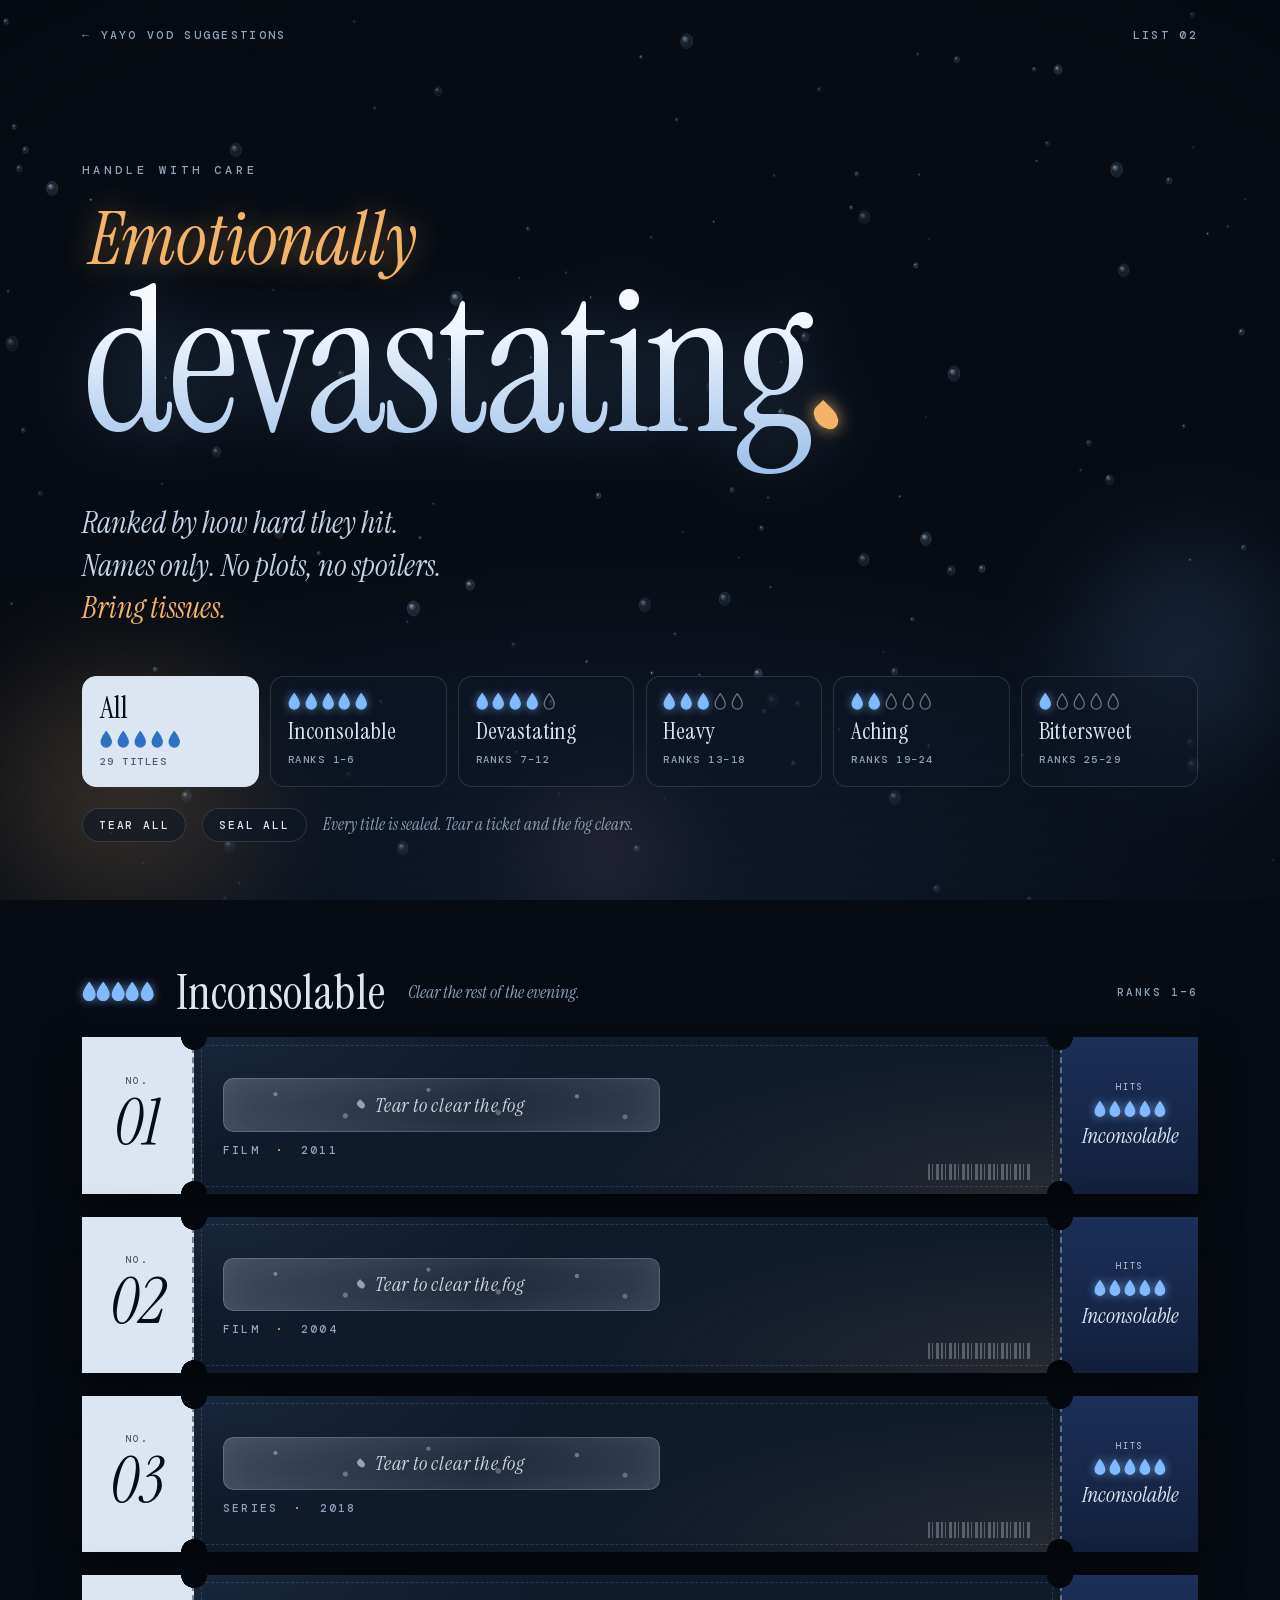
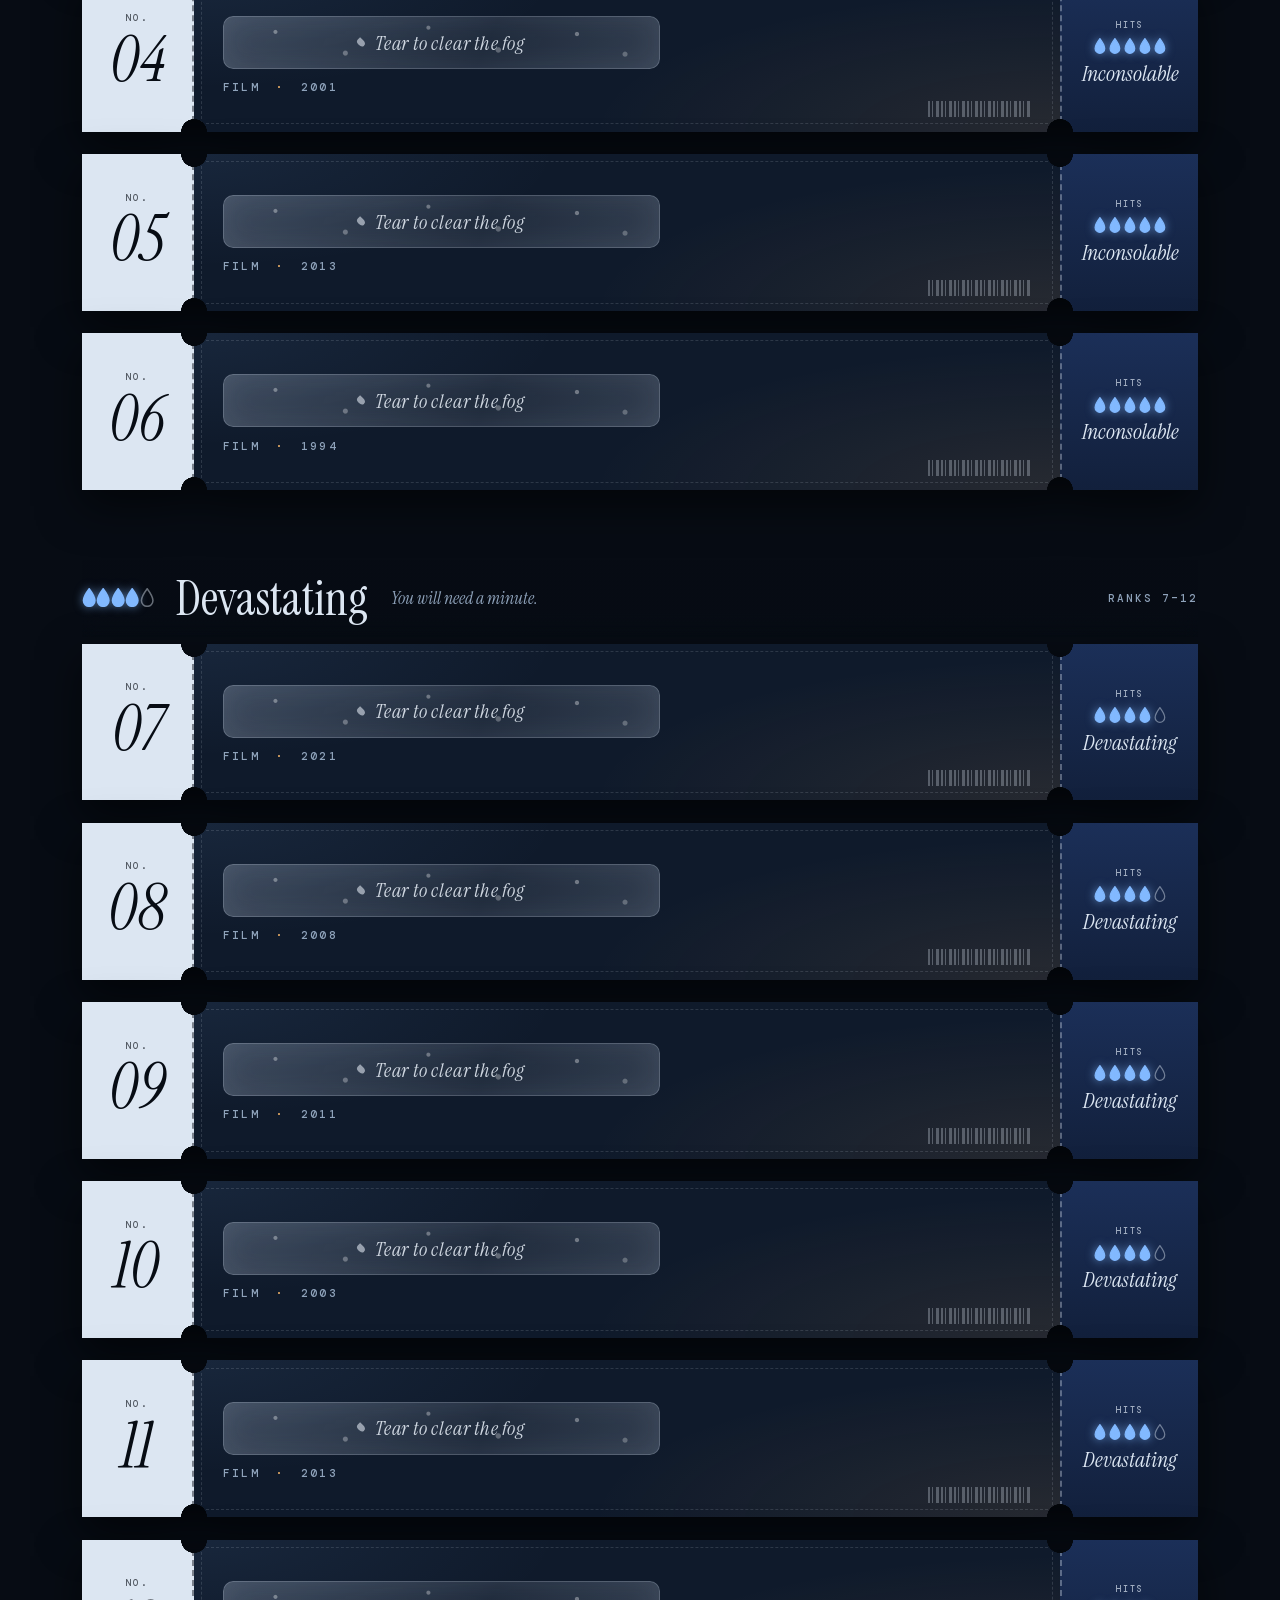
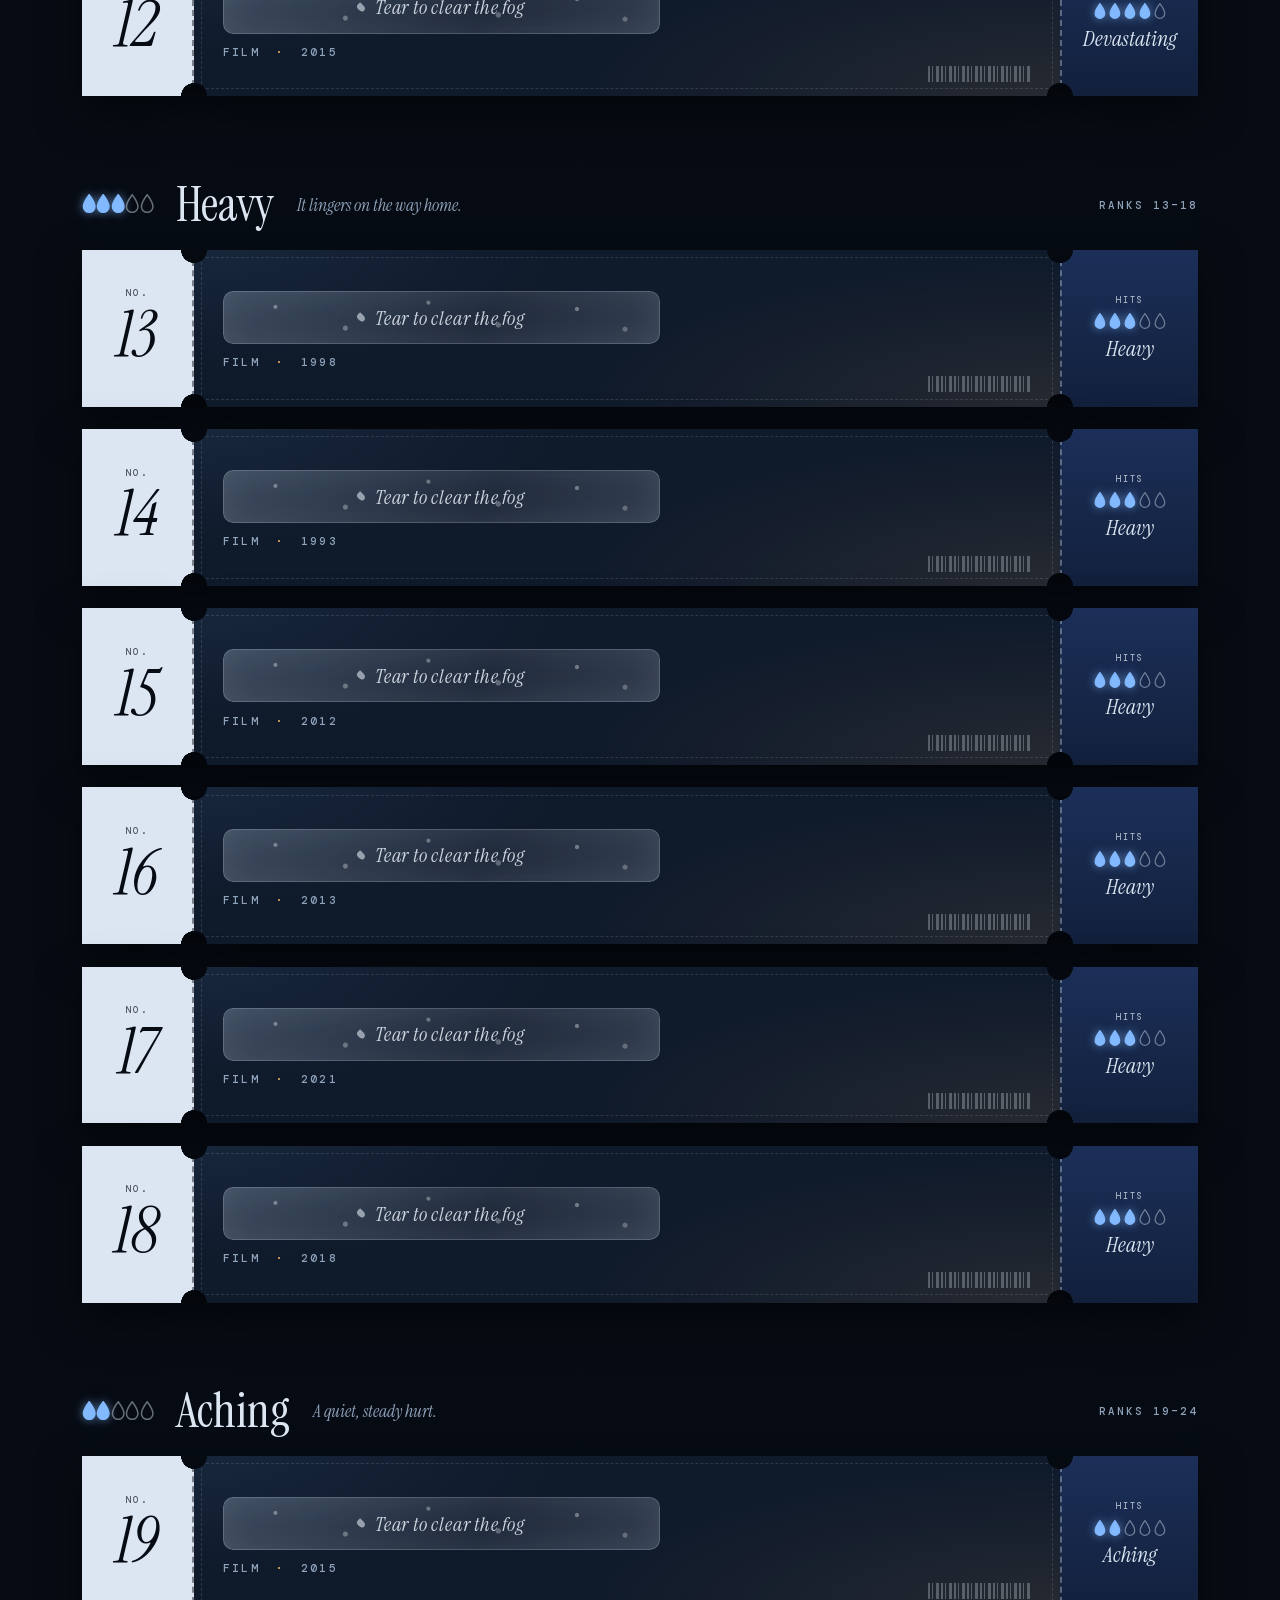
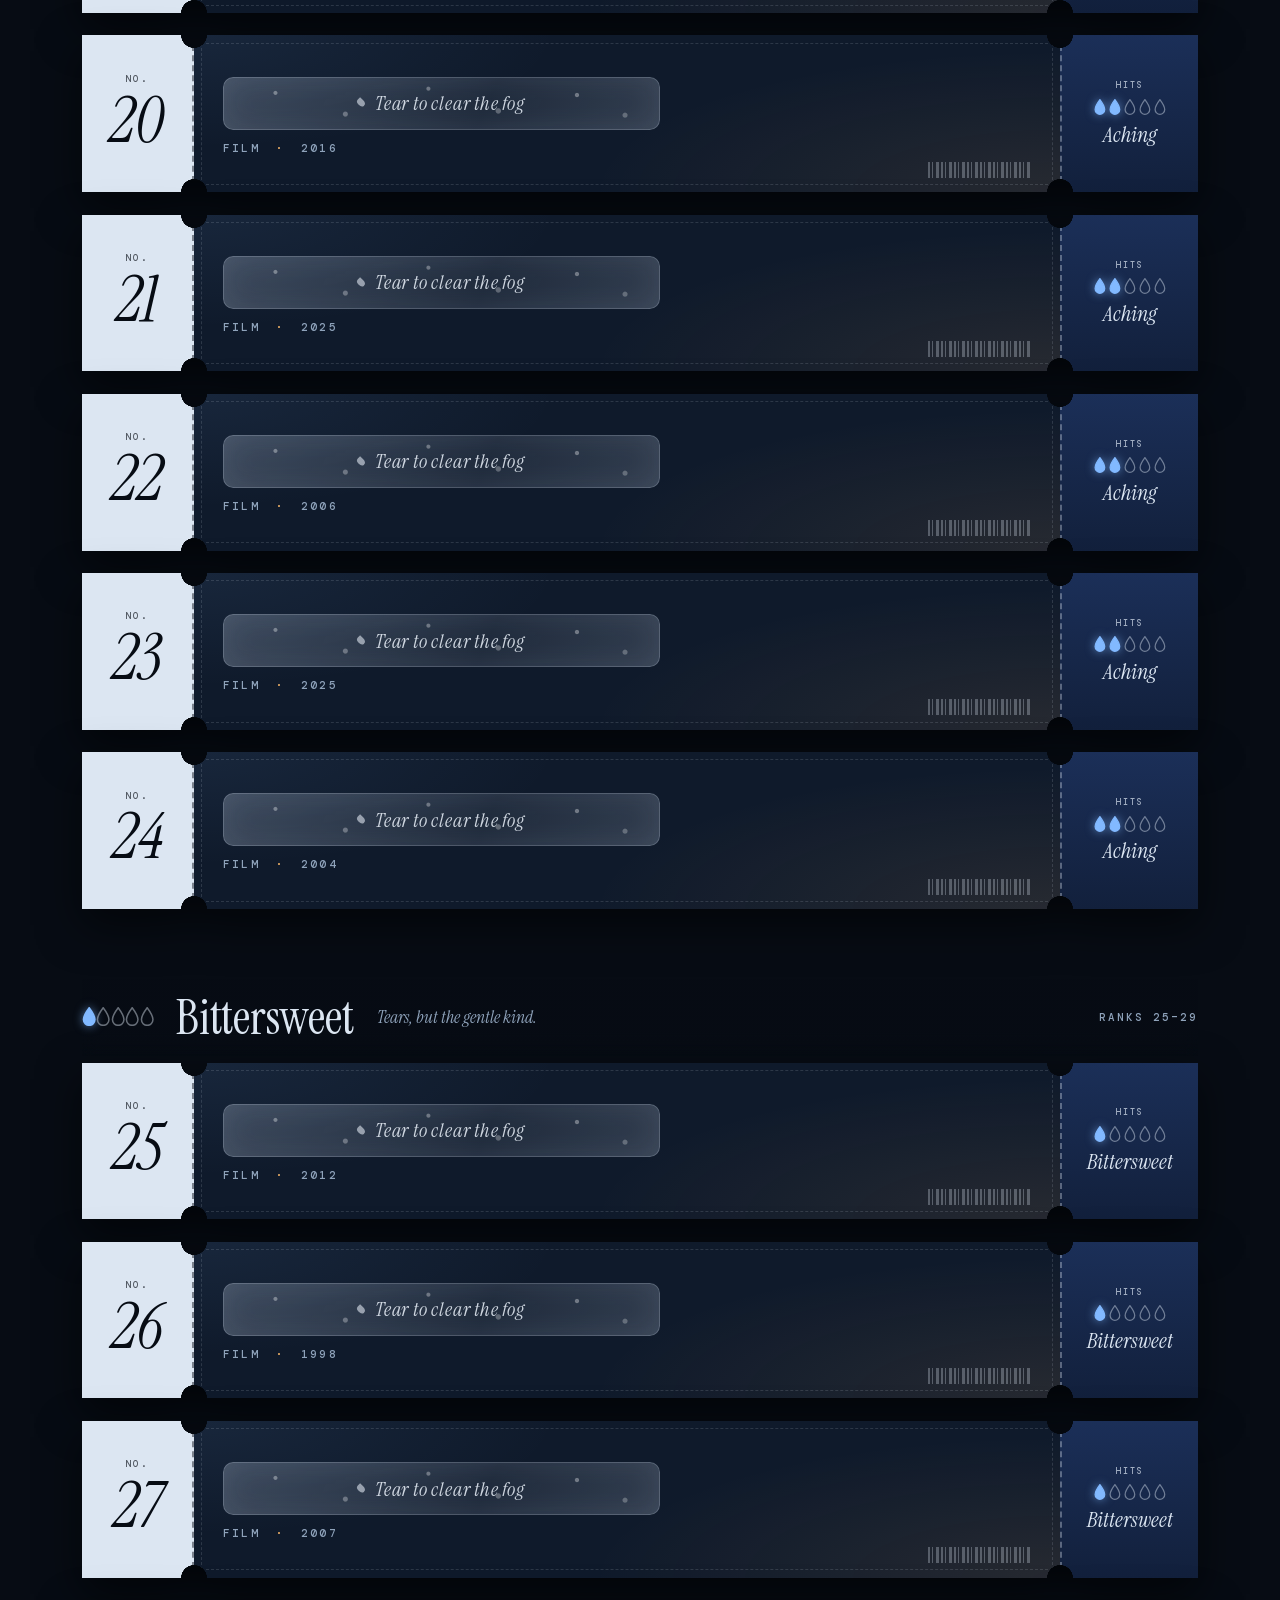
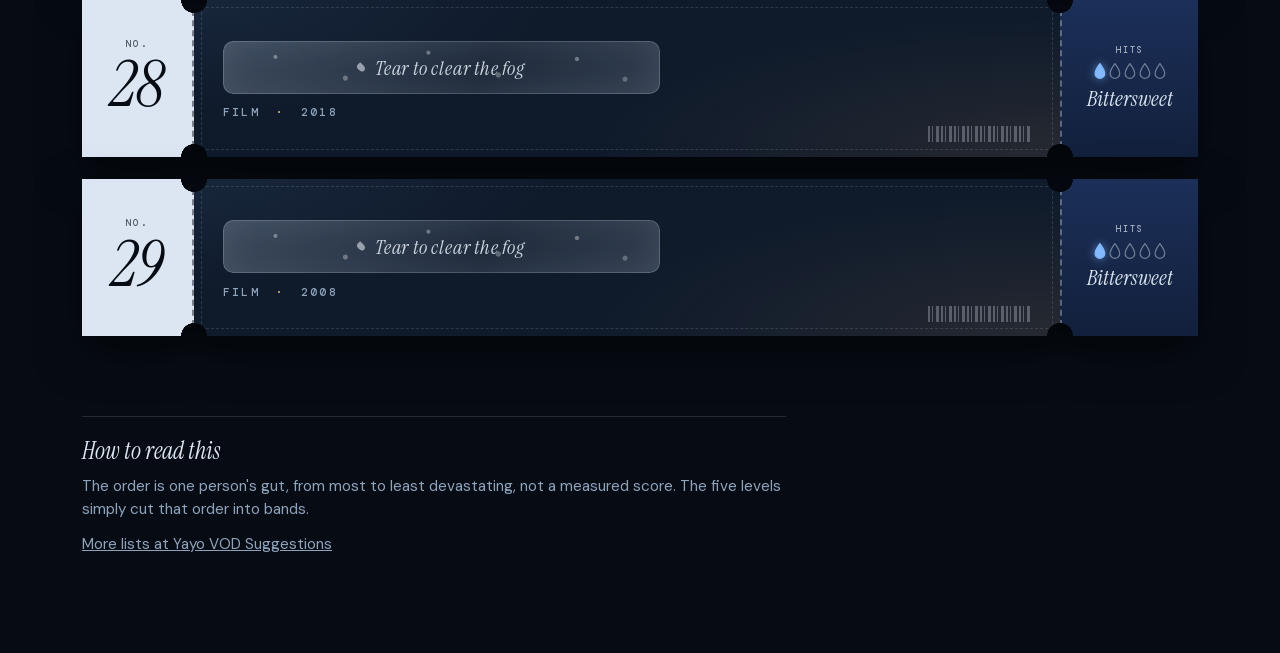
==== devastating/index.html @ f083a89b "Add Emotionally Devastating list: rain-on-glass page with fog tickets, hub poster" ====
<!doctype html>
<html lang="en">
<head>
<meta charset="utf-8">
<meta name="viewport" content="width=device-width, initial-scale=1, viewport-fit=cover">
<meta name="color-scheme" content="dark">
<meta name="theme-color" content="#080d15">
<title>Emotionally Devastating Films Ranked</title>
<link rel="stylesheet" href="../fonts/fonts.css">
<link rel="preload" href="../fonts/instrument-serif-a20ac7.woff2" as="font" type="font/woff2" crossorigin>
<link rel="preload" href="../fonts/instrument-serif-i-99cc6e.woff2" as="font" type="font/woff2" crossorigin>
<link rel="preload" href="../fonts/dm-sans-151a53.woff2" as="font" type="font/woff2" crossorigin>
<script>
(function(d){var q=[],done=false;function go(){if(done)return;done=true;d.classList.add('ready');q.forEach(function(f){f()})}
d.classList.add('js');window.onReady=function(f){done?f():q.push(f)};
var F=d.fonts;if(F&&F.load){Promise.all(["400 1em \"Instrument Serif\"","italic 400 1em \"Instrument Serif\"","400 1em \"DM Sans\"","500 1em \"DM Sans\"","500 1em \"DM Mono\""].map(function(x){return F.load(x,'A')})).then(go,go)}else go();setTimeout(go,2500)})(document.documentElement)
</script>
<style>
/* RAIN ON GLASS: a night window. Warm amber light is the only colour that is not blue. Drops run down the pane, tickets sit in the fog, and tearing one wipes the fog away. */
:root{
  --night:#070c14; --deep:#0e1726; --navy:#14223a; --mist:#dce6f2; --dim:#8fa3bb; --faint:rgba(220,230,242,.14);
  --drop:#82b9ff; --amber:#f4b468;
  --serif:"Instrument Serif","Iowan Old Style",Georgia,serif; --sans:"DM Sans",system-ui,sans-serif; --mono:"DM Mono",ui-monospace,Menlo,monospace;
  color-scheme:dark;
}
*{box-sizing:border-box}
html{background:var(--night);scroll-behavior:smooth;overflow-x:clip}
body{margin:0;background:var(--night);color:var(--mist);font:400 1rem/1.55 var(--sans);-webkit-font-smoothing:antialiased;min-height:100vh}
h1,h2,h3,p,ol,ul{margin:0;padding:0}ol,ul{list-style:none}a{color:inherit}
:focus-visible{outline:3px solid var(--amber);outline-offset:4px}
.sr{position:absolute;width:1px;height:1px;overflow:hidden;clip:rect(0 0 0 0);white-space:nowrap}

/* the window */
.glass{position:fixed;inset:0;pointer-events:none;z-index:0;overflow:hidden;background:radial-gradient(120% 80% at 50% 110%,#16253d 0%,var(--night) 60%)}
.bokeh{position:absolute;border-radius:50%;filter:blur(38px);opacity:.55;animation:drift 22s ease-in-out infinite alternate}
.b1{width:34vmax;height:34vmax;left:-8vmax;bottom:-10vmax;background:radial-gradient(circle,rgba(244,180,104,.5),transparent 68%)}
.b2{width:26vmax;height:26vmax;right:-6vmax;bottom:6vmax;background:radial-gradient(circle,rgba(110,170,255,.38),transparent 68%);animation-duration:28s;animation-direction:alternate-reverse}
.b3{width:18vmax;height:18vmax;left:38%;bottom:-6vmax;background:radial-gradient(circle,rgba(217,138,155,.32),transparent 68%);animation-duration:19s}
@keyframes drift{from{transform:translate(0,0) scale(1)}to{transform:translate(4vmax,-3vmax) scale(1.12)}}
canvas{position:fixed;inset:0;z-index:1;pointer-events:none}
.vig{position:fixed;inset:0;z-index:2;pointer-events:none;background:radial-gradient(120% 90% at 50% 40%,transparent 45%,rgba(2,5,10,.7) 100%)}
.page{position:relative;z-index:3;max-width:72rem;margin-inline:auto;padding:0 max(18px,env(safe-area-inset-right,0px)) 6rem max(18px,env(safe-area-inset-left,0px))}
.js:not(.ready) .page{opacity:0}
.page{transition:opacity .5s ease}

/* hero */
.top{display:flex;justify-content:space-between;align-items:center;gap:1rem;padding-top:max(1.2rem,env(safe-area-inset-top,0px));font:500 .72rem/1 var(--mono);letter-spacing:.2em;text-transform:uppercase;color:var(--dim)}
.top a{text-decoration:none;padding:.7rem 0}.top a:hover{color:var(--mist)}
.hero{padding:clamp(3rem,10vw,7rem) 0 clamp(1.6rem,4vw,2.6rem)}
.kicker{font:500 .74rem/1 var(--mono);letter-spacing:.34em;text-transform:uppercase;color:var(--dim);margin-bottom:1.6rem}
h1{display:grid;gap:0}
h1 .l1{font:italic 400 clamp(2rem,7vw,4.6rem)/1 var(--serif);color:var(--amber);text-shadow:0 0 28px rgba(244,180,104,.45);margin-left:.1em}
h1 .l2{font:400 clamp(3.5rem,15.6vw,13.5rem)/.88 var(--serif);letter-spacing:-.025em;background:linear-gradient(180deg,#f6faff 18%,#8fb6e6 100%);-webkit-background-clip:text;background-clip:text;color:transparent;padding-bottom:.22em;margin-bottom:-.14em;filter:drop-shadow(0 0 30px rgba(130,185,255,.25))}
.tear{display:inline-block;width:.1em;height:.14em;margin-left:.03em;background:var(--amber);border-radius:50% 0 50% 50%;transform:rotate(-45deg);box-shadow:0 0 16px rgba(244,180,104,.8);-webkit-text-fill-color:initial}
.lead{margin-top:clamp(1.4rem,3.5vw,2.2rem);display:grid;gap:.2rem;font:italic 400 clamp(1.25rem,3vw,1.9rem)/1.3 var(--serif);color:#c3d2e5}
.lead span:last-child{color:var(--amber)}

/* devastation scale = legend + filter */
.scale{display:grid;grid-template-columns:repeat(auto-fit,minmax(9.2rem,1fr));gap:.7rem;margin-top:clamp(1.8rem,5vw,3rem)}
.lvl{all:unset;box-sizing:border-box;cursor:pointer;display:grid;gap:.5rem;padding:1rem 1.05rem 1.1rem;border:1px solid var(--faint);border-radius:14px;background:rgba(14,23,38,.55);position:relative;transition:background .25s,border-color .25s,transform .25s}
.lvl:hover{border-color:rgba(220,230,242,.4);transform:translateY(-2px)}
.lvl:focus-visible{outline:3px solid var(--amber);outline-offset:3px}
.lvl .dr{display:flex;gap:.28rem}
.lvl .n{font:400 1.45rem/1 var(--serif)}
.lvl .c{font:500 .66rem/1.2 var(--mono);letter-spacing:.14em;text-transform:uppercase;color:var(--dim)}
.lvl[aria-pressed="true"]{background:var(--mist);color:var(--night);border-color:var(--mist)}
.lvl[aria-pressed="true"] .c{color:#4a5b73}
.lvl.all .n{font-size:1.9rem}
.dr svg{width:.78rem;height:1.05rem;fill:none;stroke:currentColor;stroke-width:1.1;opacity:.45}
.dr svg.on{fill:var(--drop);stroke:var(--drop);opacity:1;filter:drop-shadow(0 0 5px rgba(130,185,255,.6))}
.lvl[aria-pressed="true"] .dr svg.on{fill:#2f6fc4;stroke:#2f6fc4;filter:none}
.tools{display:flex;flex-wrap:wrap;align-items:center;gap:.7rem 1rem;margin-top:1.3rem}
.tools button{all:unset;box-sizing:border-box;cursor:pointer;padding:.65rem 1rem;border:1px solid var(--faint);border-radius:999px;font:500 .7rem/1 var(--mono);letter-spacing:.16em;text-transform:uppercase;background:rgba(14,23,38,.55)}
.tools button:hover{border-color:rgba(220,230,242,.5)}
.tools button:focus-visible{outline:3px solid var(--amber);outline-offset:3px}
.tools p{flex:1 1 16rem;font:italic 400 1.05rem/1.4 var(--serif);color:var(--dim)}

/* bands */
.tier{margin-top:clamp(2.4rem,7vw,4.4rem)}
.band{position:sticky;top:var(--bar,0px);z-index:4;display:flex;align-items:center;flex-wrap:wrap;gap:.6rem 1.4rem;padding:.9rem 0;background:linear-gradient(180deg,rgba(7,12,20,.92) 70%,rgba(7,12,20,0));-webkit-backdrop-filter:blur(8px);backdrop-filter:blur(8px)}
html:not(.barOn) .band{padding-top:max(.9rem,env(safe-area-inset-top,0px))}
html.barOn{--bar:calc(3.5rem + env(safe-area-inset-top,0px))}
.band .dr svg{width:.9rem;height:1.2rem}
.band .nm{font:400 clamp(1.9rem,5vw,3rem)/1 var(--serif)}
.band .bl{font:italic 400 1.1rem/1.3 var(--serif);color:var(--dim);flex:1 1 14rem}
.band .ct{font:500 .68rem/1 var(--mono);letter-spacing:.18em;text-transform:uppercase;color:var(--dim)}
#list{scroll-margin-top:1rem}

/* tickets */
.tier ol{display:grid;gap:clamp(.9rem,2.4vw,1.4rem);margin-top:.4rem}
.row{--sl:clamp(4.2rem,11vw,7rem);--sr:clamp(5.2rem,13vw,8.6rem);--cut:.82rem;--zz-l:polygon(0 0, calc(100% - 6px) 0.0%, 100% 7.14%, calc(100% - 6px) 14.29%, 100% 21.43%, calc(100% - 6px) 28.57%, 100% 35.71%, calc(100% - 6px) 42.86%, 100% 50.0%, calc(100% - 6px) 57.14%, 100% 64.29%, calc(100% - 6px) 71.43%, 100% 78.57%, calc(100% - 6px) 85.71%, 100% 92.86%, calc(100% - 6px) 100.0%, 0 100%);--zz-r:polygon(6px 0, 100% 0, 100% 100%, 6px 100.0%, 0px 92.86%, 6px 85.71%, 0px 78.57%, 6px 71.43%, 0px 64.29%, 6px 57.14%, 0px 50.0%, 6px 42.86%, 0px 35.71%, 6px 28.57%, 0px 21.43%, 6px 14.29%, 0px 7.14%, 6px 0.0%);position:relative;filter:drop-shadow(0 16px 22px rgba(0,0,0,.55));transition:transform .35s cubic-bezier(.2,.8,.2,1)}
.row:hover{transform:translateY(-5px)}
.ticket{position:relative;display:grid;grid-template-columns:var(--sl) minmax(0,1fr) var(--sr);min-height:clamp(6.8rem,17vw,9.8rem);cursor:pointer;-webkit-tap-highlight-color:transparent}
.ticket:focus-visible{outline:3px solid var(--amber);outline-offset:6px}
.stubl,.tt,.stubr{position:relative}
.stubl{display:grid;place-items:center;align-content:center;gap:.3rem;background:var(--mist);color:var(--night);border-right:2px dashed rgba(7,12,20,.45);padding:.6rem .3rem;transform-origin:0 100%;
  -webkit-mask:radial-gradient(circle var(--cut) at 100% 0,#0000 97%,#000),radial-gradient(circle var(--cut) at 100% 100%,#0000 97%,#000);-webkit-mask-composite:source-in;
  mask:radial-gradient(circle var(--cut) at 100% 0,#0000 97%,#000),radial-gradient(circle var(--cut) at 100% 100%,#0000 97%,#000);mask-composite:intersect;transition:transform .3s cubic-bezier(.2,.8,.2,1)}
.stubl small{font:500 .56rem/1 var(--mono);letter-spacing:.24em;text-transform:uppercase;opacity:.65}
.rk{font:italic 400 clamp(2.4rem,7.4vw,4rem)/1 var(--serif);font-variant-numeric:tabular-nums}
.tt{min-width:0;display:grid;align-content:center;gap:.5rem;padding:.9rem clamp(.9rem,3vw,1.8rem);overflow:hidden;background-color:#0f1a2b;
  background-image:radial-gradient(90% 150% at 100% 100%,rgba(244,180,104,.1),transparent 60%),radial-gradient(70% 120% at 0% 0%,rgba(130,185,255,.08),transparent 60%);
  -webkit-mask:radial-gradient(circle var(--cut) at 0 0,#0000 97%,#000),radial-gradient(circle var(--cut) at 0 100%,#0000 97%,#000),radial-gradient(circle var(--cut) at 100% 0,#0000 97%,#000),radial-gradient(circle var(--cut) at 100% 100%,#0000 97%,#000);-webkit-mask-composite:source-in,source-in,source-in;
  mask:radial-gradient(circle var(--cut) at 0 0,#0000 97%,#000),radial-gradient(circle var(--cut) at 0 100%,#0000 97%,#000),radial-gradient(circle var(--cut) at 100% 0,#0000 97%,#000),radial-gradient(circle var(--cut) at 100% 100%,#0000 97%,#000);mask-composite:intersect}
.tt::before{content:"";position:absolute;inset:.45rem;border:1px dashed rgba(220,230,242,.14);pointer-events:none}
.ttl{--fs:clamp(1.9rem,5.6vw,3.9rem);display:grid;font-size:var(--fs)}
.ttl h3,.ttl .fog{grid-area:1/1}
.ttl h3{font:400 1em/.98 var(--serif);letter-spacing:-.005em;overflow-wrap:anywhere;text-wrap:balance;visibility:hidden}
.fog{align-self:center;justify-self:start;width:min(100%,calc(var(--fs)*7));height:calc(var(--fs)*.85);border-radius:10px;display:flex;align-items:center;justify-content:center;gap:.6rem;overflow:hidden;position:relative;
  background:
    radial-gradient(circle at 12% 30%,rgba(255,255,255,.35) 0 1.5px,transparent 2.5px),radial-gradient(circle at 28% 70%,rgba(255,255,255,.3) 0 2px,transparent 3px),
    radial-gradient(circle at 47% 22%,rgba(255,255,255,.32) 0 1.5px,transparent 2.5px),radial-gradient(circle at 63% 64%,rgba(255,255,255,.28) 0 2.2px,transparent 3.2px),
    radial-gradient(circle at 81% 34%,rgba(255,255,255,.34) 0 1.6px,transparent 2.6px),radial-gradient(circle at 92% 72%,rgba(255,255,255,.26) 0 2px,transparent 3px),
    linear-gradient(115deg,rgba(210,225,245,.22),rgba(210,225,245,.09) 60%,rgba(210,225,245,.18));
  box-shadow:inset 0 0 0 1px rgba(220,230,242,.2),inset 0 0 30px rgba(220,230,242,.1);
  -webkit-backdrop-filter:blur(8px);backdrop-filter:blur(8px);color:rgba(236,243,252,.85);font:italic 400 clamp(.95rem,2.4vw,1.25rem)/1 var(--serif);letter-spacing:.04em;white-space:nowrap}
.fog::before{content:"";width:.5rem;height:.7rem;background:rgba(236,243,252,.7);border-radius:50% 0 50% 50%;transform:rotate(-45deg) scale(.8);opacity:.8}
.meta{display:flex;flex-wrap:wrap;gap:.2rem 1rem;font:500 .7rem/1.2 var(--mono);letter-spacing:.2em;text-transform:uppercase;color:var(--dim)}
.meta span+span::before{content:"\00b7";margin-right:1rem;color:var(--amber)}
.code{position:absolute;right:clamp(.9rem,3vw,1.8rem);bottom:.9rem;width:clamp(4rem,10vw,6.5rem);height:1rem;opacity:.3;background:repeating-linear-gradient(90deg,var(--mist) 0 2px,transparent 2px 4px,var(--mist) 4px 5px,transparent 5px 8px,var(--mist) 8px 11px,transparent 11px 13px)}
.used{position:absolute;right:clamp(.9rem,3vw,1.8rem);bottom:.7rem;opacity:0;font:italic 400 clamp(1rem,2.6vw,1.4rem)/1 var(--serif);color:var(--amber);border:1.5px solid var(--amber);border-radius:999px;padding:.25rem .8rem;transform:rotate(-6deg);pointer-events:none;text-shadow:0 0 14px rgba(244,180,104,.5)}
.stubr{display:grid;place-items:center;align-content:center;gap:.55rem;background:#16264a;background:linear-gradient(180deg,#1b2f58,#12203c);color:var(--mist);border-left:2px dashed rgba(220,230,242,.35);padding:.6rem .3rem;text-align:center;
  -webkit-mask:radial-gradient(circle var(--cut) at 0 0,#0000 97%,#000),radial-gradient(circle var(--cut) at 0 100%,#0000 97%,#000);-webkit-mask-composite:source-in;
  mask:radial-gradient(circle var(--cut) at 0 0,#0000 97%,#000),radial-gradient(circle var(--cut) at 0 100%,#0000 97%,#000);mask-composite:intersect}
.stubr small{font:500 .54rem/1 var(--mono);letter-spacing:.22em;text-transform:uppercase;opacity:.7}
.stubr .dr{display:flex;flex-wrap:nowrap;justify-content:center;gap:.2rem}
.stubr .dr svg{width:.74rem;height:1rem}
.stubr b{font:italic 400 clamp(1rem,2.6vw,1.35rem)/1.05 var(--serif)}

.row:not(.torn) .ticket:hover .stubl{transform:translate(-3px,1px) rotate(-1.4deg)}
.row.torn .stubl{transform:translate(-.7rem,.5rem) rotate(-5deg);clip-path:var(--zz-l)}
.row.torn .tt{clip-path:var(--zz-r)}
.row.torn .ttl h3{visibility:visible}
.row.torn .fog{display:none}
.row.torn .code{opacity:0;visibility:hidden}
.row.torn .used{opacity:.95}
.row.torn .ticket{cursor:default}
.bit{position:absolute;width:6px;height:6px;border-radius:50%;background:radial-gradient(circle at 35% 30%,#fff,var(--drop));z-index:9;pointer-events:none;opacity:0}

/* quick bar */
.minibar{position:fixed;top:0;left:0;right:0;z-index:20;transform:translateY(-110%);visibility:hidden;transition:transform .35s cubic-bezier(.2,.8,.2,1),visibility 0s .35s;background:rgba(7,12,20,.9);-webkit-backdrop-filter:blur(14px);backdrop-filter:blur(14px);border-bottom:1px solid var(--faint);padding-top:env(safe-area-inset-top,0px)}
.minibar.on{transform:none;visibility:visible;transition:transform .35s cubic-bezier(.2,.8,.2,1)}
.mb-in{max-width:72rem;margin-inline:auto;display:flex;align-items:center;justify-content:space-between;gap:1rem;padding:.5rem max(18px,env(safe-area-inset-right,0px)) .5rem max(18px,env(safe-area-inset-left,0px))}
.mb-btns{display:flex;gap:.4rem}
.mb-btns button{all:unset;box-sizing:border-box;cursor:pointer;min-width:2.5rem;height:2.4rem;padding:0 .75rem;display:grid;place-items:center;border:1px solid var(--faint);border-radius:999px;font:italic 400 1.15rem/1 var(--serif);color:var(--mist)}
.mb-btns button.all{font:500 .68rem/1 var(--mono);font-style:normal;letter-spacing:.14em;text-transform:uppercase}
.mb-btns button:hover{border-color:rgba(220,230,242,.5)}
.mb-btns button[aria-pressed="true"]{background:var(--mist);color:var(--night);border-color:var(--mist)}
.mb-btns button:focus-visible{outline:3px solid var(--amber);outline-offset:2px}
.mb-label{font:italic 400 1.05rem/1.2 var(--serif);color:var(--dim);text-align:right}
@media (max-width:40rem){.mb-label{display:none}}

/* the surge when you pick a level */
#surge{position:fixed;inset:0;z-index:50;display:grid;place-items:center;pointer-events:none;visibility:hidden;text-align:center;padding:1rem}
#surge.go{visibility:visible;animation:surgeWrap 1.5s ease both}
#surge::before{content:"";position:absolute;inset:0;background:radial-gradient(closest-side,rgba(7,12,20,.7),rgba(7,12,20,.25) 85%)}
#surge div{position:relative;display:grid;gap:.9rem;justify-items:center;animation:surgeIn 1.5s cubic-bezier(.2,.8,.2,1) both}
#surge b{font:italic 400 clamp(3.6rem,15vw,10rem)/.95 var(--serif);color:var(--mist);text-shadow:0 0 50px rgba(130,185,255,.55)}
#surge .dr{display:flex;gap:.45rem;color:var(--drop)}
#surge .dr svg{width:1.2rem;height:1.6rem}
#surge span{font:500 .8rem/1 var(--mono);letter-spacing:.34em;text-transform:uppercase;color:var(--dim)}
@keyframes surgeWrap{0%{opacity:0}14%,64%{opacity:1}100%{opacity:0}}
@keyframes surgeIn{0%{filter:blur(18px);transform:scale(1.08);opacity:0}22%{filter:blur(0);transform:none;opacity:1}100%{filter:blur(0);transform:scale(.98)}}
@media (prefers-reduced-motion:reduce){#surge{display:none}}

.empty{padding:3rem 0;font:italic 400 1.3rem/1.4 var(--serif);color:var(--dim)}
.foot{margin-top:5rem;padding-top:1.4rem;border-top:1px solid var(--faint);display:grid;gap:.7rem;max-width:44rem;color:var(--dim);font-size:.95rem}
.foot b{font:italic 400 1.5rem/1 var(--serif);color:var(--mist)}

@media (max-width:34rem){
  .row{--cut:.62rem}.fog{font-size:.95rem;gap:.4rem}.code{width:3.2rem;right:.75rem;bottom:.7rem}
  .used{font-size:1rem;right:.7rem;bottom:.55rem;padding:.15rem .6rem}.tt{padding-bottom:2.4rem}.scale{grid-template-columns:repeat(2,1fr)}
  .stubr .dr{gap:.12rem}.stubr .dr svg{width:.58rem;height:.82rem}
}
@media (prefers-reduced-motion:no-preference){
  html.ready .kicker,html.ready .tools,html.ready .scale{animation:fadeIn .9s ease both}
  html.ready h1 .l1{animation:fadeIn 1s ease .05s both}html.ready h1 .l2{animation:fadeIn 1.4s ease .25s both}
  html.ready .lead span{animation:fadeIn 1s ease both}html.ready .lead span:nth-child(1){animation-delay:.9s}html.ready .lead span:nth-child(2){animation-delay:1.5s}html.ready .lead span:nth-child(3){animation-delay:2.2s}
  html.ready .scale{animation-delay:2.4s}html.ready .tools{animation-delay:2.55s}
  .tear{animation:fall 5.5s ease-in infinite 3s}
  @keyframes fall{0%{transform:translateY(-.1em) rotate(-45deg) scale(.5);opacity:0}12%{opacity:1;transform:translateY(0) rotate(-45deg) scale(1)}70%{opacity:1}100%{transform:translateY(.9em) rotate(-45deg) scale(1);opacity:0}}
  @keyframes fadeIn{from{opacity:0}to{opacity:1}}
  #list.deal .row{animation:deal .75s cubic-bezier(.2,.9,.25,1) calc(.4s + var(--i,0) * 85ms) backwards}
  #list.deal .band{animation:fadeIn .6s ease .25s backwards}
  @keyframes deal{from{opacity:0;transform:translateY(26px) scale(.97)}to{opacity:1;transform:none}}
  .row.tearing .stubl{animation:tearStub .8s cubic-bezier(.3,1.2,.4,1) both}
  .row.tearing .tt{animation:tearBody .8s ease-out both}
  .row.tearing .ttl h3{visibility:visible;animation:titleIn .9s ease .25s both}
  .row.tearing .fog{animation:fogOut .8s cubic-bezier(.6,0,.4,1) .15s both}
  .row.tearing .used{animation:usedIn .4s cubic-bezier(.2,1.6,.4,1) .65s both}
  .row.tearing .code{animation:codeOut .55s cubic-bezier(.6,0,.4,1) .12s both}
  @keyframes tearStub{0%{transform:none;clip-path:none}18%{transform:translate(-4px,0) rotate(-1.5deg)}40%{transform:translate(-9px,5px) rotate(-5deg);clip-path:var(--zz-l)}62%{transform:translate(-13px,10px) rotate(-8deg)}100%{transform:translate(-.7rem,.5rem) rotate(-5deg);clip-path:var(--zz-l)}}
  @keyframes tearBody{0%{transform:none;clip-path:none}22%{transform:translateX(5px);clip-path:none}40%{clip-path:var(--zz-r)}100%{transform:none;clip-path:var(--zz-r)}}
  @keyframes fogOut{0%{opacity:1;clip-path:inset(0 0 0 0)}100%{opacity:0;clip-path:inset(0 0 0 100%)}}
  @keyframes titleIn{from{opacity:0;filter:blur(12px)}to{opacity:1;filter:blur(0)}}
  @keyframes usedIn{from{opacity:0;transform:rotate(-6deg) scale(1.9)}to{opacity:.95;transform:rotate(-6deg) scale(1)}}
  @keyframes codeOut{from{opacity:.3;clip-path:inset(0 0 0 0)}to{opacity:0;clip-path:inset(0 0 0 100%)}}
}
@media (prefers-reduced-motion:reduce){.bokeh,.tear{animation:none}}
</style>
</head>
<body>
<div class="glass" aria-hidden="true"><i class="bokeh b1"></i><i class="bokeh b2"></i><i class="bokeh b3"></i></div>
<canvas id="rainBase" aria-hidden="true"></canvas><canvas id="rainAct" aria-hidden="true"></canvas>
<div class="vig" aria-hidden="true"></div>
<div class="minibar" id="minibar" role="group" aria-label="Quick level filter"><div class="mb-in"><div class="mb-btns" id="mbBtns"></div><span class="mb-label" id="mbLabel"></span></div></div>
<div id="surge" aria-hidden="true"><div><b id="surgeT"></b><i class="dr" id="surgeD"></i><span id="surgeS"></span></div></div>
<div class="page">
  <nav class="top" aria-label="Site"><a href="../">&larr; Yayo VOD Suggestions</a><span>List 02</span></nav>
  <header class="hero">
    <p class="kicker">Handle with care</p>
    <h1><span class="l1">Emotionally</span><span class="l2">devastating<i class="tear" aria-hidden="true"></i></span></h1>
    <p class="lead"><span>Ranked by how hard they hit.</span><span>Names only. No plots, no spoilers.</span><span>Bring tissues.</span></p>
    <div class="scale" id="scale" role="group" aria-label="Filter by level"></div>
    <div class="tools"><button type="button" id="tearAll">Tear all</button><button type="button" id="sealAll">Seal all</button><p>Every title is sealed. Tear a ticket and the fog clears.</p></div>
  </header>
  <main id="list" aria-live="polite"></main>
  <footer class="foot">
    <b>How to read this</b>
    <p>The order is one person's gut, from most to least devastating, not a measured score. The five levels simply cut that order into bands.</p>
    <p><a href="../">More lists at Yayo VOD Suggestions</a></p>
  </footer>
</div>
<script>
const BANDS=[
 {name:'Inconsolable',blurb:'Clear the rest of the evening.',n:5,from:1,to:6},
 {name:'Devastating',blurb:'You will need a minute.',n:4,from:7,to:12},
 {name:'Heavy',blurb:'It lingers on the way home.',n:3,from:13,to:18},
 {name:'Aching',blurb:'A quiet, steady hurt.',n:2,from:19,to:24},
 {name:'Bittersweet',blurb:'Tears, but the gentle kind.',n:1,from:25,to:29}];
const FILMS=[
 ['One Day',2011],['Eternal Sunshine of the Spotless Mind',2004],['Kidding',2018,'Series'],['A Beautiful Mind',2001],['Saving Mr. Banks',2013],['The Shawshank Redemption',1994],
 ['Finch',2021],['Eagle Eye',2008],['Source Code',2011],['Lost in Translation',2003],['12 Years a Slave',2013],['The Intern',2015],
 ['You’ve Got Mail',1998],['Sleepless in Seattle',1993],['John Carter',2012],['Oblivion',2013],['Blood Red Sky',2021],['Death Wish',2018],
 ['Extinction',2015],['Sully',2016],['One Battle After Another',2025],['The Pursuit of Happyness',2006],['The Accountant 2',2025],['Collateral',2004],
 ['Django Unchained',2012],['Meet Joe Black',1998],['The Bucket List',2007],['Green Book',2018],['Yes Man',2008]
].map(([t,y,k],i)=>({t,y,k:k||'Film',r:i+1,b:BANDS.findIndex(b=>i+1>=b.from&&i+1<=b.to)}));
const $=id=>document.getElementById(id),esc=s=>String(s).replace(/[&<>"]/g,c=>({'&':'&amp;','<':'&lt;','>':'&gt;','"':'&quot;'}[c]));
const REDUCED=matchMedia('(prefers-reduced-motion: reduce)').matches;
const DROP='<svg viewBox="0 0 10 14" aria-hidden="true"><path d="M5 .6C5 .6.8 6.2.8 9.2a4.2 4.2 0 008.4 0C9.2 6.2 5 .6 5 .6z"/></svg>';
const drops=(n,tot=5)=>Array.from({length:tot},(_,i)=>DROP.replace('<svg','<svg'+(i<n?' class="on"':''))).join('');
let tier='all',TORN=new Set();
try{TORN=new Set(JSON.parse(localStorage.getItem('yayo-devastating-torn')||'[]'))}catch(e){}
const save=()=>{try{localStorage.setItem('yayo-devastating-torn',JSON.stringify([...TORN]))}catch(e){}};
const label=(f,b,torn)=>esc(`${torn?f.t+'. ':''}Ranked ${f.r} of ${FILMS.length}, level ${b.name}. ${f.k}, ${f.y}.${torn?'':' Title hidden. Activate to tear the ticket and reveal it.'}`);

function bits(li){
  if(REDUCED||!li.animate)return;
  const W=li.querySelector('.stubl').offsetWidth,H=li.offsetHeight;
  for(let k=0;k<10;k++){
    const b=document.createElement('i');b.className='bit';b.style.left=(W-3)+'px';b.style.top=(Math.random()*H)+'px';li.append(b);
    const dx=-26+Math.random()*80,dy=50+Math.random()*90;
    b.animate([{opacity:1,transform:'translate(0,0) scale(1)'},{opacity:1,offset:.55},{opacity:0,transform:`translate(${dx}px,${dy}px) scale(.5)`}],{duration:800+Math.random()*400,easing:'cubic-bezier(.3,.6,.4,1)',delay:120}).onfinish=()=>b.remove();
  }
}
function tear(li){
  const r=+li.dataset.r;if(TORN.has(r))return;TORN.add(r);save();
  const f=FILMS[r-1],b=BANDS[f.b],tk=li.querySelector('.ticket');
  tk.setAttribute('aria-pressed','true');tk.setAttribute('aria-label',label(f,b,true).replace(/&amp;/g,'&'));
  if(!REDUCED){li.classList.add('tearing');bits(li);try{navigator.vibrate&&navigator.vibrate(14)}catch(e){}setTimeout(()=>{li.classList.add('torn');li.classList.remove('tearing')},950)}
  else li.classList.add('torn');
}
document.addEventListener('click',e=>{const tk=e.target.closest&&e.target.closest('.ticket');if(tk)tear(tk.parentElement)});
document.addEventListener('keydown',e=>{if((e.key==='Enter'||e.key===' ')&&e.target.classList&&e.target.classList.contains('ticket')){e.preventDefault();tear(e.target.parentElement)}});
$('tearAll').onclick=()=>document.querySelectorAll('.row:not(.torn)').forEach((li,i)=>setTimeout(()=>tear(li),i*130));
$('sealAll').onclick=()=>{TORN.clear();save();render(false)};

function scale(){
  const el=$('scale');el.innerHTML='';
  const mk=(cls,html,c,val)=>{const b=document.createElement('button');b.type='button';b.className='lvl '+cls;b.setAttribute('aria-pressed',String(tier===val));b.innerHTML=html+`<span class="c">${c}</span>`;b.onclick=()=>pick(val);el.append(b)};
  mk('all',`<span class="n">All</span><span class="dr">${drops(5)}</span>`,`${FILMS.length} titles`,'all');
  BANDS.forEach((b,i)=>mk('',`<span class="dr">${drops(b.n)}</span><span class="n">${b.name}</span>`,`ranks ${b.from}–${b.to}`,i));
}
function bar(){
  const w=$('mbBtns');w.innerHTML='';
  const mk=(t,val,cls,al)=>{const b=document.createElement('button');b.type='button';b.className=cls||'';b.textContent=t;b.setAttribute('aria-pressed',String(tier===val));b.setAttribute('aria-label',al);b.onclick=()=>pick(val);w.append(b)};
  mk('All','all','all','Show all levels');BANDS.forEach((b,i)=>mk(b.name,i,'',b.name));
  $('mbLabel').textContent=tier==='all'?`All levels · ${FILMS.length} titles`:`${BANDS[tier].name} · ranks ${BANDS[tier].from}–${BANDS[tier].to}`;
}
function surge(b){
  if(REDUCED)return;
  const el=$('surge');$('surgeT').textContent=b.name;$('surgeD').innerHTML=drops(b.n);$('surgeS').textContent=`Ranks ${b.from} to ${b.to}`;
  el.classList.remove('go');void el.offsetWidth;el.classList.add('go');clearTimeout(surge.t);surge.t=setTimeout(()=>el.classList.remove('go'),1600);
  window.rainBurst&&window.rainBurst(5);
}
function pick(val){
  tier=(tier===val&&val!=='all')?'all':val;scale();bar();render(true);
  if(tier!=='all')surge(BANDS[tier]);
  const l=$('list');
  if(scrollY>0||l.getBoundingClientRect().top>innerHeight*.5)scrollTo({top:Math.max(0,l.getBoundingClientRect().top+scrollY-(innerWidth<700?72:76)),behavior:REDUCED?'auto':'smooth'});
}
function render(deal){
  const list=$('list');list.classList.toggle('deal',!!deal&&!REDUCED);
  let html='',n=0;
  BANDS.forEach((b,bi)=>{
    if(tier!=='all'&&tier!==bi)return;
    const rows=FILMS.filter(f=>f.b===bi);if(!rows.length)return;
    html+=`<section class="tier" aria-labelledby="h${bi}"><h2 class="band" id="h${bi}"><span class="dr" aria-hidden="true">${drops(b.n)}</span><span class="nm">${b.name}</span><span class="bl">${esc(b.blurb)}</span><span class="ct">ranks ${b.from}–${b.to}</span></h2><ol>`+
    rows.map(f=>{const torn=TORN.has(f.r);return `<li class="row${torn?' torn':''}" style="--i:${n++}" data-r="${f.r}"><div class="ticket" role="button" tabindex="0" aria-pressed="${torn}" aria-label="${label(f,b,torn)}"><div class="stubl"><small>No.</small><span class="rk">${String(f.r).padStart(2,'0')}</span></div><div class="tt"><div class="ttl"><h3>${esc(f.t)}</h3><span class="fog" aria-hidden="true">Tear to clear the fog</span></div><p class="meta"><span>${f.k}</span><span>${f.y}</span></p><i class="code" aria-hidden="true"></i><span class="used" aria-hidden="true">Felt it</span></div><div class="stubr" aria-hidden="true"><small>Hits</small><span class="dr">${drops(b.n)}</span><b>${b.name}</b></div></div></li>`}).join('')+`</ol></section>`;
  });
  list.innerHTML=html||'<p class="empty">Nothing here. Pick another level.</p>';
  clearTimeout(render.t);if(deal)render.t=setTimeout(()=>list.classList.remove('deal'),2800);
}
(function(){const sc=$('scale'),mb=$('minibar');if(!('IntersectionObserver'in window))return;
  new IntersectionObserver(([e])=>{const on=!e.isIntersecting&&e.boundingClientRect.top<0;mb.classList.toggle('on',on);document.documentElement.classList.toggle('barOn',on)}).observe(sc)})();
scale();bar();render(false);

/* rain on the glass: static beads on one canvas, running drops with trails on the other */
(function(){
  const base=$('rainBase'),act=$('rainAct'),bx=base.getContext('2d'),ax=act.getContext('2d');
  let W,H,dpr,runners=[],boost=1,last=0,acc=0,raf=0;
  function bead(c,x,y,r,a){
    const g=c.createRadialGradient(x-r*.3,y-r*.38,r*.08,x,y,r);
    g.addColorStop(0,`rgba(238,246,255,${.6*a})`);g.addColorStop(.5,`rgba(150,190,238,${.13*a})`);g.addColorStop(1,`rgba(4,9,18,${.5*a})`);
    c.fillStyle=g;c.beginPath();c.ellipse(x,y,r*.8,r,0,0,6.2832);c.fill();
    c.strokeStyle=`rgba(205,228,255,${.26*a})`;c.lineWidth=.6;c.stroke();
  }
  function seed(){bx.clearRect(0,0,W,H);const n=Math.round(W*H/8200);for(let i=0;i<n;i++)bead(bx,Math.random()*W,Math.random()*H,1+Math.pow(Math.random(),2.5)*6.5,.45+Math.random()*.55)}
  function size(){dpr=Math.min(devicePixelRatio||1,2);W=innerWidth;H=innerHeight;for(const c of[base,act]){c.width=W*dpr;c.height=H*dpr;c.style.width=W+'px';c.style.height=H+'px'}bx.setTransform(dpr,0,0,dpr,0,0);ax.setTransform(dpr,0,0,dpr,0,0);seed()}
  function spawn(){runners.push({x:Math.random()*W,y:-12,r:2+Math.random()*3.4,sp:55+Math.random()*150,pause:0,drift:(Math.random()-.5)*10,t:[]})}
  function frame(ts){
    raf=requestAnimationFrame(frame);
    const dt=Math.min(.05,(ts-last)/1000||0);last=ts;
    boost+=(1-boost)*Math.min(1,dt*1.5);
    acc+=dt*1.1*boost;while(acc>1&&runners.length<60+boost*20){acc-=1;spawn()}if(acc>1)acc=0;
    ax.clearRect(0,0,W,H);
    runners=runners.filter(r=>{
      if(r.pause>0)r.pause-=dt;else{if(Math.random()<.012)r.pause=.12+Math.random()*.55;r.y+=r.sp*dt*(boost>1.5?1.6:1);r.x+=r.drift*dt;r.t.push([r.x+(Math.random()-.5)*.6,r.y]);if(r.t.length>70)r.t.shift()}
      if(r.t.length>1){ax.strokeStyle='rgba(205,228,255,.075)';ax.lineWidth=r.r*.7;ax.lineCap='round';ax.beginPath();ax.moveTo(r.t[0][0],r.t[0][1]);for(let i=1;i<r.t.length;i++)ax.lineTo(r.t[i][0],r.t[i][1]);ax.stroke()}
      bead(ax,r.x,r.y,r.r,1);return r.y<H+20});
  }
  window.rainBurst=n=>{boost=n};
  size();
  let rz;addEventListener('resize',()=>{clearTimeout(rz);rz=setTimeout(size,200)});
  if(REDUCED)return;
  document.addEventListener('visibilitychange',()=>{if(document.hidden){cancelAnimationFrame(raf)}else{last=performance.now();raf=requestAnimationFrame(frame)}});
  raf=requestAnimationFrame(frame);
})();
</script>
</body>
</html>
---- fonts/fonts.css ----
@font-face{font-family:'Big Shoulders Display';font-style:normal;font-weight:700;font-display:block;src:url(big-shoulders-display-48e1b4.woff2) format('woff2');unicode-range:U+0000-00FF, U+0131, U+0152-0153, U+02BB-02BC, U+02C6, U+02DA, U+02DC, U+0304, U+0308, U+0329, U+2000-206F, U+20AC, U+2122, U+2191, U+2193, U+2212, U+2215, U+FEFF, U+FFFD}
@font-face{font-family:'Big Shoulders Display';font-style:normal;font-weight:800;font-display:block;src:url(big-shoulders-display-48e1b4.woff2) format('woff2');unicode-range:U+0000-00FF, U+0131, U+0152-0153, U+02BB-02BC, U+02C6, U+02DA, U+02DC, U+0304, U+0308, U+0329, U+2000-206F, U+20AC, U+2122, U+2191, U+2193, U+2212, U+2215, U+FEFF, U+FFFD}
@font-face{font-family:'Big Shoulders Display';font-style:normal;font-weight:900;font-display:block;src:url(big-shoulders-display-48e1b4.woff2) format('woff2');unicode-range:U+0000-00FF, U+0131, U+0152-0153, U+02BB-02BC, U+02C6, U+02DA, U+02DC, U+0304, U+0308, U+0329, U+2000-206F, U+20AC, U+2122, U+2191, U+2193, U+2212, U+2215, U+FEFF, U+FFFD}
@font-face{font-family:'IBM Plex Mono';font-style:normal;font-weight:400;font-display:block;src:url(ibm-plex-mono-171e02.woff2) format('woff2');unicode-range:U+0000-00FF, U+0131, U+0152-0153, U+02BB-02BC, U+02C6, U+02DA, U+02DC, U+0304, U+0308, U+0329, U+2000-206F, U+20AC, U+2122, U+2191, U+2193, U+2212, U+2215, U+FEFF, U+FFFD}
@font-face{font-family:'IBM Plex Mono';font-style:normal;font-weight:500;font-display:block;src:url(ibm-plex-mono-db14f4.woff2) format('woff2');unicode-range:U+0000-00FF, U+0131, U+0152-0153, U+02BB-02BC, U+02C6, U+02DA, U+02DC, U+0304, U+0308, U+0329, U+2000-206F, U+20AC, U+2122, U+2191, U+2193, U+2212, U+2215, U+FEFF, U+FFFD}
@font-face{font-family:'IBM Plex Mono';font-style:normal;font-weight:600;font-display:block;src:url(ibm-plex-mono-ed96d0.woff2) format('woff2');unicode-range:U+0000-00FF, U+0131, U+0152-0153, U+02BB-02BC, U+02C6, U+02DA, U+02DC, U+0304, U+0308, U+0329, U+2000-206F, U+20AC, U+2122, U+2191, U+2193, U+2212, U+2215, U+FEFF, U+FFFD}
@font-face{font-family:'IBM Plex Sans';font-style:normal;font-weight:400;font-display:block;src:url(ibm-plex-sans-118b75.woff2) format('woff2');unicode-range:U+0000-00FF, U+0131, U+0152-0153, U+02BB-02BC, U+02C6, U+02DA, U+02DC, U+0304, U+0308, U+0329, U+2000-206F, U+20AC, U+2122, U+2191, U+2193, U+2212, U+2215, U+FEFF, U+FFFD}
@font-face{font-family:'IBM Plex Sans';font-style:normal;font-weight:500;font-display:block;src:url(ibm-plex-sans-118b75.woff2) format('woff2');unicode-range:U+0000-00FF, U+0131, U+0152-0153, U+02BB-02BC, U+02C6, U+02DA, U+02DC, U+0304, U+0308, U+0329, U+2000-206F, U+20AC, U+2122, U+2191, U+2193, U+2212, U+2215, U+FEFF, U+FFFD}
@font-face{font-family:'Limelight';font-style:normal;font-weight:400;font-display:block;src:url(limelight-1f8077.woff2) format('woff2');unicode-range:U+0000-00FF, U+0131, U+0152-0153, U+02BB-02BC, U+02C6, U+02DA, U+02DC, U+0304, U+0308, U+0329, U+2000-206F, U+20AC, U+2122, U+2191, U+2193, U+2212, U+2215, U+FEFF, U+FFFD}
@font-face{font-family:'Saira Stencil One';font-style:normal;font-weight:400;font-display:block;src:url(saira-stencil-one-ce0d6b.woff2) format('woff2');unicode-range:U+0000-00FF, U+0131, U+0152-0153, U+02BB-02BC, U+02C6, U+02DA, U+02DC, U+0304, U+0308, U+0329, U+2000-206F, U+20AC, U+2122, U+2191, U+2193, U+2212, U+2215, U+FEFF, U+FFFD}
@font-face{font-family:'Special Elite';font-style:normal;font-weight:400;font-display:block;src:url(special-elite-143177.woff2) format('woff2');unicode-range:U+0000-00FF, U+0131, U+0152-0153, U+02BB-02BC, U+02C6, U+02DA, U+02DC, U+0304, U+0308, U+0329, U+2000-206F, U+20AC, U+2122, U+2191, U+2193, U+2212, U+2215, U+FEFF, U+FFFD}
@font-face{font-family:'DM Mono';font-style:normal;font-weight:400;font-display:block;src:url(dm-mono-42078d.woff2) format('woff2');unicode-range:U+0000-00FF, U+0131, U+0152-0153, U+02BB-02BC, U+02C6, U+02DA, U+02DC, U+0304, U+0308, U+0329, U+2000-206F, U+20AC, U+2122, U+2191, U+2193, U+2212, U+2215, U+FEFF, U+FFFD}
@font-face{font-family:'DM Mono';font-style:normal;font-weight:500;font-display:block;src:url(dm-mono-9bb717.woff2) format('woff2');unicode-range:U+0000-00FF, U+0131, U+0152-0153, U+02BB-02BC, U+02C6, U+02DA, U+02DC, U+0304, U+0308, U+0329, U+2000-206F, U+20AC, U+2122, U+2191, U+2193, U+2212, U+2215, U+FEFF, U+FFFD}
@font-face{font-family:'DM Sans';font-style:normal;font-weight:400;font-display:block;src:url(dm-sans-151a53.woff2) format('woff2');unicode-range:U+0000-00FF, U+0131, U+0152-0153, U+02BB-02BC, U+02C6, U+02DA, U+02DC, U+0304, U+0308, U+0329, U+2000-206F, U+20AC, U+2122, U+2191, U+2193, U+2212, U+2215, U+FEFF, U+FFFD}
@font-face{font-family:'DM Sans';font-style:normal;font-weight:500;font-display:block;src:url(dm-sans-151a53.woff2) format('woff2');unicode-range:U+0000-00FF, U+0131, U+0152-0153, U+02BB-02BC, U+02C6, U+02DA, U+02DC, U+0304, U+0308, U+0329, U+2000-206F, U+20AC, U+2122, U+2191, U+2193, U+2212, U+2215, U+FEFF, U+FFFD}
@font-face{font-family:'DM Sans';font-style:normal;font-weight:600;font-display:block;src:url(dm-sans-151a53.woff2) format('woff2');unicode-range:U+0000-00FF, U+0131, U+0152-0153, U+02BB-02BC, U+02C6, U+02DA, U+02DC, U+0304, U+0308, U+0329, U+2000-206F, U+20AC, U+2122, U+2191, U+2193, U+2212, U+2215, U+FEFF, U+FFFD}
@font-face{font-family:'Instrument Serif';font-style:italic;font-weight:400;font-display:block;src:url(instrument-serif-i-99cc6e.woff2) format('woff2');unicode-range:U+0000-00FF, U+0131, U+0152-0153, U+02BB-02BC, U+02C6, U+02DA, U+02DC, U+0304, U+0308, U+0329, U+2000-206F, U+20AC, U+2122, U+2191, U+2193, U+2212, U+2215, U+FEFF, U+FFFD}
@font-face{font-family:'Instrument Serif';font-style:normal;font-weight:400;font-display:block;src:url(instrument-serif-a20ac7.woff2) format('woff2');unicode-range:U+0000-00FF, U+0131, U+0152-0153, U+02BB-02BC, U+02C6, U+02DA, U+02DC, U+0304, U+0308, U+0329, U+2000-206F, U+20AC, U+2122, U+2191, U+2193, U+2212, U+2215, U+FEFF, U+FFFD}
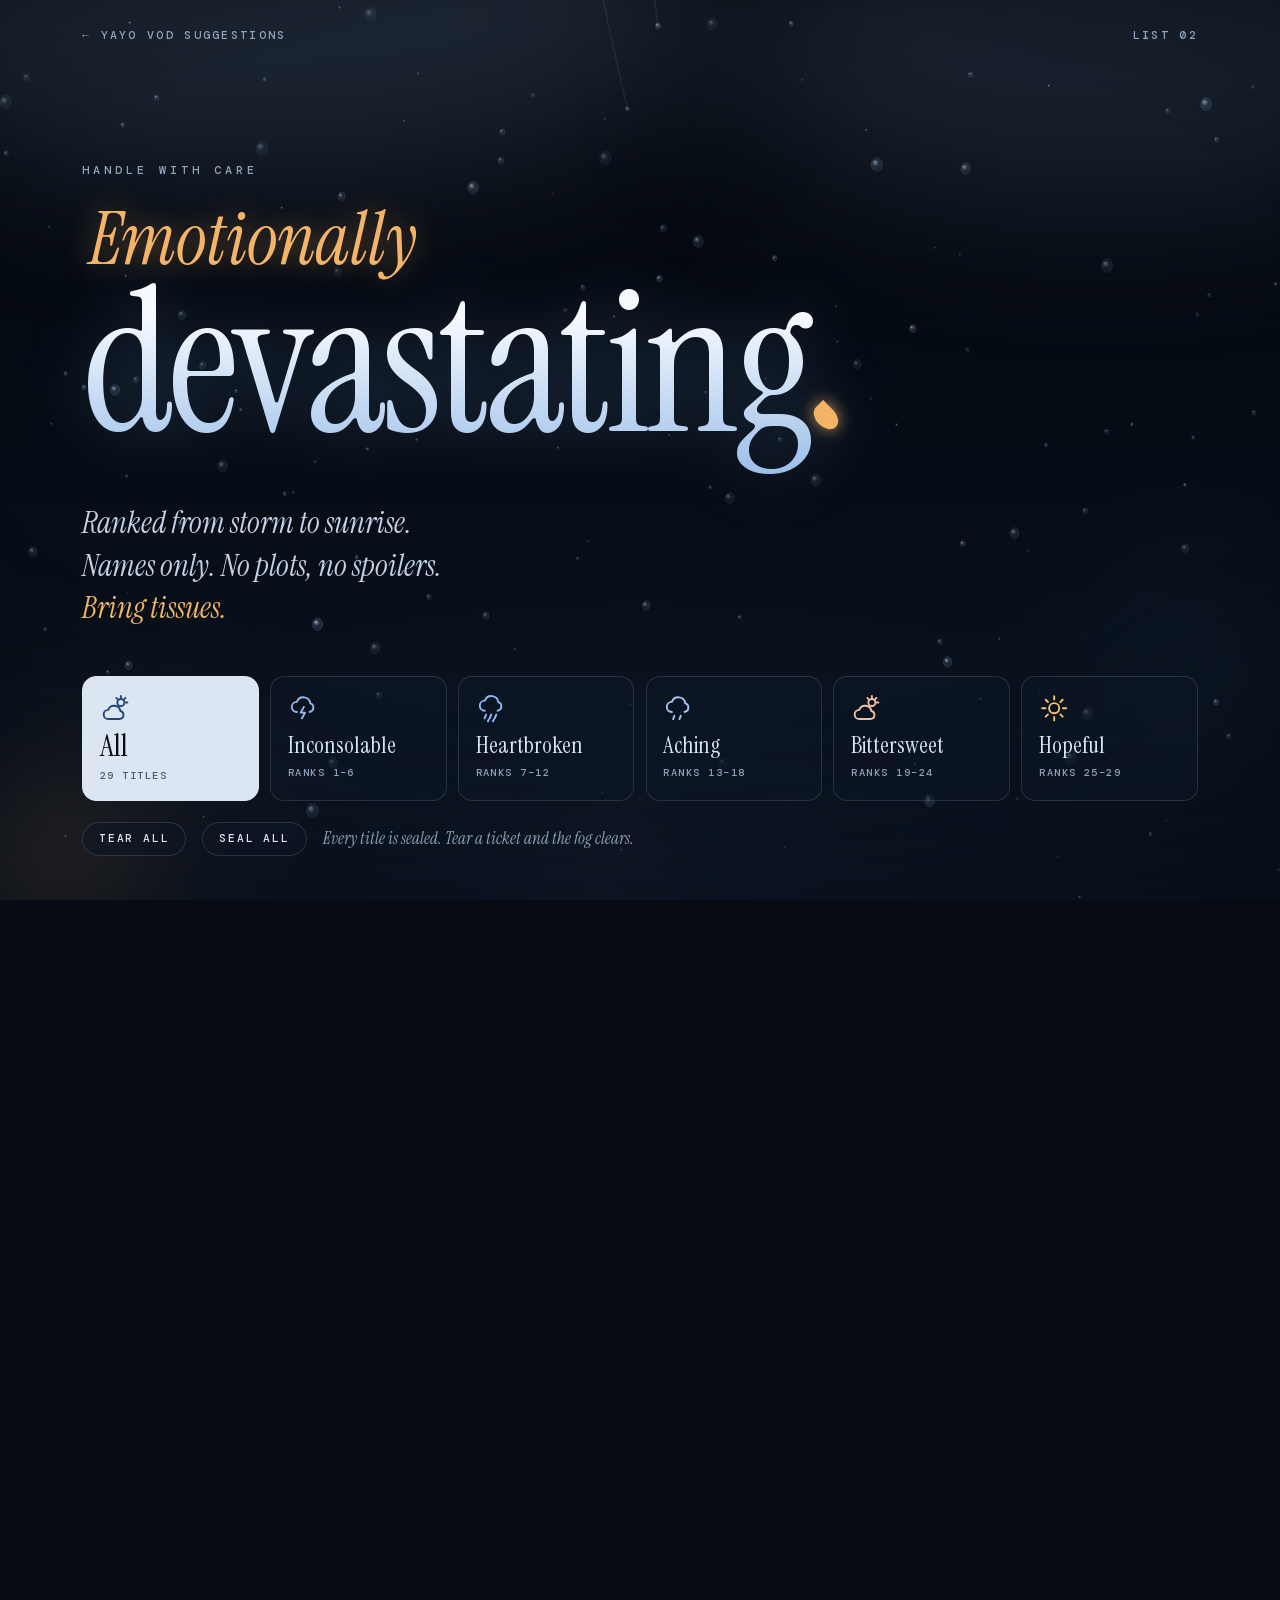
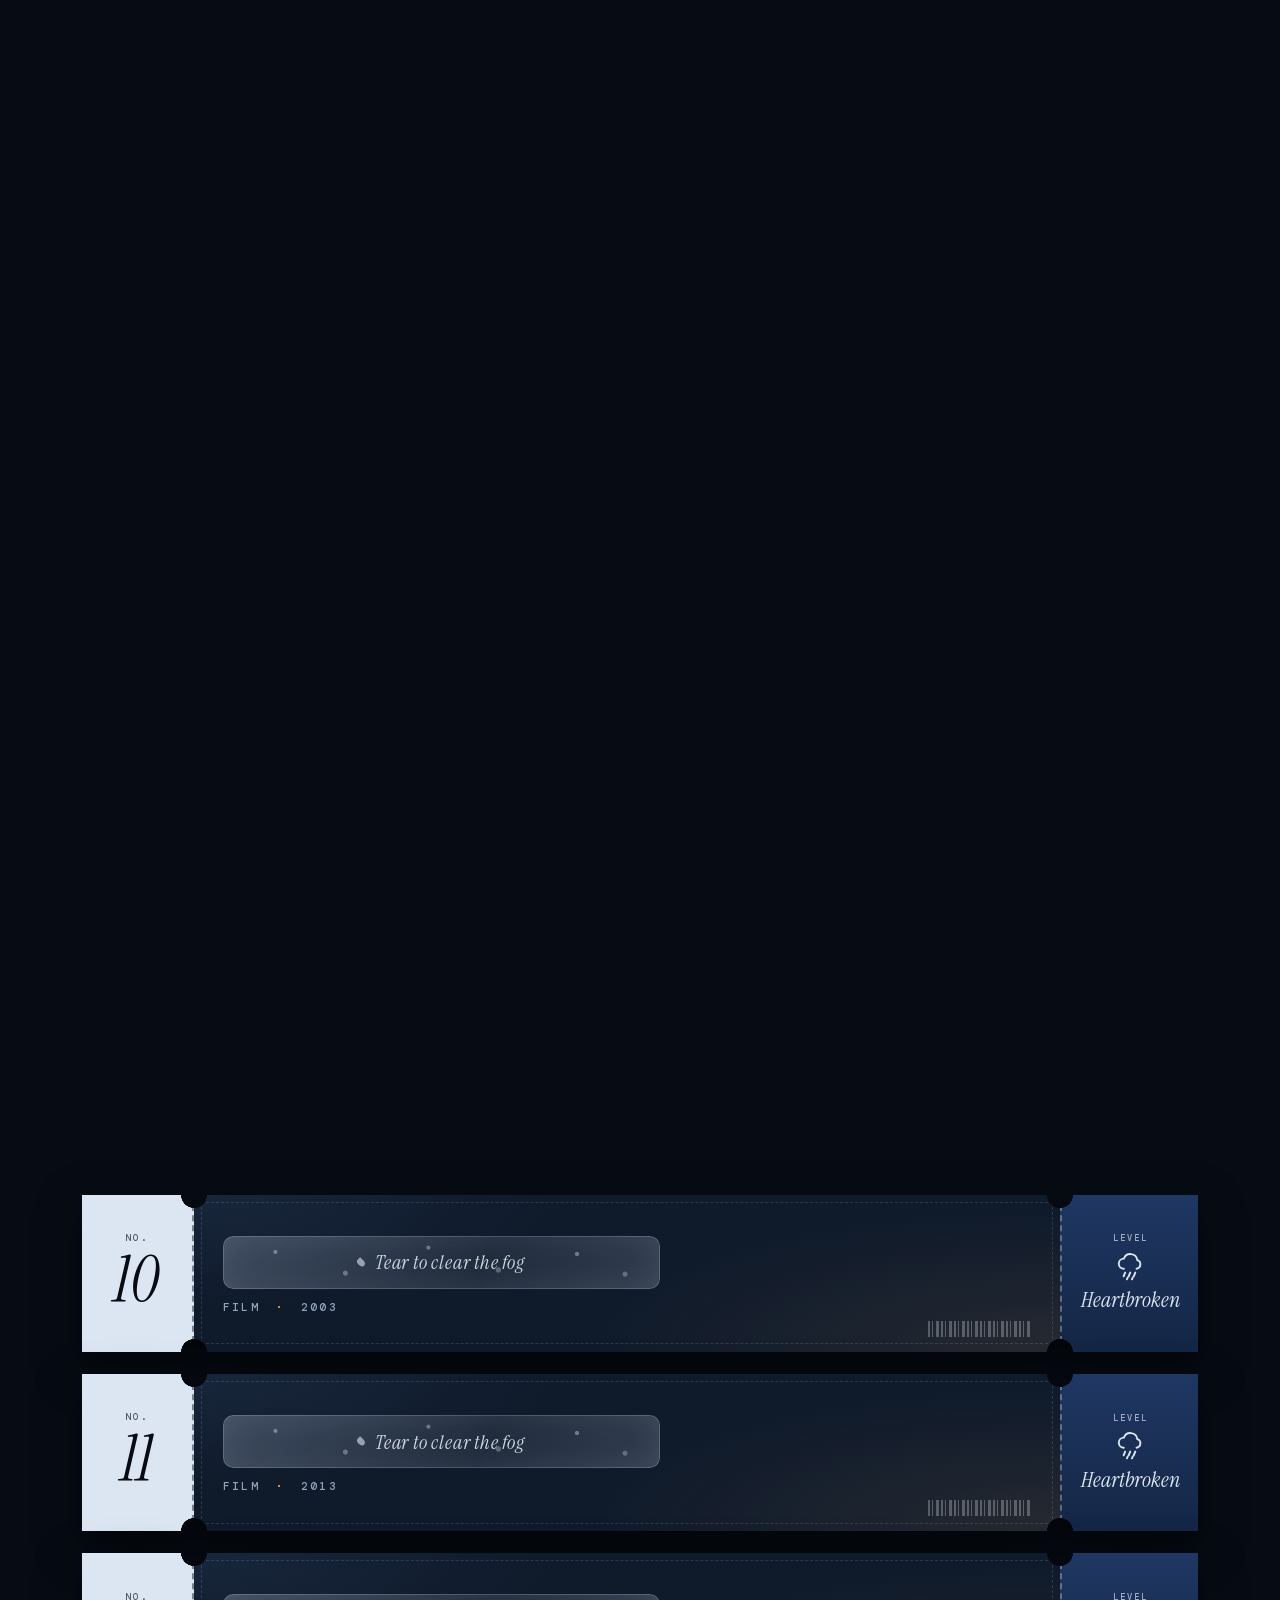
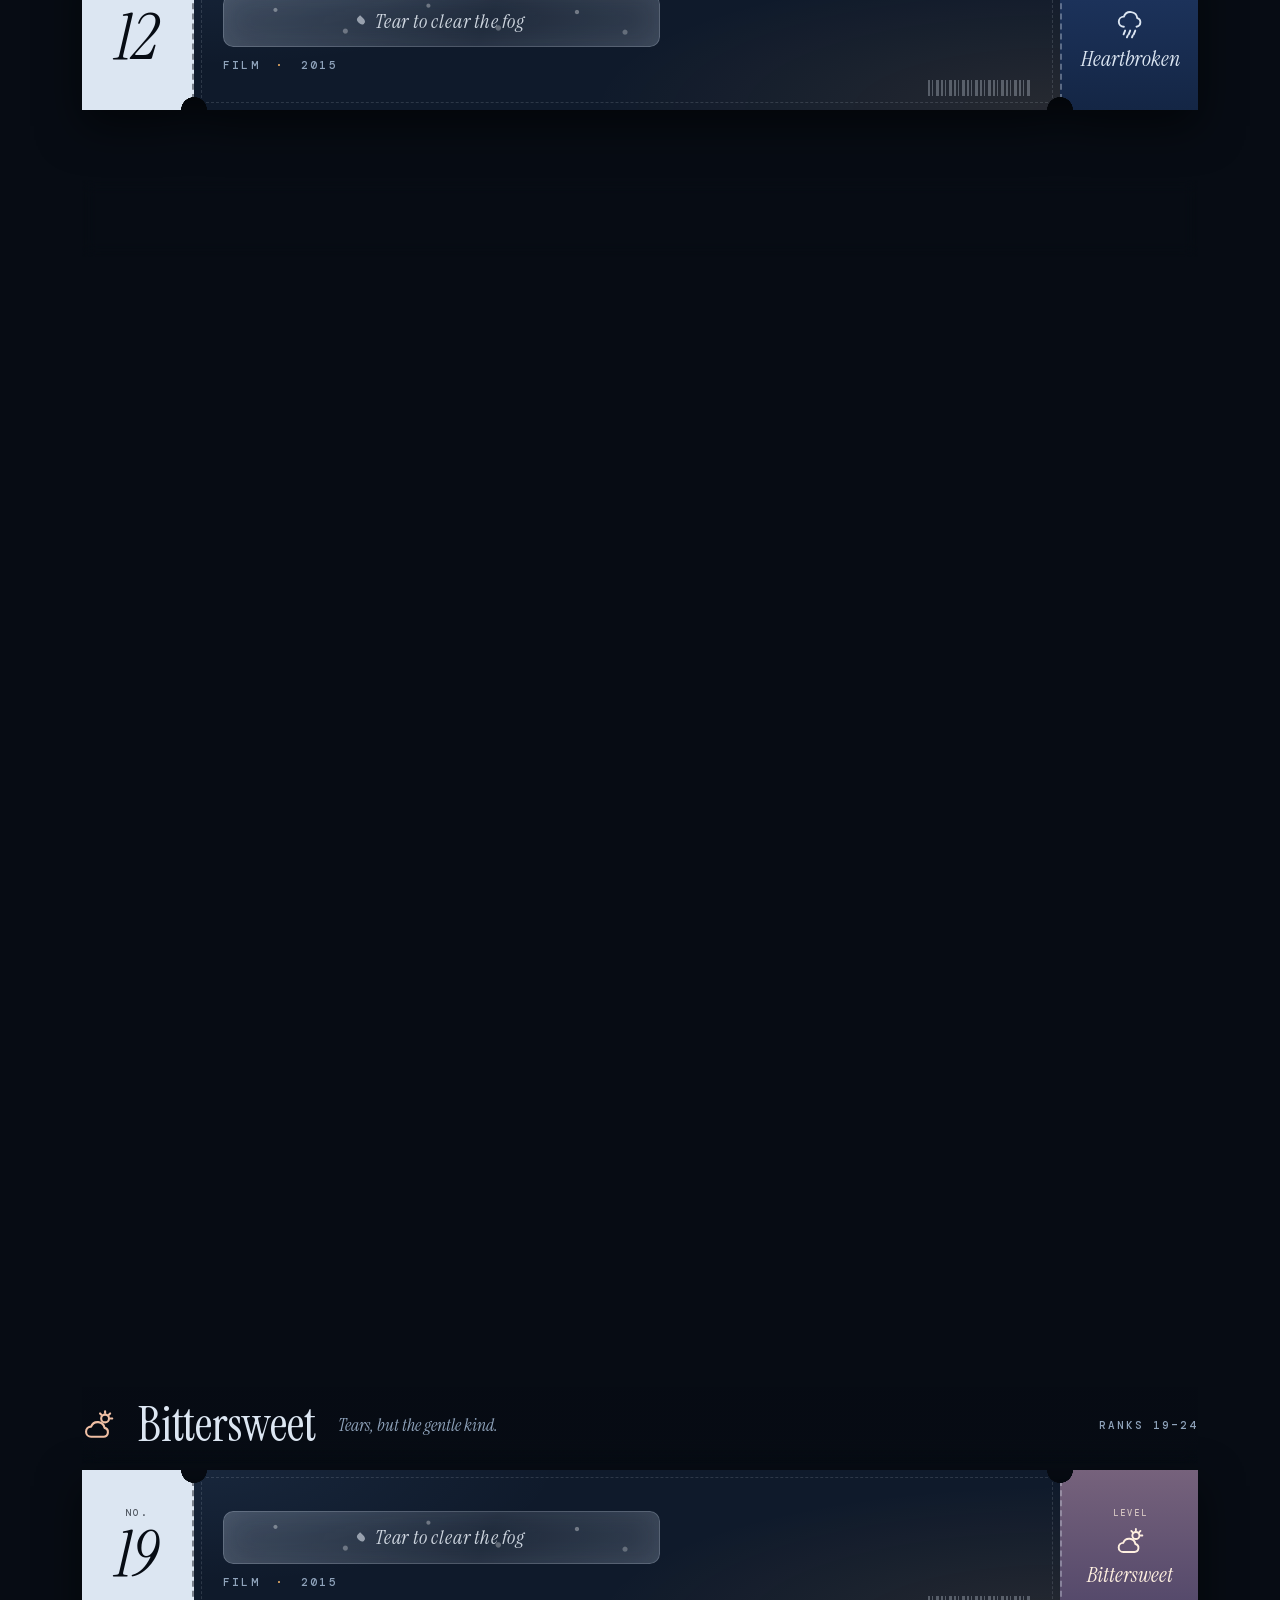
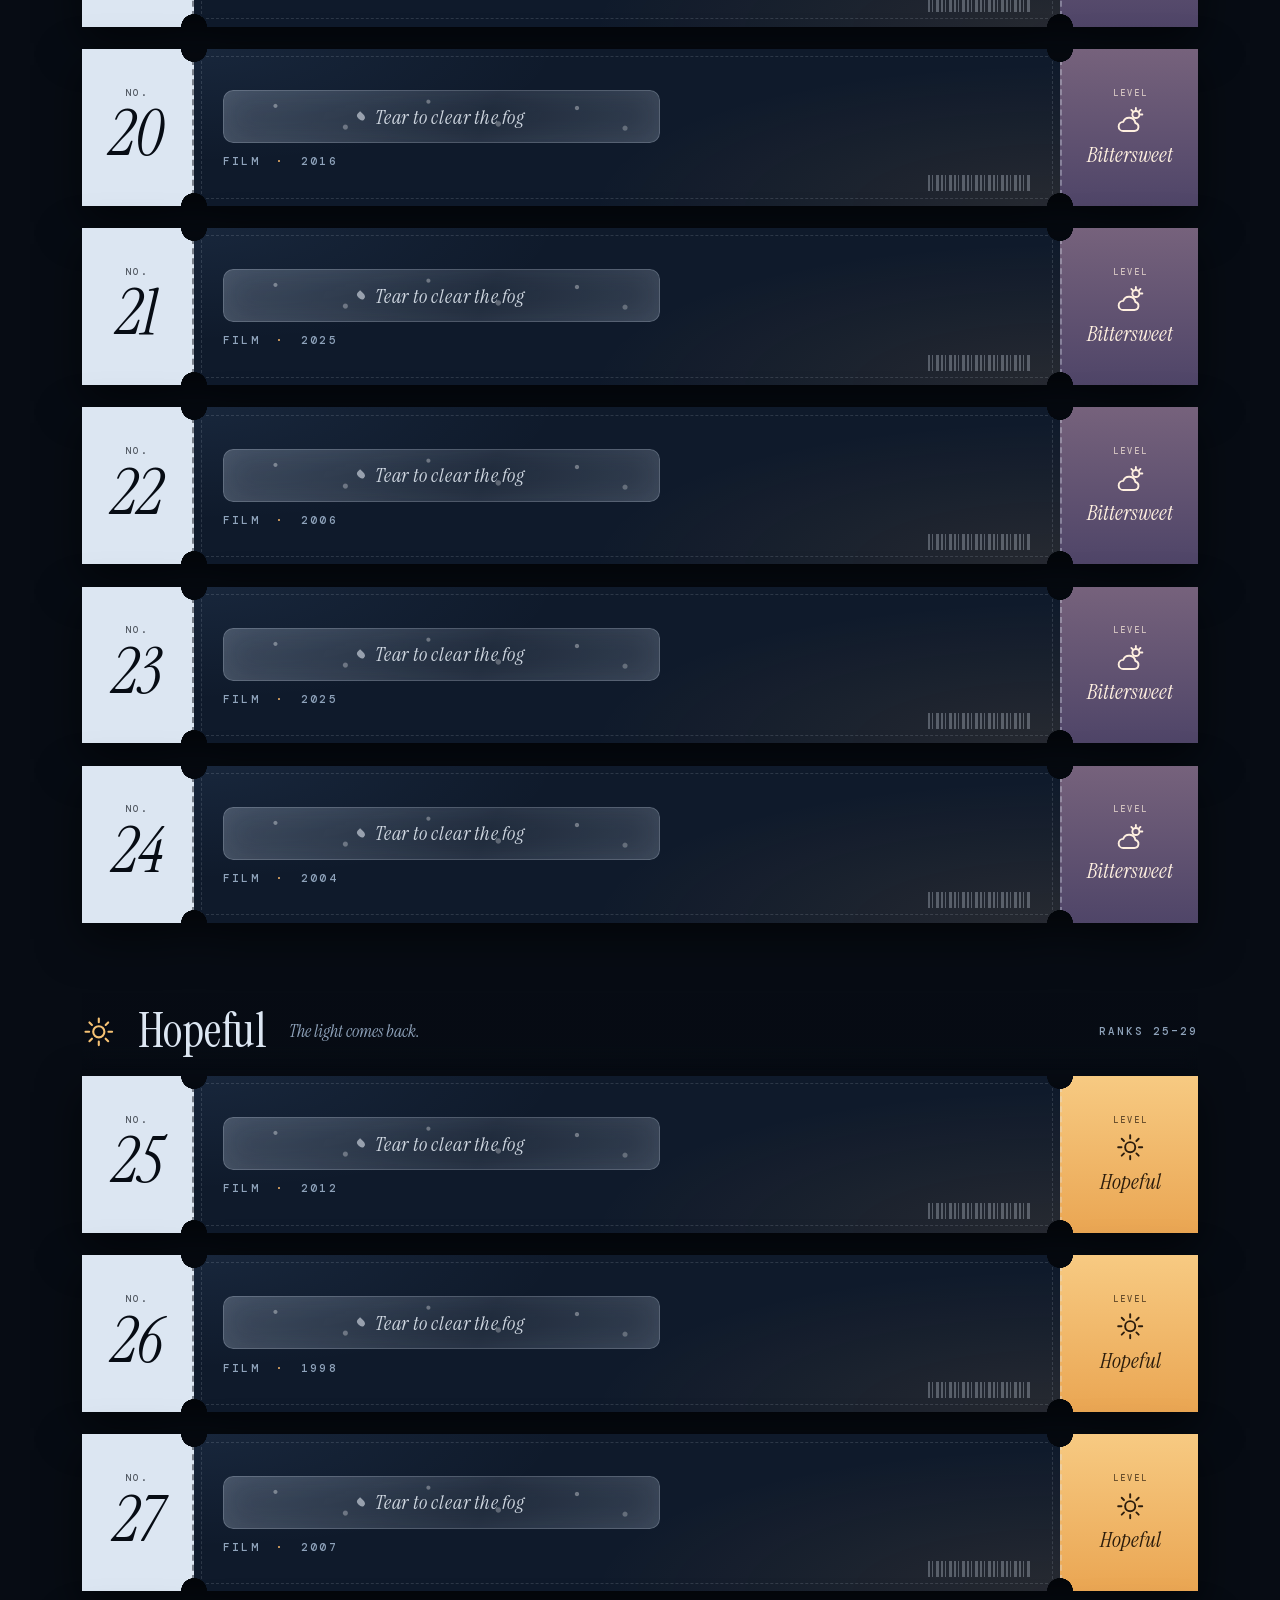
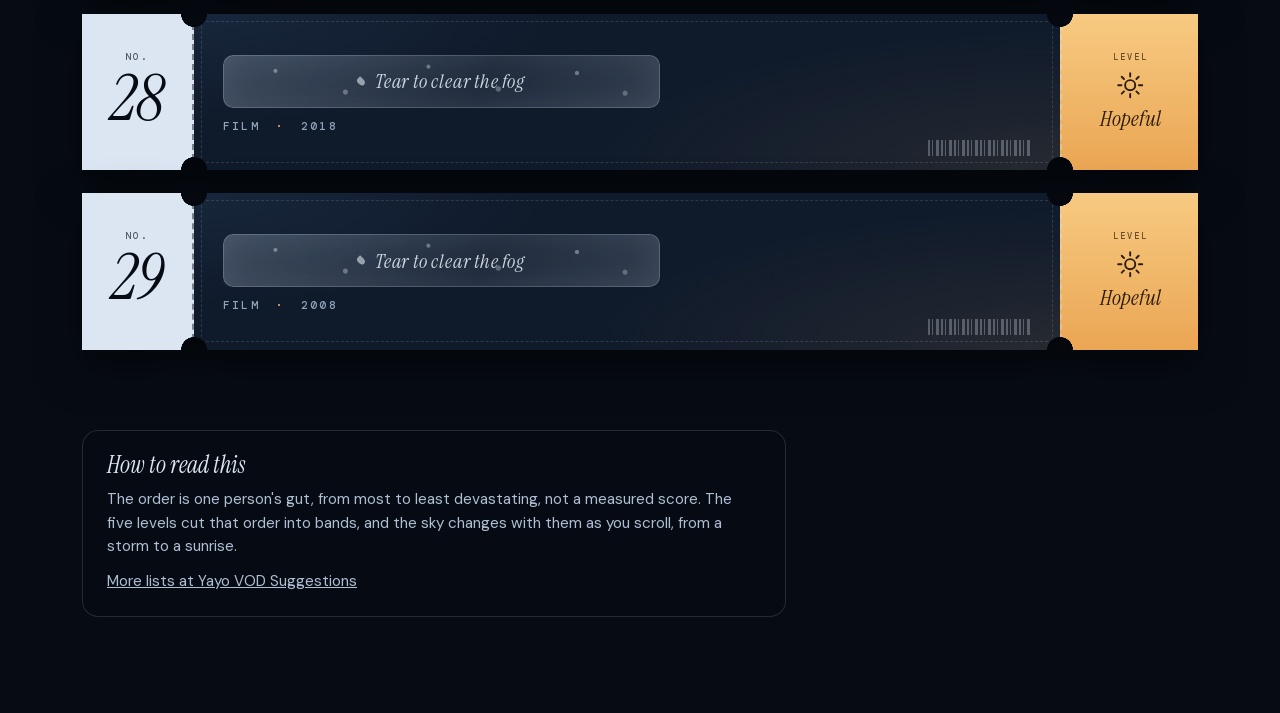
==== commit edce6335: "Devastating list: five-level weather arc, sky and rain change as you scroll" ====
--- a/devastating/index.html
+++ b/devastating/index.html
@@ -30,13 +30,31 @@
 :focus-visible{outline:3px solid var(--amber);outline-offset:4px}
 .sr{position:absolute;width:1px;height:1px;overflow:hidden;clip:rect(0 0 0 0);white-space:nowrap}
 
-/* the window */
-.glass{position:fixed;inset:0;pointer-events:none;z-index:0;overflow:hidden;background:radial-gradient(120% 80% at 50% 110%,#16253d 0%,var(--night) 60%)}
-.bokeh{position:absolute;border-radius:50%;filter:blur(38px);opacity:.55;animation:drift 22s ease-in-out infinite alternate}
-.b1{width:34vmax;height:34vmax;left:-8vmax;bottom:-10vmax;background:radial-gradient(circle,rgba(244,180,104,.5),transparent 68%)}
-.b2{width:26vmax;height:26vmax;right:-6vmax;bottom:6vmax;background:radial-gradient(circle,rgba(110,170,255,.38),transparent 68%);animation-duration:28s;animation-direction:alternate-reverse}
-.b3{width:18vmax;height:18vmax;left:38%;bottom:-6vmax;background:radial-gradient(circle,rgba(217,138,155,.32),transparent 68%);animation-duration:19s}
+/* the window: five skies crossfade as you scroll, from a storm down to a sunrise */
+.glass{position:fixed;inset:0;pointer-events:none;z-index:0;overflow:hidden;background:#05080e}
+.sky{position:absolute;inset:0;overflow:hidden}
+.s0{opacity:var(--w0,1);background:linear-gradient(180deg,#03060a 0%,#08101b 55%,#0e1a2b 100%)}
+.s1{opacity:var(--w1,0);background:radial-gradient(120% 80% at 50% 110%,#16253d 0%,#070c14 62%)}
+.s2{opacity:var(--w2,0);background:linear-gradient(180deg,#0b1424 0%,#1a2c4a 62%,#2b4468 100%)}
+.s3{opacity:var(--w3,0);background:linear-gradient(180deg,#171d33 0%,#3a3a5c 52%,#8c6a73 82%,#d79468 100%)}
+.s4{opacity:var(--w4,0);background:linear-gradient(180deg,#14284c 0%,#2c5688 38%,#a98390 70%,#f1b273 100%)}
+.bk{position:absolute;border-radius:50%;filter:blur(40px);animation:drift 24s ease-in-out infinite alternate}
+.cloud{position:absolute;border-radius:50%;filter:blur(70px);background:rgba(70,90,115,.55);animation:drift 30s ease-in-out infinite alternate}
+.s0 .c1{width:70vmax;height:26vmax;left:-14vmax;top:-12vmax}.s0 .c2{width:60vmax;height:24vmax;right:-16vmax;top:-8vmax;animation-direction:alternate-reverse;background:rgba(55,72,96,.6)}
+.s0 .bk{width:20vmax;height:20vmax;left:-6vmax;bottom:-8vmax;background:radial-gradient(circle,rgba(244,180,104,.28),transparent 68%)}
+.s1 .b1{width:34vmax;height:34vmax;left:-8vmax;bottom:-10vmax;background:radial-gradient(circle,rgba(244,180,104,.5),transparent 68%);opacity:.55}
+.s1 .b2{width:26vmax;height:26vmax;right:-6vmax;bottom:6vmax;background:radial-gradient(circle,rgba(110,170,255,.38),transparent 68%);opacity:.55;animation-duration:28s;animation-direction:alternate-reverse}
+.s1 .b3{width:18vmax;height:18vmax;left:38%;bottom:-6vmax;background:radial-gradient(circle,rgba(217,138,155,.32),transparent 68%);opacity:.55;animation-duration:19s}
+.s2 .b1{width:30vmax;height:30vmax;right:-8vmax;bottom:-8vmax;background:radial-gradient(circle,rgba(130,185,255,.4),transparent 68%)}
+.s2 .b2{width:24vmax;height:24vmax;left:-6vmax;bottom:4vmax;background:radial-gradient(circle,rgba(190,170,240,.3),transparent 68%);animation-direction:alternate-reverse}
+.s3 .b1{width:46vmax;height:30vmax;left:20%;bottom:-14vmax;background:radial-gradient(circle,rgba(255,196,120,.55),transparent 68%)}
+.s3 .b2{width:28vmax;height:28vmax;left:-8vmax;top:10vmax;background:radial-gradient(circle,rgba(220,150,180,.28),transparent 68%);animation-direction:alternate-reverse}
+.s4 .sun{position:absolute;inset:0;background:radial-gradient(55% 42% at 50% 104%,rgba(255,236,170,.95),rgba(246,190,110,.55) 38%,transparent 72%)}
+.s4 .rays{position:absolute;left:-50%;right:-50%;top:-20%;bottom:-70%;background:repeating-conic-gradient(from -50deg at 50% 100%,rgba(255,236,180,.16) 0 3deg,transparent 3deg 9deg);-webkit-mask-image:radial-gradient(60% 70% at 50% 100%,#000,transparent 75%);mask-image:radial-gradient(60% 70% at 50% 100%,#000,transparent 75%);transform-origin:50% 100%;animation:sway 26s ease-in-out infinite alternate}
+.s4 .b1{width:30vmax;height:30vmax;right:-6vmax;top:6vmax;background:radial-gradient(circle,rgba(255,220,160,.35),transparent 68%)}
 @keyframes drift{from{transform:translate(0,0) scale(1)}to{transform:translate(4vmax,-3vmax) scale(1.12)}}
+@keyframes sway{from{transform:rotate(-6deg)}to{transform:rotate(6deg)}}
+#flash{position:fixed;inset:0;z-index:2;pointer-events:none;background:rgba(190,215,255,1);opacity:0;mix-blend-mode:screen}
 canvas{position:fixed;inset:0;z-index:1;pointer-events:none}
 .vig{position:fixed;inset:0;z-index:2;pointer-events:none;background:radial-gradient(120% 90% at 50% 40%,transparent 45%,rgba(2,5,10,.7) 100%)}
 .page{position:relative;z-index:3;max-width:72rem;margin-inline:auto;padding:0 max(18px,env(safe-area-inset-right,0px)) 6rem max(18px,env(safe-area-inset-left,0px))}
@@ -60,15 +78,15 @@
 .lvl{all:unset;box-sizing:border-box;cursor:pointer;display:grid;gap:.5rem;padding:1rem 1.05rem 1.1rem;border:1px solid var(--faint);border-radius:14px;background:rgba(14,23,38,.55);position:relative;transition:background .25s,border-color .25s,transform .25s}
 .lvl:hover{border-color:rgba(220,230,242,.4);transform:translateY(-2px)}
 .lvl:focus-visible{outline:3px solid var(--amber);outline-offset:3px}
-.lvl .dr{display:flex;gap:.28rem}
+.ic{display:inline-grid;width:1.9rem;height:1.9rem;color:var(--ic,#9db8e6)}
+.ic svg{width:100%;height:100%;fill:none;stroke:currentColor;stroke-width:1.5;stroke-linecap:round;stroke-linejoin:round}
+.lv0{--ic:#9bb7e6}.lv1{--ic:#8fbaf5}.lv2{--ic:#a8c8f0}.lv3{--ic:#f0bfa4}.lv4{--ic:#f6c274}
 .lvl .n{font:400 1.45rem/1 var(--serif)}
 .lvl .c{font:500 .66rem/1.2 var(--mono);letter-spacing:.14em;text-transform:uppercase;color:var(--dim)}
 .lvl[aria-pressed="true"]{background:var(--mist);color:var(--night);border-color:var(--mist)}
 .lvl[aria-pressed="true"] .c{color:#4a5b73}
+.lvl[aria-pressed="true"] .ic{color:#24477a}
 .lvl.all .n{font-size:1.9rem}
-.dr svg{width:.78rem;height:1.05rem;fill:none;stroke:currentColor;stroke-width:1.1;opacity:.45}
-.dr svg.on{fill:var(--drop);stroke:var(--drop);opacity:1;filter:drop-shadow(0 0 5px rgba(130,185,255,.6))}
-.lvl[aria-pressed="true"] .dr svg.on{fill:#2f6fc4;stroke:#2f6fc4;filter:none}
 .tools{display:flex;flex-wrap:wrap;align-items:center;gap:.7rem 1rem;margin-top:1.3rem}
 .tools button{all:unset;box-sizing:border-box;cursor:pointer;padding:.65rem 1rem;border:1px solid var(--faint);border-radius:999px;font:500 .7rem/1 var(--mono);letter-spacing:.16em;text-transform:uppercase;background:rgba(14,23,38,.55)}
 .tools button:hover{border-color:rgba(220,230,242,.5)}
@@ -80,7 +98,7 @@
 .band{position:sticky;top:var(--bar,0px);z-index:4;display:flex;align-items:center;flex-wrap:wrap;gap:.6rem 1.4rem;padding:.9rem 0;background:linear-gradient(180deg,rgba(7,12,20,.92) 70%,rgba(7,12,20,0));-webkit-backdrop-filter:blur(8px);backdrop-filter:blur(8px)}
 html:not(.barOn) .band{padding-top:max(.9rem,env(safe-area-inset-top,0px))}
 html.barOn{--bar:calc(3.5rem + env(safe-area-inset-top,0px))}
-.band .dr svg{width:.9rem;height:1.2rem}
+.band .ic{width:2.1rem;height:2.1rem}
 .band .nm{font:400 clamp(1.9rem,5vw,3rem)/1 var(--serif)}
 .band .bl{font:italic 400 1.1rem/1.3 var(--serif);color:var(--dim);flex:1 1 14rem}
 .band .ct{font:500 .68rem/1 var(--mono);letter-spacing:.18em;text-transform:uppercase;color:var(--dim)}
@@ -119,12 +137,11 @@
 .meta span+span::before{content:"\00b7";margin-right:1rem;color:var(--amber)}
 .code{position:absolute;right:clamp(.9rem,3vw,1.8rem);bottom:.9rem;width:clamp(4rem,10vw,6.5rem);height:1rem;opacity:.3;background:repeating-linear-gradient(90deg,var(--mist) 0 2px,transparent 2px 4px,var(--mist) 4px 5px,transparent 5px 8px,var(--mist) 8px 11px,transparent 11px 13px)}
 .used{position:absolute;right:clamp(.9rem,3vw,1.8rem);bottom:.7rem;opacity:0;font:italic 400 clamp(1rem,2.6vw,1.4rem)/1 var(--serif);color:var(--amber);border:1.5px solid var(--amber);border-radius:999px;padding:.25rem .8rem;transform:rotate(-6deg);pointer-events:none;text-shadow:0 0 14px rgba(244,180,104,.5)}
-.stubr{display:grid;place-items:center;align-content:center;gap:.55rem;background:#16264a;background:linear-gradient(180deg,#1b2f58,#12203c);color:var(--mist);border-left:2px dashed rgba(220,230,242,.35);padding:.6rem .3rem;text-align:center;
+.stubr{display:grid;place-items:center;align-content:center;gap:.5rem;background:linear-gradient(180deg,var(--s1,#1b2f58),var(--s2,#12203c));color:var(--sx,var(--mist));border-left:2px dashed rgba(220,230,242,.35);padding:.6rem .3rem;text-align:center;
   -webkit-mask:radial-gradient(circle var(--cut) at 0 0,#0000 97%,#000),radial-gradient(circle var(--cut) at 0 100%,#0000 97%,#000);-webkit-mask-composite:source-in;
   mask:radial-gradient(circle var(--cut) at 0 0,#0000 97%,#000),radial-gradient(circle var(--cut) at 0 100%,#0000 97%,#000);mask-composite:intersect}
 .stubr small{font:500 .54rem/1 var(--mono);letter-spacing:.22em;text-transform:uppercase;opacity:.7}
-.stubr .dr{display:flex;flex-wrap:nowrap;justify-content:center;gap:.2rem}
-.stubr .dr svg{width:.74rem;height:1rem}
+.stubr .ic{width:1.9rem;height:1.9rem;color:inherit}
 .stubr b{font:italic 400 clamp(1rem,2.6vw,1.35rem)/1.05 var(--serif)}
 
 .row:not(.torn) .ticket:hover .stubl{transform:translate(-3px,1px) rotate(-1.4deg)}
@@ -156,22 +173,20 @@
 #surge::before{content:"";position:absolute;inset:0;background:radial-gradient(closest-side,rgba(7,12,20,.7),rgba(7,12,20,.25) 85%)}
 #surge div{position:relative;display:grid;gap:.9rem;justify-items:center;animation:surgeIn 1.5s cubic-bezier(.2,.8,.2,1) both}
 #surge b{font:italic 400 clamp(3.6rem,15vw,10rem)/.95 var(--serif);color:var(--mist);text-shadow:0 0 50px rgba(130,185,255,.55)}
-#surge .dr{display:flex;gap:.45rem;color:var(--drop)}
-#surge .dr svg{width:1.2rem;height:1.6rem}
+#surge .ic{width:3.2rem;height:3.2rem}
 #surge span{font:500 .8rem/1 var(--mono);letter-spacing:.34em;text-transform:uppercase;color:var(--dim)}
 @keyframes surgeWrap{0%{opacity:0}14%,64%{opacity:1}100%{opacity:0}}
 @keyframes surgeIn{0%{filter:blur(18px);transform:scale(1.08);opacity:0}22%{filter:blur(0);transform:none;opacity:1}100%{filter:blur(0);transform:scale(.98)}}
 @media (prefers-reduced-motion:reduce){#surge{display:none}}
 
 .empty{padding:3rem 0;font:italic 400 1.3rem/1.4 var(--serif);color:var(--dim)}
-.foot{margin-top:5rem;padding-top:1.4rem;border-top:1px solid var(--faint);display:grid;gap:.7rem;max-width:44rem;color:var(--dim);font-size:.95rem}
+.foot{margin-top:5rem;padding:1.4rem 1.5rem;background:rgba(7,12,20,.62);-webkit-backdrop-filter:blur(10px);backdrop-filter:blur(10px);border:1px solid var(--faint);border-radius:16px;display:grid;gap:.7rem;max-width:44rem;color:#aebed3;font-size:.95rem}
 .foot b{font:italic 400 1.5rem/1 var(--serif);color:var(--mist)}
 
 @media (max-width:34rem){
   .row{--cut:.62rem}.fog{font-size:.95rem;gap:.4rem}.code{width:3.2rem;right:.75rem;bottom:.7rem}
   .used{font-size:1rem;right:.7rem;bottom:.55rem;padding:.15rem .6rem}.tt{padding-bottom:2.4rem}.scale{grid-template-columns:repeat(2,1fr)}
-  .stubr .dr{gap:.12rem}.stubr .dr svg{width:.58rem;height:.82rem}
-}
+  }
 @media (prefers-reduced-motion:no-preference){
   html.ready .kicker,html.ready .tools,html.ready .scale{animation:fadeIn .9s ease both}
   html.ready h1 .l1{animation:fadeIn 1s ease .05s both}html.ready h1 .l2{animation:fadeIn 1.4s ease .25s both}
@@ -196,38 +211,51 @@
   @keyframes usedIn{from{opacity:0;transform:rotate(-6deg) scale(1.9)}to{opacity:.95;transform:rotate(-6deg) scale(1)}}
   @keyframes codeOut{from{opacity:.3;clip-path:inset(0 0 0 0)}to{opacity:0;clip-path:inset(0 0 0 100%)}}
 }
-@media (prefers-reduced-motion:reduce){.bokeh,.tear{animation:none}}
+@media (prefers-reduced-motion:reduce){.bk,.cloud,.rays,.tear{animation:none}}
 </style>
 </head>
 <body>
-<div class="glass" aria-hidden="true"><i class="bokeh b1"></i><i class="bokeh b2"></i><i class="bokeh b3"></i></div>
+<div class="glass" id="glass" aria-hidden="true">
+  <div class="sky s0"><i class="cloud c1"></i><i class="cloud c2"></i><i class="bk"></i></div>
+  <div class="sky s1"><i class="bk b1"></i><i class="bk b2"></i><i class="bk b3"></i></div>
+  <div class="sky s2"><i class="bk b1"></i><i class="bk b2"></i></div>
+  <div class="sky s3"><i class="bk b1"></i><i class="bk b2"></i></div>
+  <div class="sky s4"><i class="sun"></i><i class="rays"></i><i class="bk b1"></i></div>
+</div>
+<div id="flash" aria-hidden="true"></div>
 <canvas id="rainBase" aria-hidden="true"></canvas><canvas id="rainAct" aria-hidden="true"></canvas>
-<div class="vig" aria-hidden="true"></div>
+<div class="vig" id="vig" aria-hidden="true"></div>
 <div class="minibar" id="minibar" role="group" aria-label="Quick level filter"><div class="mb-in"><div class="mb-btns" id="mbBtns"></div><span class="mb-label" id="mbLabel"></span></div></div>
-<div id="surge" aria-hidden="true"><div><b id="surgeT"></b><i class="dr" id="surgeD"></i><span id="surgeS"></span></div></div>
+<div id="surge" aria-hidden="true"><div><b id="surgeT"></b><i class="ic" id="surgeD"></i><span id="surgeS"></span></div></div>
 <div class="page">
   <nav class="top" aria-label="Site"><a href="../">&larr; Yayo VOD Suggestions</a><span>List 02</span></nav>
   <header class="hero">
     <p class="kicker">Handle with care</p>
     <h1><span class="l1">Emotionally</span><span class="l2">devastating<i class="tear" aria-hidden="true"></i></span></h1>
-    <p class="lead"><span>Ranked by how hard they hit.</span><span>Names only. No plots, no spoilers.</span><span>Bring tissues.</span></p>
+    <p class="lead"><span>Ranked from storm to sunrise.</span><span>Names only. No plots, no spoilers.</span><span>Bring tissues.</span></p>
     <div class="scale" id="scale" role="group" aria-label="Filter by level"></div>
     <div class="tools"><button type="button" id="tearAll">Tear all</button><button type="button" id="sealAll">Seal all</button><p>Every title is sealed. Tear a ticket and the fog clears.</p></div>
   </header>
   <main id="list" aria-live="polite"></main>
   <footer class="foot">
     <b>How to read this</b>
-    <p>The order is one person's gut, from most to least devastating, not a measured score. The five levels simply cut that order into bands.</p>
+    <p>The order is one person's gut, from most to least devastating, not a measured score. The five levels cut that order into bands, and the sky changes with them as you scroll, from a storm to a sunrise.</p>
     <p><a href="../">More lists at Yayo VOD Suggestions</a></p>
   </footer>
 </div>
 <script>
+const ICONS={
+ storm:'<svg viewBox="0 0 24 24"><path d="M7 15a4 4 0 010-8 5.5 5.5 0 0110.6 1.2A3.5 3.5 0 0117 15"/><path d="M12.5 11l-2.5 4.5h3.5L11 20"/></svg>',
+ heavy:'<svg viewBox="0 0 24 24"><path d="M7 14a4 4 0 010-8 5.5 5.5 0 0110.6 1.2A3.5 3.5 0 0117 14"/><path d="M8 17l-1.2 3M12 17l-1.2 3M16 17l-1.2 3M10 21l-.6 1.4M14 21l-.6 1.4"/></svg>',
+ rain:'<svg viewBox="0 0 24 24"><path d="M7 15a4 4 0 010-8 5.5 5.5 0 0110.6 1.2A3.5 3.5 0 0117 15"/><path d="M9 18l-1 2.6M14 18l-1 2.6"/></svg>',
+ part:'<svg viewBox="0 0 24 24"><circle cx="16.5" cy="7.5" r="2.8"/><path d="M16.5 2.4v1.2M21.6 7.5h-1.2M20.1 3.9l-.9.9M12.9 3.9l.9.9"/><path d="M6.5 20.5a3.6 3.6 0 010-7.2 5 5 0 019.6.9 3.2 3.2 0 01-.8 6.3H6.5z"/></svg>',
+ sun:'<svg viewBox="0 0 24 24"><circle cx="12" cy="12" r="4"/><path d="M12 2.5v2.6M12 18.9v2.6M2.5 12h2.6M18.9 12h2.6M5.3 5.3l1.8 1.8M16.9 16.9l1.8 1.8M5.3 18.7l1.8-1.8M16.9 7.1l1.8-1.8"/></svg>'};
 const BANDS=[
- {name:'Inconsolable',blurb:'Clear the rest of the evening.',n:5,from:1,to:6},
- {name:'Devastating',blurb:'You will need a minute.',n:4,from:7,to:12},
- {name:'Heavy',blurb:'It lingers on the way home.',n:3,from:13,to:18},
- {name:'Aching',blurb:'A quiet, steady hurt.',n:2,from:19,to:24},
- {name:'Bittersweet',blurb:'Tears, but the gentle kind.',n:1,from:25,to:29}];
+ {name:'Inconsolable',blurb:'Clear the rest of the evening.',icon:'storm',from:1,to:6,s:['#1a2440','#0c1226','#dce6f2']},
+ {name:'Heartbroken',blurb:'You will need a minute.',icon:'heavy',from:7,to:12,s:['#1f3763','#142645','#dce6f2']},
+ {name:'Aching',blurb:'It lingers on the way home.',icon:'rain',from:13,to:18,s:['#33507c','#223c62','#e8f0fa']},
+ {name:'Bittersweet',blurb:'Tears, but the gentle kind.',icon:'part',from:19,to:24,s:['#76627c','#4f4568','#fff0e0']},
+ {name:'Hopeful',blurb:'The light comes back.',icon:'sun',from:25,to:29,s:['#f7ca82','#eaa653','#2b1c0c']}];
 const FILMS=[
  ['One Day',2011],['Eternal Sunshine of the Spotless Mind',2004],['Kidding',2018,'Series'],['A Beautiful Mind',2001],['Saving Mr. Banks',2013],['The Shawshank Redemption',1994],
  ['Finch',2021],['Eagle Eye',2008],['Source Code',2011],['Lost in Translation',2003],['12 Years a Slave',2013],['The Intern',2015],
@@ -237,12 +265,11 @@
 ].map(([t,y,k],i)=>({t,y,k:k||'Film',r:i+1,b:BANDS.findIndex(b=>i+1>=b.from&&i+1<=b.to)}));
 const $=id=>document.getElementById(id),esc=s=>String(s).replace(/[&<>"]/g,c=>({'&':'&amp;','<':'&lt;','>':'&gt;','"':'&quot;'}[c]));
 const REDUCED=matchMedia('(prefers-reduced-motion: reduce)').matches;
-const DROP='<svg viewBox="0 0 10 14" aria-hidden="true"><path d="M5 .6C5 .6.8 6.2.8 9.2a4.2 4.2 0 008.4 0C9.2 6.2 5 .6 5 .6z"/></svg>';
-const drops=(n,tot=5)=>Array.from({length:tot},(_,i)=>DROP.replace('<svg','<svg'+(i<n?' class="on"':''))).join('');
+const ic=(i,extra='')=>`<span class="ic lv${i} ${extra}" aria-hidden="true">${ICONS[BANDS[i].icon]}</span>`;
 let tier='all',TORN=new Set();
 try{TORN=new Set(JSON.parse(localStorage.getItem('yayo-devastating-torn')||'[]'))}catch(e){}
 const save=()=>{try{localStorage.setItem('yayo-devastating-torn',JSON.stringify([...TORN]))}catch(e){}};
-const label=(f,b,torn)=>esc(`${torn?f.t+'. ':''}Ranked ${f.r} of ${FILMS.length}, level ${b.name}. ${f.k}, ${f.y}.${torn?'':' Title hidden. Activate to tear the ticket and reveal it.'}`);
+const label=(f,b,torn)=>esc(`${torn?f.t+'. ':''}Ranked ${f.r} of ${FILMS.length}, ${b.name}. ${f.k}, ${f.y}.${torn?'':' Title hidden. Activate to tear the ticket and reveal it.'}`);
 
 function bits(li){
   if(REDUCED||!li.animate)return;
@@ -268,8 +295,8 @@
 function scale(){
   const el=$('scale');el.innerHTML='';
   const mk=(cls,html,c,val)=>{const b=document.createElement('button');b.type='button';b.className='lvl '+cls;b.setAttribute('aria-pressed',String(tier===val));b.innerHTML=html+`<span class="c">${c}</span>`;b.onclick=()=>pick(val);el.append(b)};
-  mk('all',`<span class="n">All</span><span class="dr">${drops(5)}</span>`,`${FILMS.length} titles`,'all');
-  BANDS.forEach((b,i)=>mk('',`<span class="dr">${drops(b.n)}</span><span class="n">${b.name}</span>`,`ranks ${b.from}–${b.to}`,i));
+  mk('all',`<span class="ic lv3" aria-hidden="true">${ICONS.part}</span><span class="n">All</span>`,`${FILMS.length} titles`,'all');
+  BANDS.forEach((b,i)=>mk('',`${ic(i)}<span class="n">${b.name}</span>`,`ranks ${b.from}–${b.to}`,i));
 }
 function bar(){
   const w=$('mbBtns');w.innerHTML='';
@@ -279,12 +306,12 @@
 }
 function surge(b){
   if(REDUCED)return;
-  const el=$('surge');$('surgeT').textContent=b.name;$('surgeD').innerHTML=drops(b.n);$('surgeS').textContent=`Ranks ${b.from} to ${b.to}`;
+  const el=$('surge');$('surgeT').textContent=b.name;$('surgeD').className='ic lv'+BANDS.indexOf(b);$('surgeD').innerHTML=ICONS[b.icon];$('surgeS').textContent=`Ranks ${b.from} to ${b.to}`;
   el.classList.remove('go');void el.offsetWidth;el.classList.add('go');clearTimeout(surge.t);surge.t=setTimeout(()=>el.classList.remove('go'),1600);
-  window.rainBurst&&window.rainBurst(5);
+  if(BANDS.indexOf(b)<3&&window.rainBurst)window.rainBurst(5);
 }
 function pick(val){
-  tier=(tier===val&&val!=='all')?'all':val;scale();bar();render(true);
+  tier=(tier===val&&val!=='all')?'all':val;scale();bar();render(true);updateLevel();
   if(tier!=='all')surge(BANDS[tier]);
   const l=$('list');
   if(scrollY>0||l.getBoundingClientRect().top>innerHeight*.5)scrollTo({top:Math.max(0,l.getBoundingClientRect().top+scrollY-(innerWidth<700?72:76)),behavior:REDUCED?'auto':'smooth'});
@@ -295,8 +322,8 @@
   BANDS.forEach((b,bi)=>{
     if(tier!=='all'&&tier!==bi)return;
     const rows=FILMS.filter(f=>f.b===bi);if(!rows.length)return;
-    html+=`<section class="tier" aria-labelledby="h${bi}"><h2 class="band" id="h${bi}"><span class="dr" aria-hidden="true">${drops(b.n)}</span><span class="nm">${b.name}</span><span class="bl">${esc(b.blurb)}</span><span class="ct">ranks ${b.from}–${b.to}</span></h2><ol>`+
-    rows.map(f=>{const torn=TORN.has(f.r);return `<li class="row${torn?' torn':''}" style="--i:${n++}" data-r="${f.r}"><div class="ticket" role="button" tabindex="0" aria-pressed="${torn}" aria-label="${label(f,b,torn)}"><div class="stubl"><small>No.</small><span class="rk">${String(f.r).padStart(2,'0')}</span></div><div class="tt"><div class="ttl"><h3>${esc(f.t)}</h3><span class="fog" aria-hidden="true">Tear to clear the fog</span></div><p class="meta"><span>${f.k}</span><span>${f.y}</span></p><i class="code" aria-hidden="true"></i><span class="used" aria-hidden="true">Felt it</span></div><div class="stubr" aria-hidden="true"><small>Hits</small><span class="dr">${drops(b.n)}</span><b>${b.name}</b></div></div></li>`}).join('')+`</ol></section>`;
+    html+=`<section class="tier" data-i="${bi}" aria-labelledby="h${bi}"><h2 class="band" id="h${bi}">${ic(bi)}<span class="nm">${b.name}</span><span class="bl">${esc(b.blurb)}</span><span class="ct">ranks ${b.from}–${b.to}</span></h2><ol>`+
+    rows.map(f=>{const torn=TORN.has(f.r);return `<li class="row${torn?' torn':''}" style="--i:${n++};--s1:${b.s[0]};--s2:${b.s[1]};--sx:${b.s[2]}" data-r="${f.r}"><div class="ticket" role="button" tabindex="0" aria-pressed="${torn}" aria-label="${label(f,b,torn)}"><div class="stubl"><small>No.</small><span class="rk">${String(f.r).padStart(2,'0')}</span></div><div class="tt"><div class="ttl"><h3>${esc(f.t)}</h3><span class="fog" aria-hidden="true">Tear to clear the fog</span></div><p class="meta"><span>${f.k}</span><span>${f.y}</span></p><i class="code" aria-hidden="true"></i><span class="used" aria-hidden="true">Felt it</span></div><div class="stubr" aria-hidden="true"><small>Level</small>${ic(bi)}<b>${b.name}</b></div></div></li>`}).join('')+`</ol></section>`;
   });
   list.innerHTML=html||'<p class="empty">Nothing here. Pick another level.</p>';
   clearTimeout(render.t);if(deal)render.t=setTimeout(()=>list.classList.remove('deal'),2800);
@@ -305,10 +332,22 @@
   new IntersectionObserver(([e])=>{const on=!e.isIntersecting&&e.boundingClientRect.top<0;mb.classList.toggle('on',on);document.documentElement.classList.toggle('barOn',on)}).observe(sc)})();
 scale();bar();render(false);
 
-/* rain on the glass: static beads on one canvas, running drops with trails on the other */
+/* the sky and the rain follow where you are in the list */
+function computeL(){
+  const secs=[...document.querySelectorAll('.tier')];if(!secs.length)return 0;
+  const idx=secs.map(x=>+x.dataset.i);if(secs.length===1)return idx[0];
+  const c=scrollY+innerHeight*.5,cs=secs.map(x=>{const r=x.getBoundingClientRect();return r.top+scrollY+r.height/2});
+  if(c<=cs[0])return idx[0];
+  for(let i=0;i<cs.length-1;i++)if(c<=cs[i+1]){const t=(c-cs[i])/(cs[i+1]-cs[i]);return idx[i]+(idx[i+1]-idx[i])*t}
+  return idx[idx.length-1];
+}
+function updateLevel(){window.setLevel&&window.setLevel(computeL())}
 (function(){
-  const base=$('rainBase'),act=$('rainAct'),bx=base.getContext('2d'),ax=act.getContext('2d');
-  let W,H,dpr,runners=[],boost=1,last=0,acc=0,raf=0;
+  const base=$('rainBase'),act=$('rainAct'),glass=$('glass'),vig=$('vig'),fl=$('flash'),bx=base.getContext('2d'),ax=act.getContext('2d');
+  const RATE=[2.7,1.8,1.05,.32,0],BEAD=[1,.95,.78,.3,0],WIND=[75,18,0,0,0],SPEED=[1.75,1.3,1,.8,0],MOTE=[0,0,0,.22,1],VIGN=[1,1,.92,.7,.4];
+  let W,H,dpr,runners=[],motes=[],boost=1,last=0,acc=0,raf=0,Lt=0,Lc=0,nextFlash=performance.now()+3500;
+  const P=a=>{const i=Math.min(3,Math.floor(Lc)),t=Lc-i;return a[i]+(a[i+1]-a[i])*t};
+  function skies(){for(let i=0;i<5;i++)glass.style.setProperty('--w'+i,Math.max(0,1-Math.abs(Lc-i)).toFixed(3));base.style.opacity=P(BEAD).toFixed(3);vig.style.opacity=P(VIGN).toFixed(3)}
   function bead(c,x,y,r,a){
     const g=c.createRadialGradient(x-r*.3,y-r*.38,r*.08,x,y,r);
     g.addColorStop(0,`rgba(238,246,255,${.6*a})`);g.addColorStop(.5,`rgba(150,190,238,${.13*a})`);g.addColorStop(1,`rgba(4,9,18,${.5*a})`);
@@ -317,25 +356,38 @@
   }
   function seed(){bx.clearRect(0,0,W,H);const n=Math.round(W*H/8200);for(let i=0;i<n;i++)bead(bx,Math.random()*W,Math.random()*H,1+Math.pow(Math.random(),2.5)*6.5,.45+Math.random()*.55)}
   function size(){dpr=Math.min(devicePixelRatio||1,2);W=innerWidth;H=innerHeight;for(const c of[base,act]){c.width=W*dpr;c.height=H*dpr;c.style.width=W+'px';c.style.height=H+'px'}bx.setTransform(dpr,0,0,dpr,0,0);ax.setTransform(dpr,0,0,dpr,0,0);seed()}
-  function spawn(){runners.push({x:Math.random()*W,y:-12,r:2+Math.random()*3.4,sp:55+Math.random()*150,pause:0,drift:(Math.random()-.5)*10,t:[]})}
+  function spawn(){runners.push({x:Math.random()*W,y:-12,r:2+Math.random()*3.4,sp:55+Math.random()*150,pause:0,drift:P(WIND)*(.5+Math.random()*.9),t:[]})}
+  function mote(){motes.push({x:Math.random()*W,y:H+10,vy:-(10+Math.random()*26),vx:(Math.random()-.5)*12,r:1.2+Math.random()*2.8,ph:Math.random()*6.28})}
+  function flash(){if(fl.animate)fl.animate([{opacity:0},{opacity:.5},{opacity:.06},{opacity:.38},{opacity:0}],{duration:700,easing:'ease-out'})}
   function frame(ts){
     raf=requestAnimationFrame(frame);
     const dt=Math.min(.05,(ts-last)/1000||0);last=ts;
+    Lc+=(Lt-Lc)*Math.min(1,dt*2.2);skies();
     boost+=(1-boost)*Math.min(1,dt*1.5);
-    acc+=dt*1.1*boost;while(acc>1&&runners.length<60+boost*20){acc-=1;spawn()}if(acc>1)acc=0;
+    const rate=P(RATE)*boost,spd=P(SPEED);
+    acc+=dt*1.1*rate;while(acc>1&&runners.length<70+boost*20){acc-=1;spawn()}if(acc>1)acc=0;
+    if(Lc<.9&&ts>nextFlash){flash();nextFlash=ts+6500+Math.random()*9000}
     ax.clearRect(0,0,W,H);
     runners=runners.filter(r=>{
-      if(r.pause>0)r.pause-=dt;else{if(Math.random()<.012)r.pause=.12+Math.random()*.55;r.y+=r.sp*dt*(boost>1.5?1.6:1);r.x+=r.drift*dt;r.t.push([r.x+(Math.random()-.5)*.6,r.y]);if(r.t.length>70)r.t.shift()}
+      if(r.pause>0)r.pause-=dt;else{if(Math.random()<.012)r.pause=.12+Math.random()*.55;r.y+=r.sp*dt*(boost>1.5?1.6:1)*Math.max(.55,spd);r.x+=r.drift*dt;r.t.push([r.x+(Math.random()-.5)*.6,r.y]);if(r.t.length>70)r.t.shift()}
       if(r.t.length>1){ax.strokeStyle='rgba(205,228,255,.075)';ax.lineWidth=r.r*.7;ax.lineCap='round';ax.beginPath();ax.moveTo(r.t[0][0],r.t[0][1]);for(let i=1;i<r.t.length;i++)ax.lineTo(r.t[i][0],r.t[i][1]);ax.stroke()}
-      bead(ax,r.x,r.y,r.r,1);return r.y<H+20});
+      bead(ax,r.x,r.y,r.r,Math.min(1,P(BEAD)+.25));return r.y<H+20&&r.x>-60&&r.x<W+60});
+    const want=Math.round(P(MOTE)*(W<700?26:48));
+    if(motes.length<want&&Math.random()<.4)mote();
+    motes=motes.filter(m=>{m.y+=m.vy*dt;m.x+=m.vx*dt+Math.sin(ts/900+m.ph)*.18;const a=(.35+.35*Math.sin(ts/500+m.ph))*Math.min(1,P(MOTE)*1.4);
+      if(a>.02){const g=ax.createRadialGradient(m.x,m.y,0,m.x,m.y,m.r*4);g.addColorStop(0,`rgba(255,226,160,${a})`);g.addColorStop(1,'rgba(255,226,160,0)');ax.fillStyle=g;ax.beginPath();ax.arc(m.x,m.y,m.r*4,0,6.2832);ax.fill()}
+      return m.y>-20&&(motes.length<=want+6)});
   }
-  window.rainBurst=n=>{boost=n};
-  size();
-  let rz;addEventListener('resize',()=>{clearTimeout(rz);rz=setTimeout(size,200)});
+  window.rainBurst=n=>{if(Lt<3)boost=n};
+  window.setLevel=L=>{Lt=L;if(REDUCED){Lc=L;skies()}};
+  size();skies();
+  let rz;addEventListener('resize',()=>{clearTimeout(rz);rz=setTimeout(()=>{size();updateLevel()},200)});
   if(REDUCED)return;
   document.addEventListener('visibilitychange',()=>{if(document.hidden){cancelAnimationFrame(raf)}else{last=performance.now();raf=requestAnimationFrame(frame)}});
   raf=requestAnimationFrame(frame);
 })();
+let st=0;addEventListener('scroll',()=>{if(st)return;st=requestAnimationFrame(()=>{st=0;updateLevel()})},{passive:true});
+updateLevel();
 </script>
 </body>
 </html>
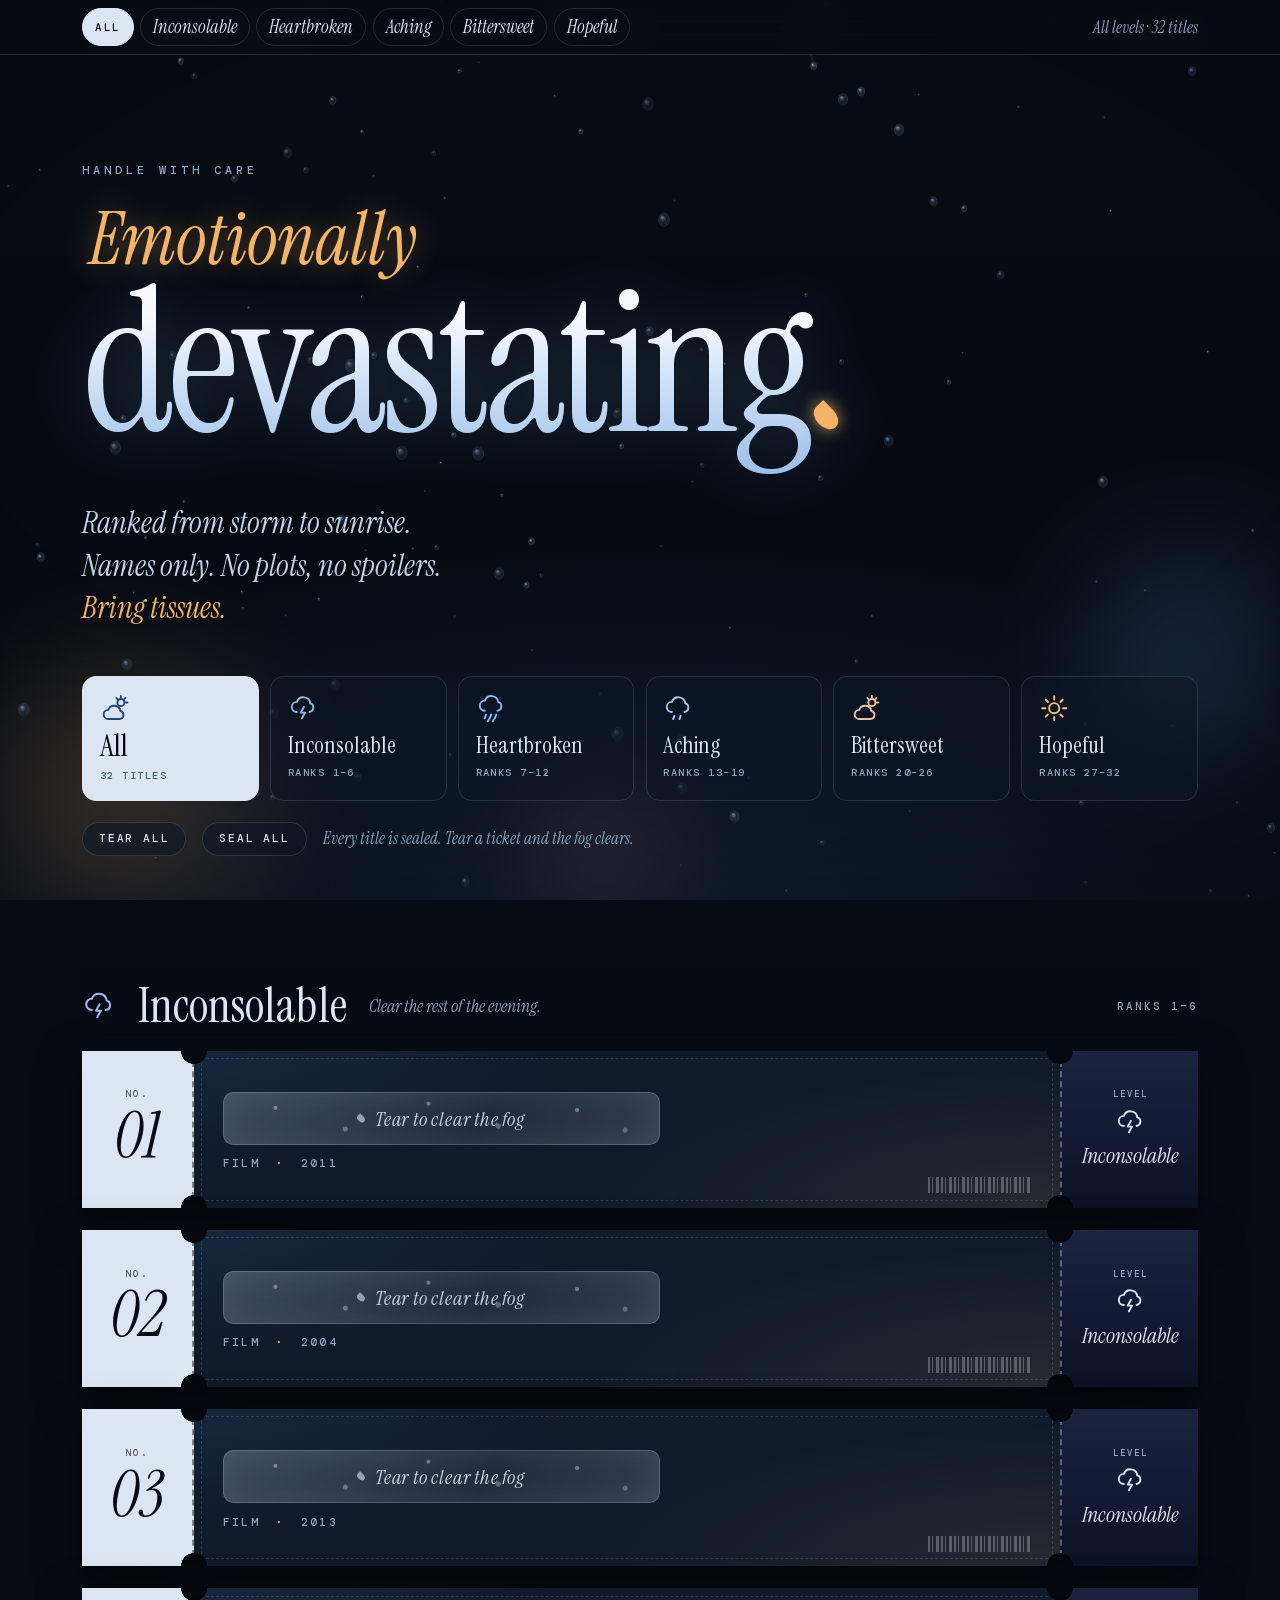
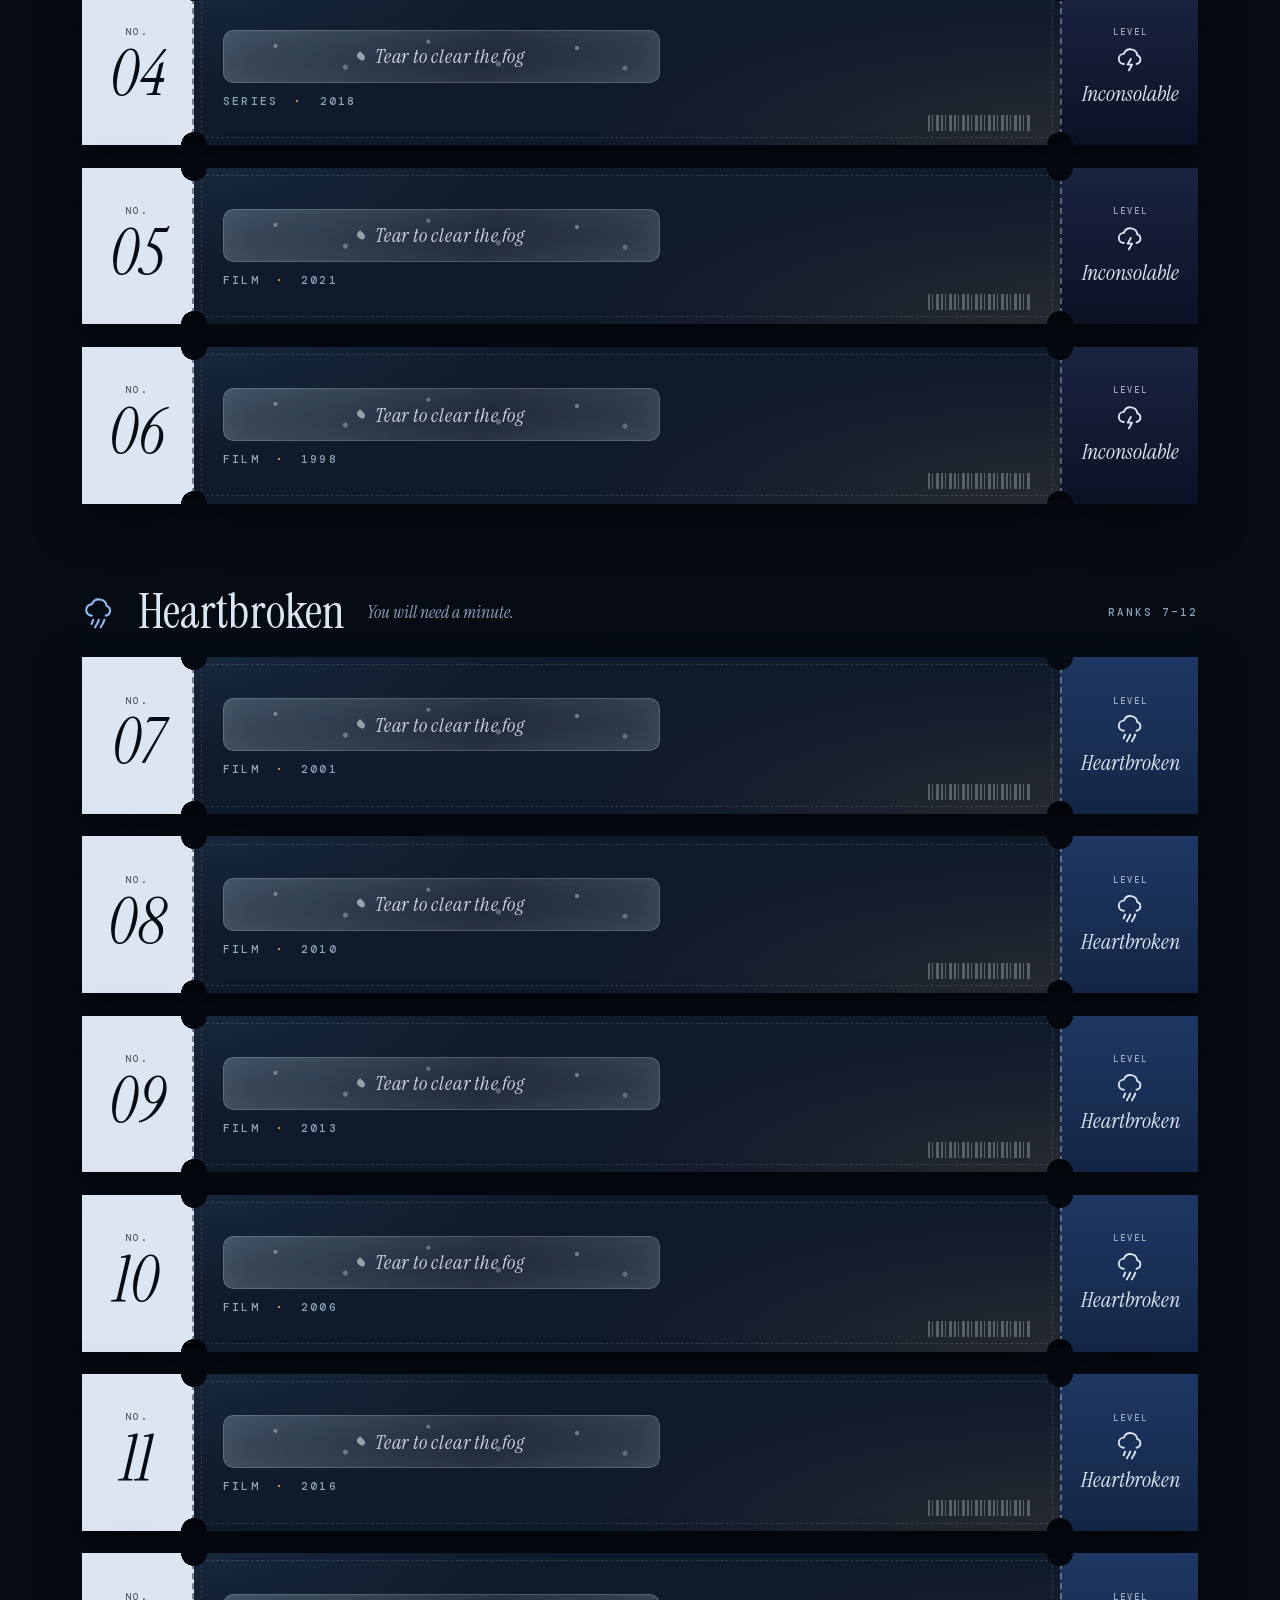
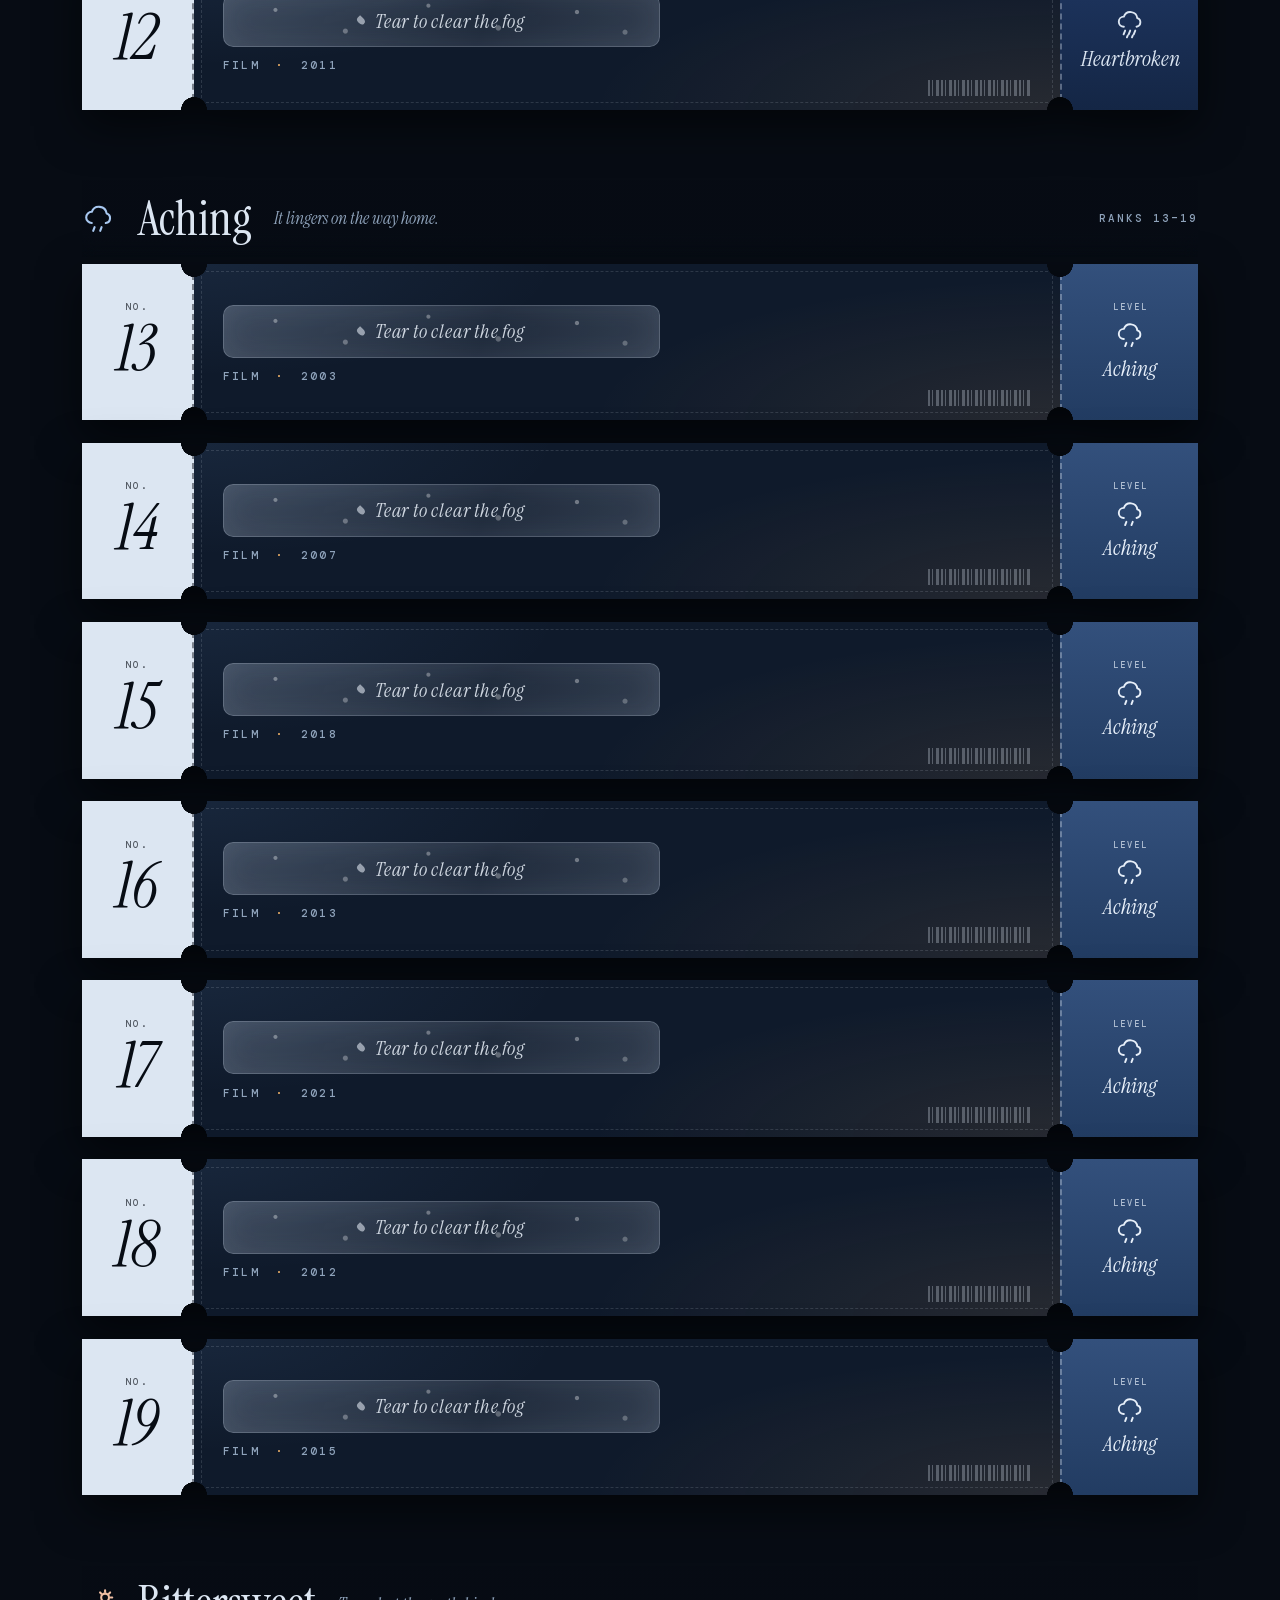
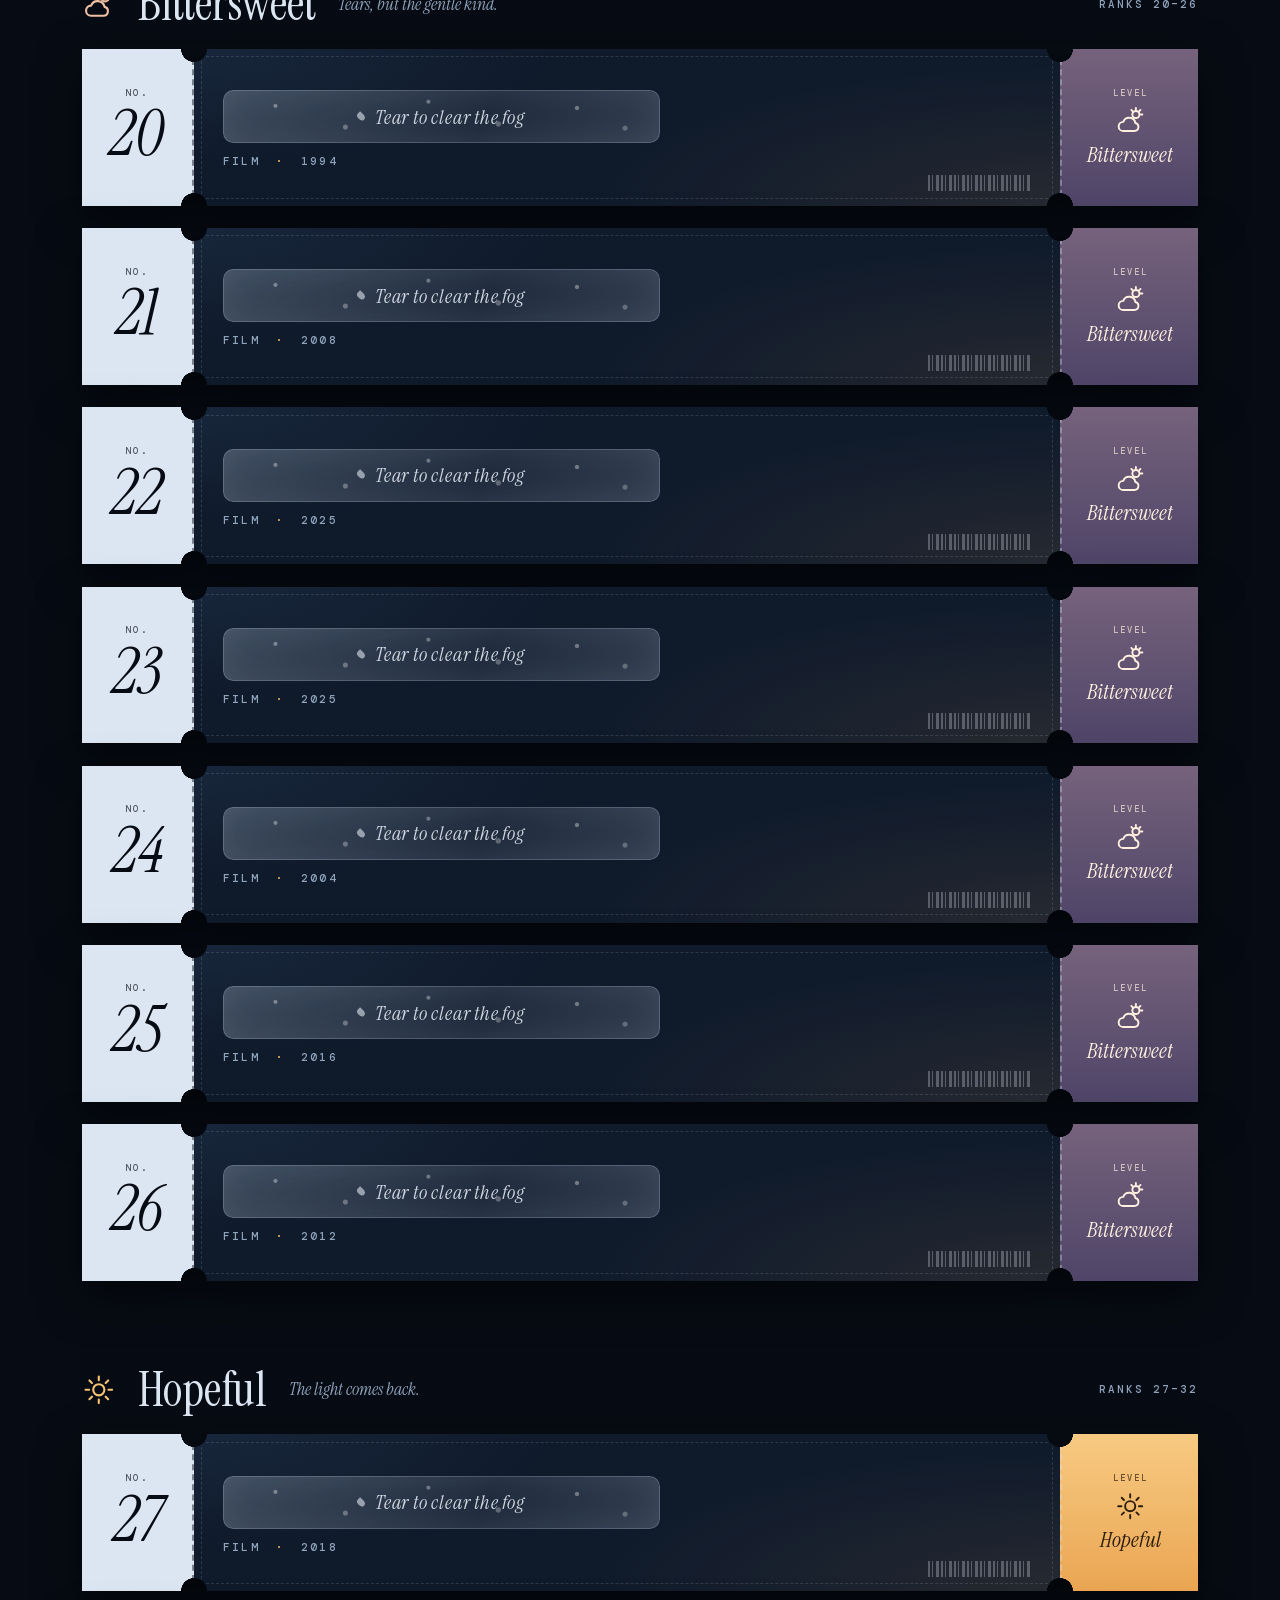
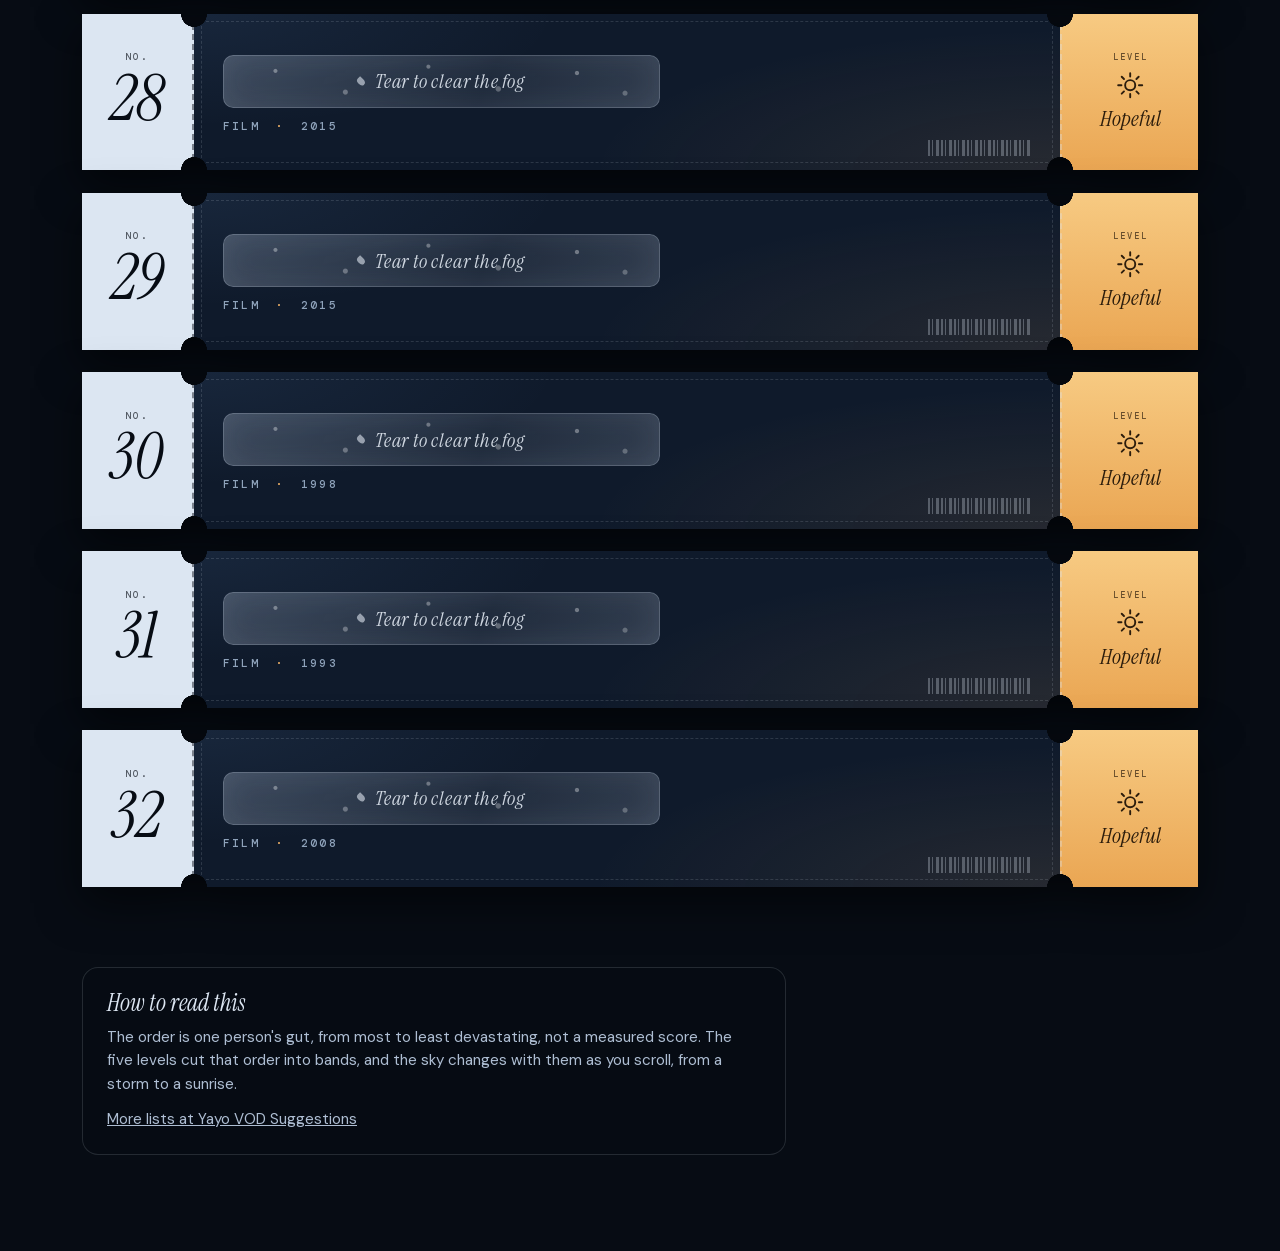
==== commit e40f2cf4: "Devastating list: 32 titles in the new five-level order" ====
--- a/devastating/index.html
+++ b/devastating/index.html
@@ -253,22 +253,22 @@
 const BANDS=[
  {name:'Inconsolable',blurb:'Clear the rest of the evening.',icon:'storm',from:1,to:6,s:['#1a2440','#0c1226','#dce6f2']},
  {name:'Heartbroken',blurb:'You will need a minute.',icon:'heavy',from:7,to:12,s:['#1f3763','#142645','#dce6f2']},
- {name:'Aching',blurb:'It lingers on the way home.',icon:'rain',from:13,to:18,s:['#33507c','#223c62','#e8f0fa']},
- {name:'Bittersweet',blurb:'Tears, but the gentle kind.',icon:'part',from:19,to:24,s:['#76627c','#4f4568','#fff0e0']},
- {name:'Hopeful',blurb:'The light comes back.',icon:'sun',from:25,to:29,s:['#f7ca82','#eaa653','#2b1c0c']}];
+ {name:'Aching',blurb:'It lingers on the way home.',icon:'rain',from:13,to:19,s:['#33507c','#223c62','#e8f0fa']},
+ {name:'Bittersweet',blurb:'Tears, but the gentle kind.',icon:'part',from:20,to:26,s:['#76627c','#4f4568','#fff0e0']},
+ {name:'Hopeful',blurb:'The light comes back.',icon:'sun',from:27,to:32,s:['#f7ca82','#eaa653','#2b1c0c']}];
 const FILMS=[
- ['One Day',2011],['Eternal Sunshine of the Spotless Mind',2004],['Kidding',2018,'Series'],['A Beautiful Mind',2001],['Saving Mr. Banks',2013],['The Shawshank Redemption',1994],
- ['Finch',2021],['Eagle Eye',2008],['Source Code',2011],['Lost in Translation',2003],['12 Years a Slave',2013],['The Intern',2015],
- ['You’ve Got Mail',1998],['Sleepless in Seattle',1993],['John Carter',2012],['Oblivion',2013],['Blood Red Sky',2021],['Death Wish',2018],
- ['Extinction',2015],['Sully',2016],['One Battle After Another',2025],['The Pursuit of Happyness',2006],['The Accountant 2',2025],['Collateral',2004],
- ['Django Unchained',2012],['Meet Joe Black',1998],['The Bucket List',2007],['Green Book',2018],['Yes Man',2008]
+ ['One Day',2011],['Eternal Sunshine of the Spotless Mind',2004],['12 Years a Slave',2013],['Kidding',2018,'Series'],['Finch',2021],['Meet Joe Black',1998],
+ ['A Beautiful Mind',2001],['Love & Other Drugs',2010],['Saving Mr. Banks',2013],['The Pursuit of Happyness',2006],['Passengers',2016],['Source Code',2011],
+ ['Lost in Translation',2003],['The Bucket List',2007],['Death Wish',2018],['Oblivion',2013],['Blood Red Sky',2021],['Django Unchained',2012],['Extinction',2015],
+ ['The Shawshank Redemption',1994],['Eagle Eye',2008],['One Battle After Another',2025],['The Accountant 2',2025],['Collateral',2004],['Sully',2016],['John Carter',2012],
+ ['Green Book',2018],['The Martian',2015],['The Intern',2015],['You\u2019ve Got Mail',1998],['Sleepless in Seattle',1993],['Yes Man',2008]
 ].map(([t,y,k],i)=>({t,y,k:k||'Film',r:i+1,b:BANDS.findIndex(b=>i+1>=b.from&&i+1<=b.to)}));
 const $=id=>document.getElementById(id),esc=s=>String(s).replace(/[&<>"]/g,c=>({'&':'&amp;','<':'&lt;','>':'&gt;','"':'&quot;'}[c]));
 const REDUCED=matchMedia('(prefers-reduced-motion: reduce)').matches;
 const ic=(i,extra='')=>`<span class="ic lv${i} ${extra}" aria-hidden="true">${ICONS[BANDS[i].icon]}</span>`;
 let tier='all',TORN=new Set();
-try{TORN=new Set(JSON.parse(localStorage.getItem('yayo-devastating-torn')||'[]'))}catch(e){}
-const save=()=>{try{localStorage.setItem('yayo-devastating-torn',JSON.stringify([...TORN]))}catch(e){}};
+try{TORN=new Set(JSON.parse(localStorage.getItem('yayo-devastating-torn-v2')||'[]'))}catch(e){}
+const save=()=>{try{localStorage.setItem('yayo-devastating-torn-v2',JSON.stringify([...TORN]))}catch(e){}};
 const label=(f,b,torn)=>esc(`${torn?f.t+'. ':''}Ranked ${f.r} of ${FILMS.length}, ${b.name}. ${f.k}, ${f.y}.${torn?'':' Title hidden. Activate to tear the ticket and reveal it.'}`);
 
 function bits(li){
@@ -281,8 +281,8 @@
   }
 }
 function tear(li){
-  const r=+li.dataset.r;if(TORN.has(r))return;TORN.add(r);save();
-  const f=FILMS[r-1],b=BANDS[f.b],tk=li.querySelector('.ticket');
+  const r=+li.dataset.r,f=FILMS[r-1],b=BANDS[f.b];if(TORN.has(f.t))return;TORN.add(f.t);save();
+  const tk=li.querySelector('.ticket');
   tk.setAttribute('aria-pressed','true');tk.setAttribute('aria-label',label(f,b,true).replace(/&amp;/g,'&'));
   if(!REDUCED){li.classList.add('tearing');bits(li);try{navigator.vibrate&&navigator.vibrate(14)}catch(e){}setTimeout(()=>{li.classList.add('torn');li.classList.remove('tearing')},950)}
   else li.classList.add('torn');
@@ -323,7 +323,7 @@
     if(tier!=='all'&&tier!==bi)return;
     const rows=FILMS.filter(f=>f.b===bi);if(!rows.length)return;
     html+=`<section class="tier" data-i="${bi}" aria-labelledby="h${bi}"><h2 class="band" id="h${bi}">${ic(bi)}<span class="nm">${b.name}</span><span class="bl">${esc(b.blurb)}</span><span class="ct">ranks ${b.from}–${b.to}</span></h2><ol>`+
-    rows.map(f=>{const torn=TORN.has(f.r);return `<li class="row${torn?' torn':''}" style="--i:${n++};--s1:${b.s[0]};--s2:${b.s[1]};--sx:${b.s[2]}" data-r="${f.r}"><div class="ticket" role="button" tabindex="0" aria-pressed="${torn}" aria-label="${label(f,b,torn)}"><div class="stubl"><small>No.</small><span class="rk">${String(f.r).padStart(2,'0')}</span></div><div class="tt"><div class="ttl"><h3>${esc(f.t)}</h3><span class="fog" aria-hidden="true">Tear to clear the fog</span></div><p class="meta"><span>${f.k}</span><span>${f.y}</span></p><i class="code" aria-hidden="true"></i><span class="used" aria-hidden="true">Felt it</span></div><div class="stubr" aria-hidden="true"><small>Level</small>${ic(bi)}<b>${b.name}</b></div></div></li>`}).join('')+`</ol></section>`;
+    rows.map(f=>{const torn=TORN.has(f.t);return `<li class="row${torn?' torn':''}" style="--i:${n++};--s1:${b.s[0]};--s2:${b.s[1]};--sx:${b.s[2]}" data-r="${f.r}"><div class="ticket" role="button" tabindex="0" aria-pressed="${torn}" aria-label="${label(f,b,torn)}"><div class="stubl"><small>No.</small><span class="rk">${String(f.r).padStart(2,'0')}</span></div><div class="tt"><div class="ttl"><h3>${esc(f.t)}</h3><span class="fog" aria-hidden="true">Tear to clear the fog</span></div><p class="meta"><span>${f.k}</span><span>${f.y}</span></p><i class="code" aria-hidden="true"></i><span class="used" aria-hidden="true">Felt it</span></div><div class="stubr" aria-hidden="true"><small>Level</small>${ic(bi)}<b>${b.name}</b></div></div></li>`}).join('')+`</ol></section>`;
   });
   list.innerHTML=html||'<p class="empty">Nothing here. Pick another level.</p>';
   clearTimeout(render.t);if(deal)render.t=setTimeout(()=>list.classList.remove('deal'),2800);
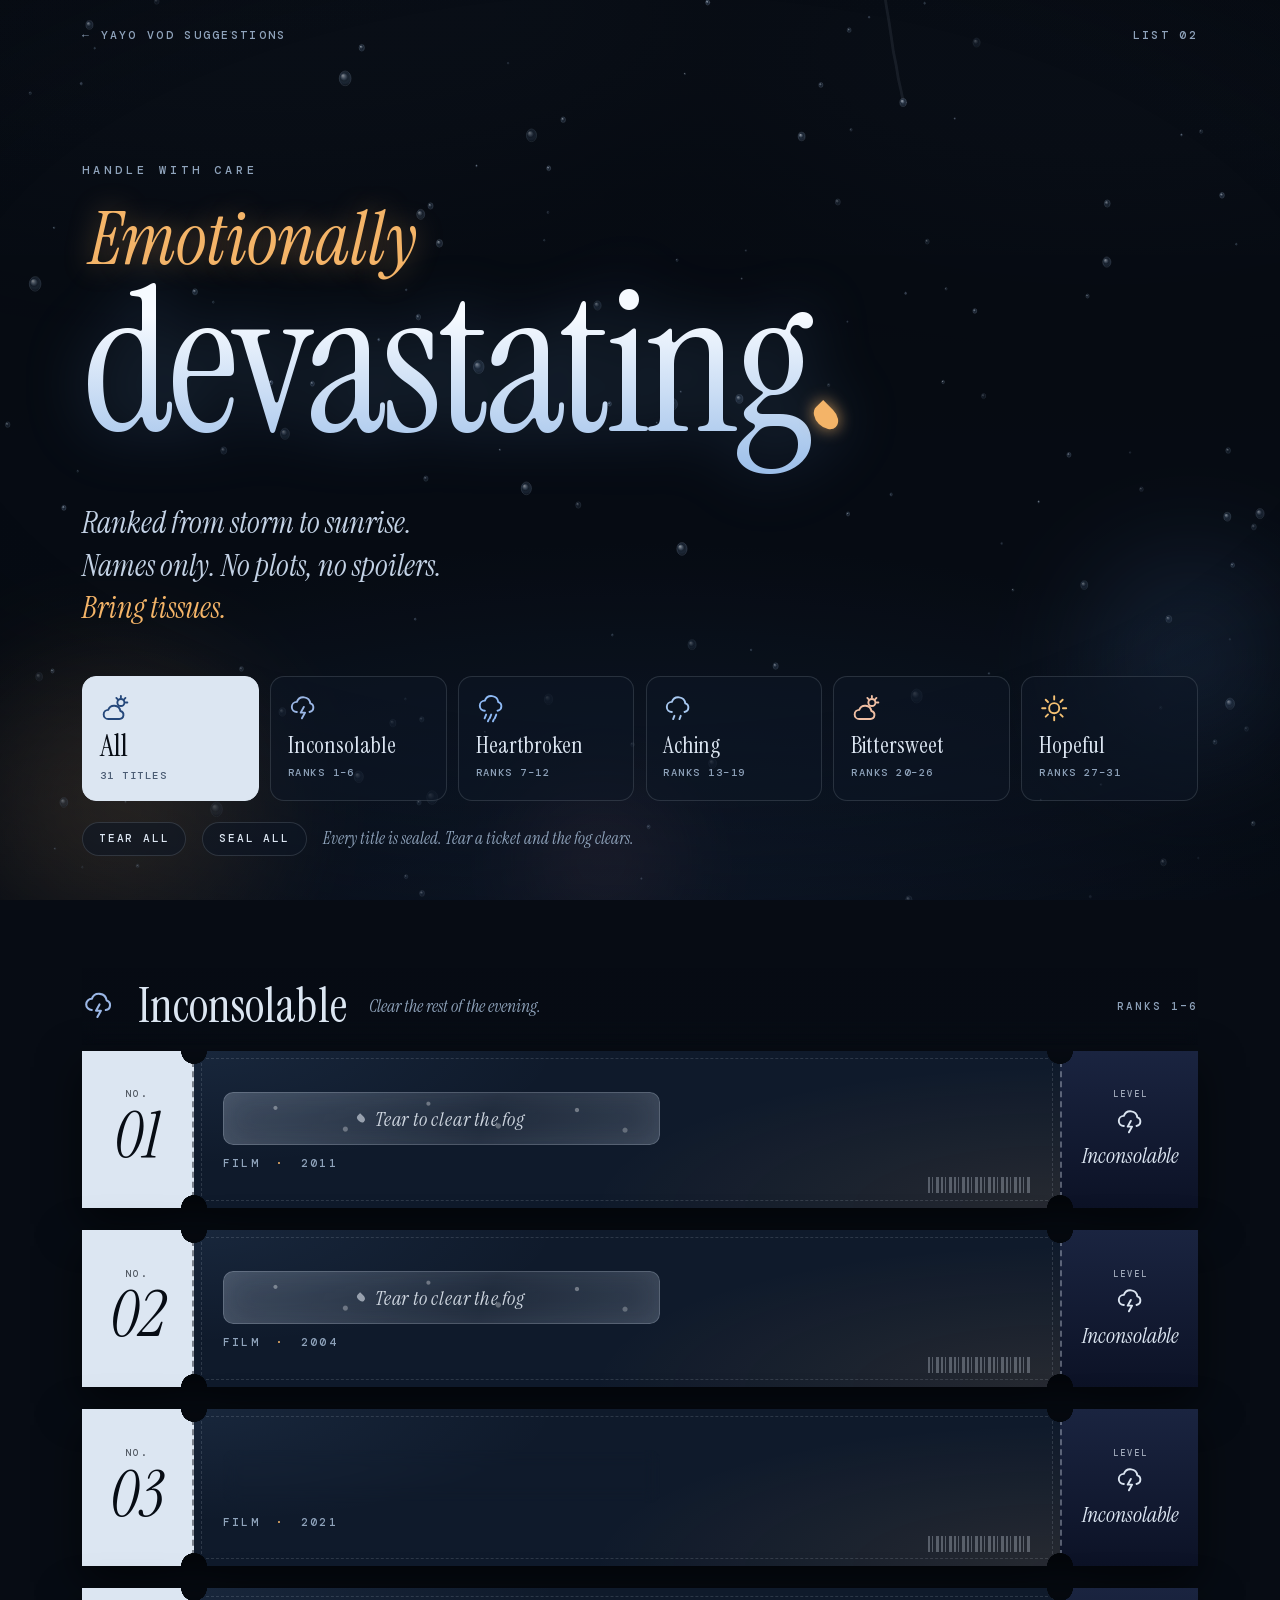
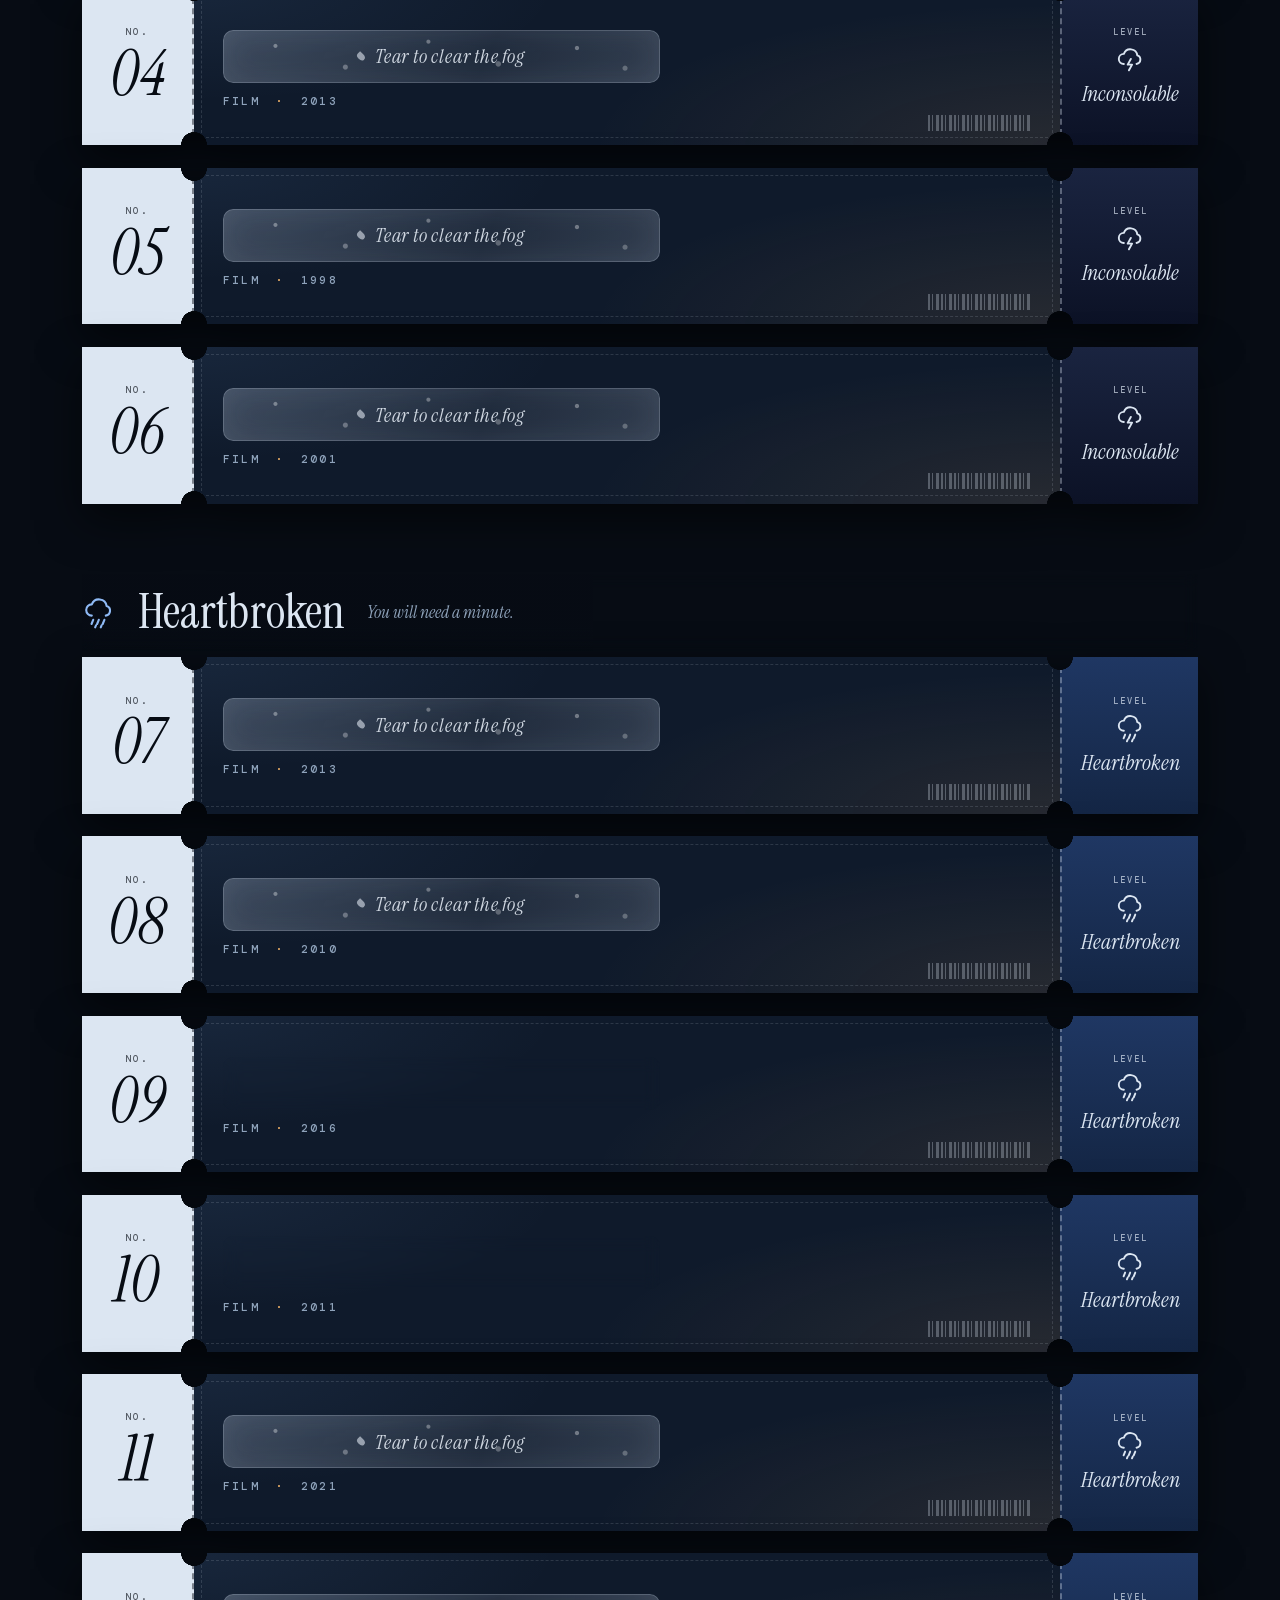
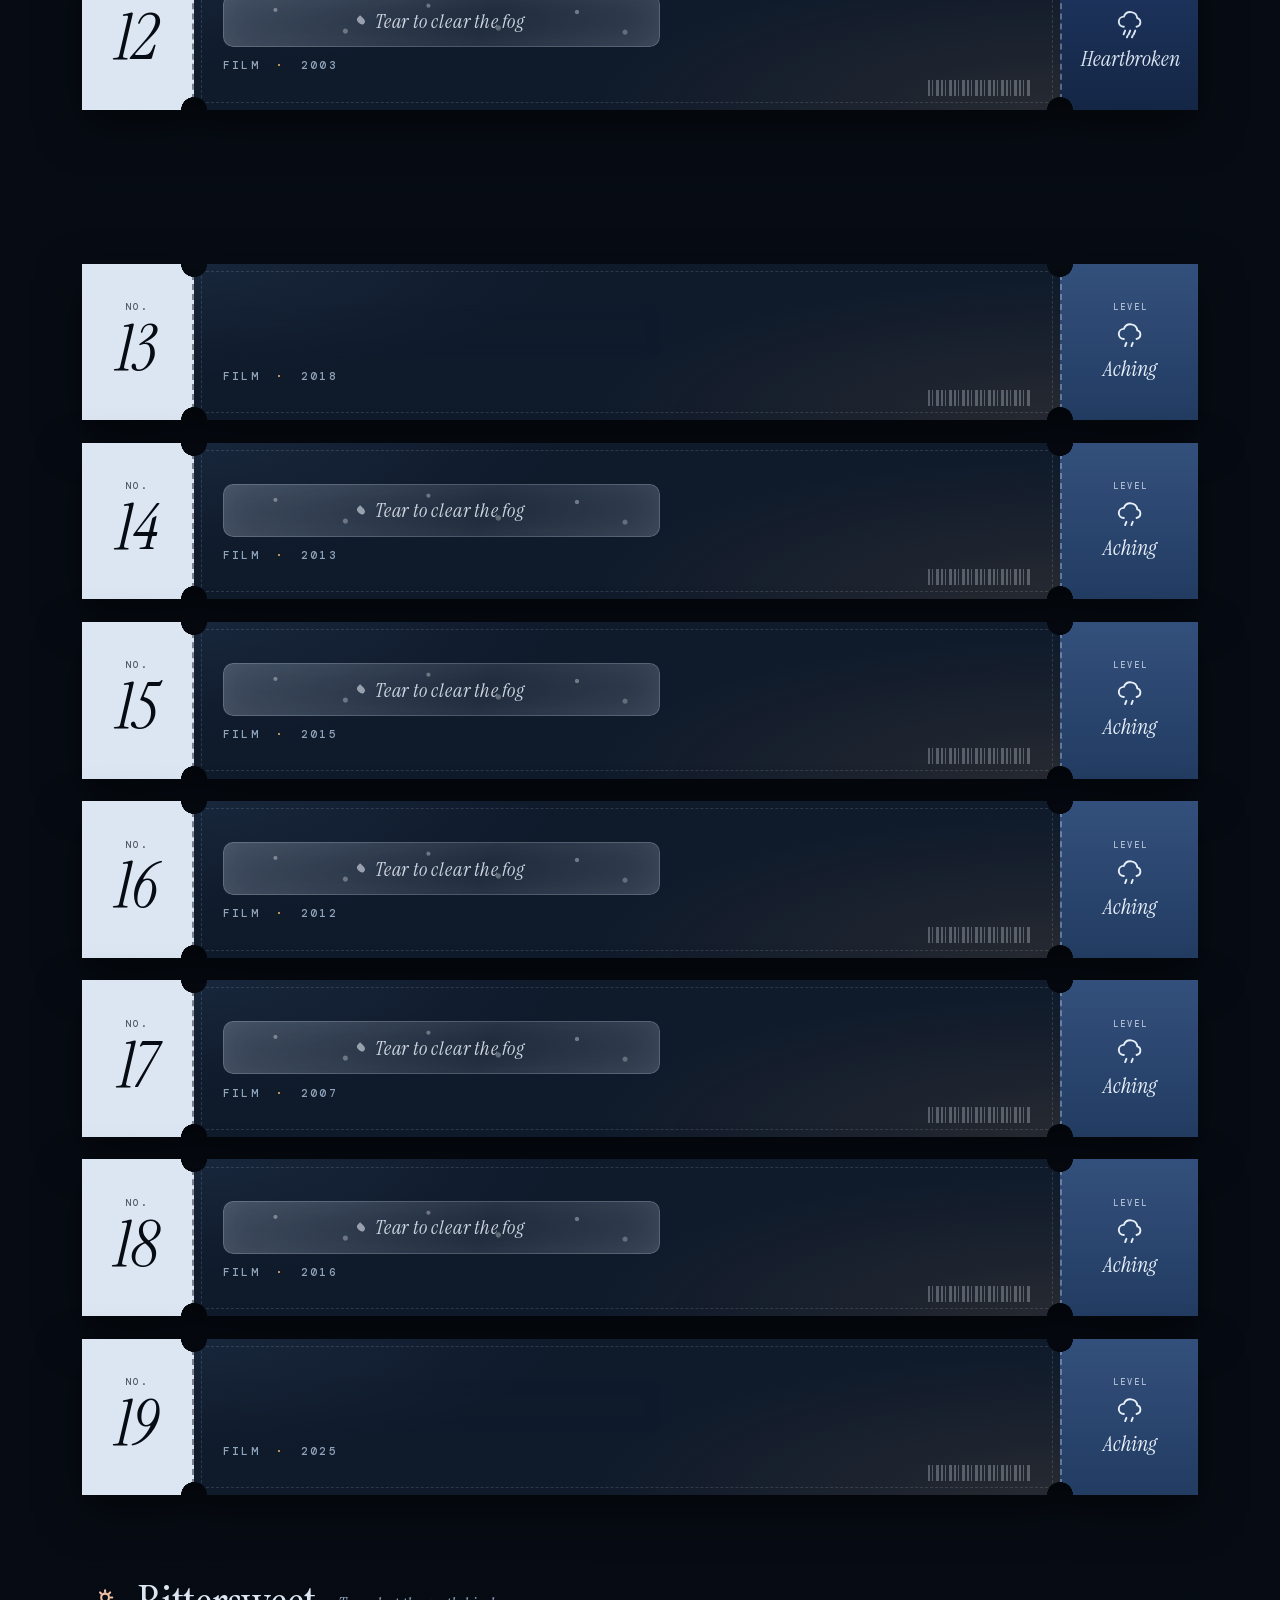
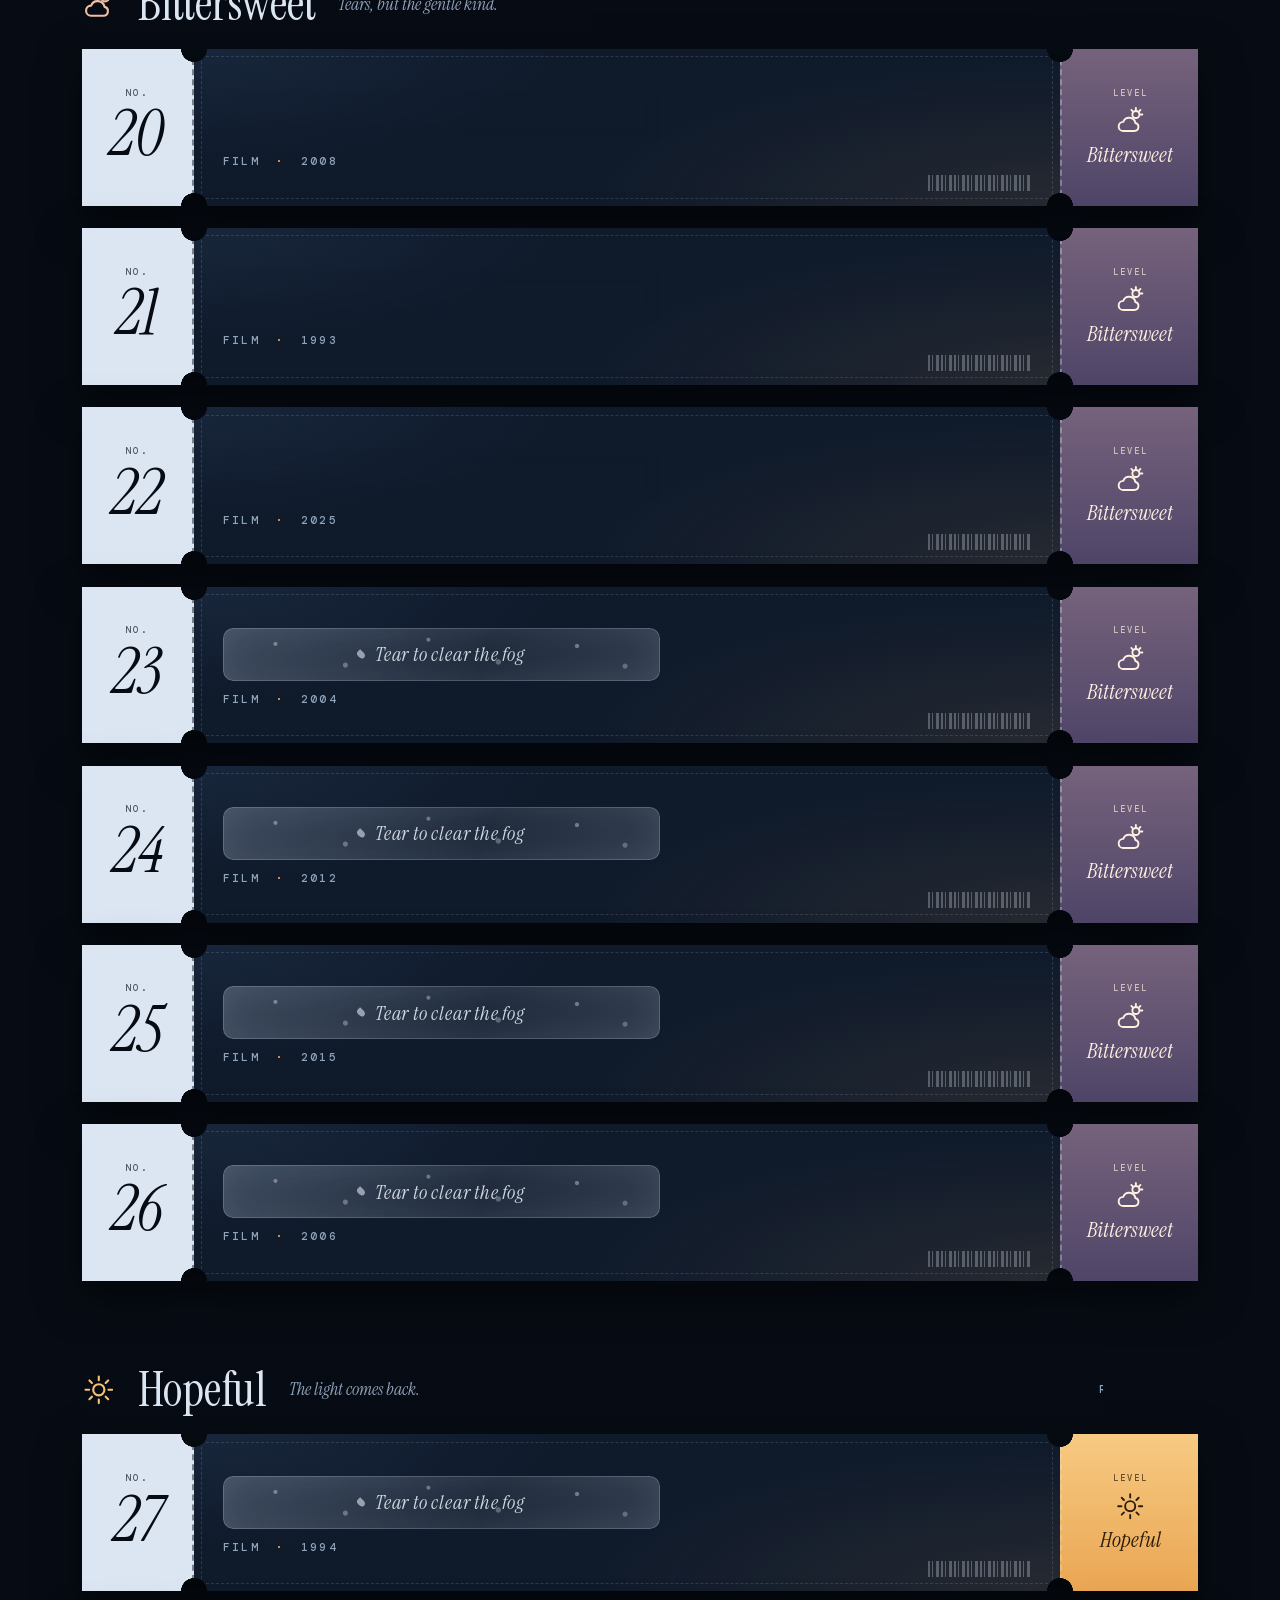
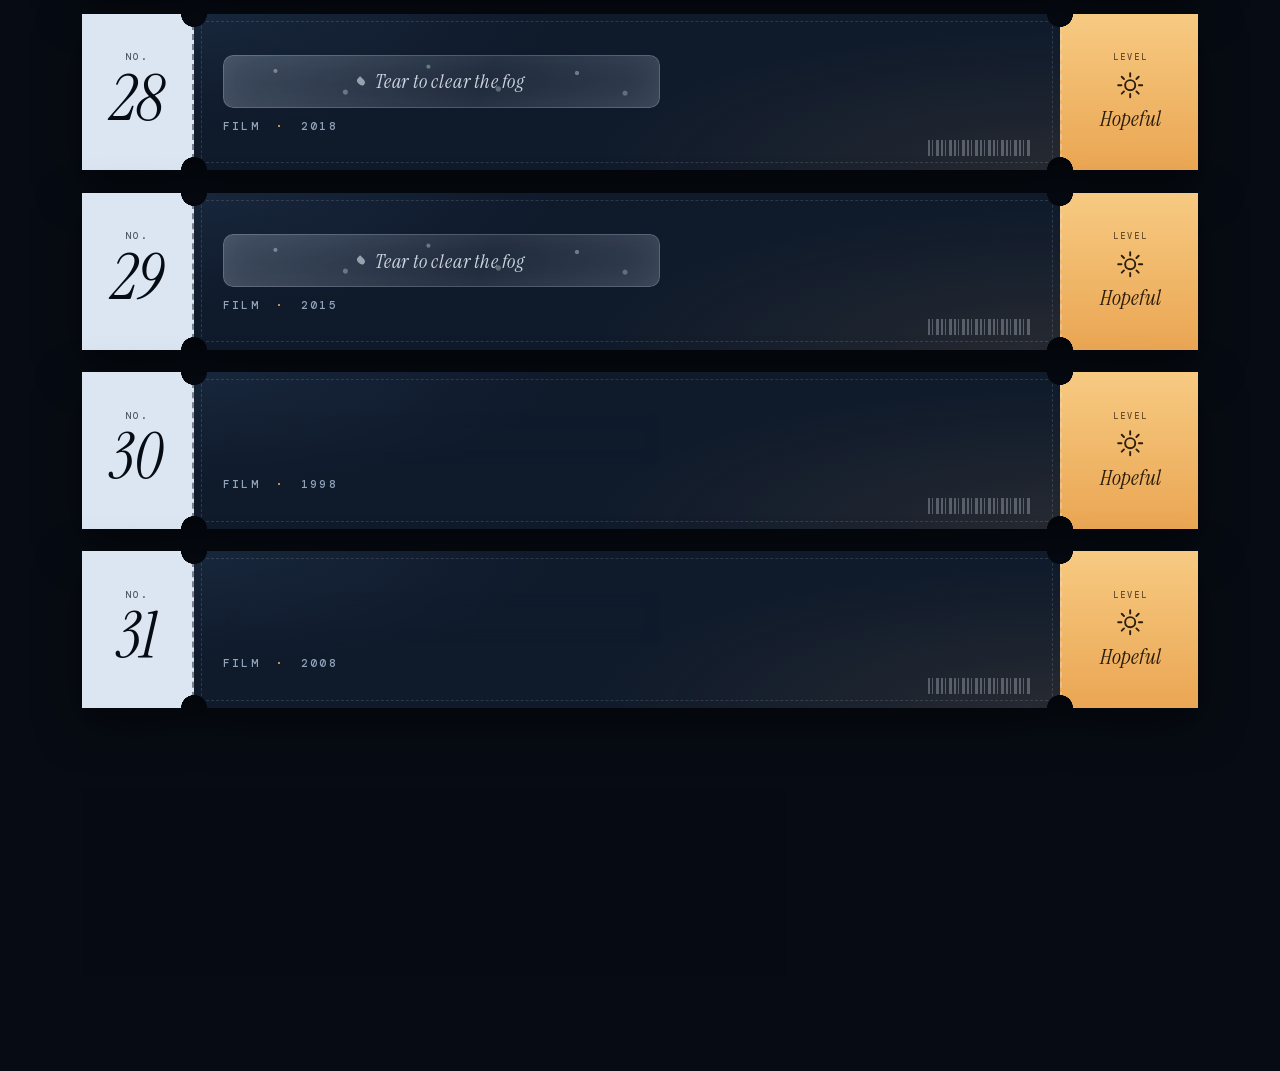
==== commit 2fc2cdb5: "Devastating list: 31 titles in the final order" ====
--- a/devastating/index.html
+++ b/devastating/index.html
@@ -255,13 +255,14 @@
  {name:'Heartbroken',blurb:'You will need a minute.',icon:'heavy',from:7,to:12,s:['#1f3763','#142645','#dce6f2']},
  {name:'Aching',blurb:'It lingers on the way home.',icon:'rain',from:13,to:19,s:['#33507c','#223c62','#e8f0fa']},
  {name:'Bittersweet',blurb:'Tears, but the gentle kind.',icon:'part',from:20,to:26,s:['#76627c','#4f4568','#fff0e0']},
- {name:'Hopeful',blurb:'The light comes back.',icon:'sun',from:27,to:32,s:['#f7ca82','#eaa653','#2b1c0c']}];
+ {name:'Hopeful',blurb:'The light comes back.',icon:'sun',from:27,to:31,s:['#f7ca82','#eaa653','#2b1c0c']}];
 const FILMS=[
- ['One Day',2011],['Eternal Sunshine of the Spotless Mind',2004],['12 Years a Slave',2013],['Kidding',2018,'Series'],['Finch',2021],['Meet Joe Black',1998],
- ['A Beautiful Mind',2001],['Love & Other Drugs',2010],['Saving Mr. Banks',2013],['The Pursuit of Happyness',2006],['Passengers',2016],['Source Code',2011],
- ['Lost in Translation',2003],['The Bucket List',2007],['Death Wish',2018],['Oblivion',2013],['Blood Red Sky',2021],['Django Unchained',2012],['Extinction',2015],
- ['The Shawshank Redemption',1994],['Eagle Eye',2008],['One Battle After Another',2025],['The Accountant 2',2025],['Collateral',2004],['Sully',2016],['John Carter',2012],
- ['Green Book',2018],['The Martian',2015],['The Intern',2015],['You\u2019ve Got Mail',1998],['Sleepless in Seattle',1993],['Yes Man',2008]
+ ['One Day',2011], ['Eternal Sunshine of the Spotless Mind',2004], ['Finch',2021], ['12 Years a Slave',2013], ['Meet Joe Black',1998], ['A Beautiful Mind',2001],
+ ['Saving Mr. Banks',2013], ['Love & Other Drugs',2010], ['Passengers',2016], ['Source Code',2011], ['Blood Red Sky',2021], ['Lost in Translation',2003],
+ ['Death Wish',2018], ['Oblivion',2013], ['Extinction',2015], ['Django Unchained',2012], ['The Bucket List',2007], ['Sully',2016],
+ ['One Battle After Another',2025], ['Eagle Eye',2008], ['Sleepless in Seattle',1993], ['The Accountant 2',2025], ['Collateral',2004], ['John Carter',2012],
+ ['The Martian',2015], ['The Pursuit of Happyness',2006], ['The Shawshank Redemption',1994], ['Green Book',2018], ['The Intern',2015], ['You\u2019ve Got Mail',1998],
+ ['Yes Man',2008]
 ].map(([t,y,k],i)=>({t,y,k:k||'Film',r:i+1,b:BANDS.findIndex(b=>i+1>=b.from&&i+1<=b.to)}));
 const $=id=>document.getElementById(id),esc=s=>String(s).replace(/[&<>"]/g,c=>({'&':'&amp;','<':'&lt;','>':'&gt;','"':'&quot;'}[c]));
 const REDUCED=matchMedia('(prefers-reduced-motion: reduce)').matches;
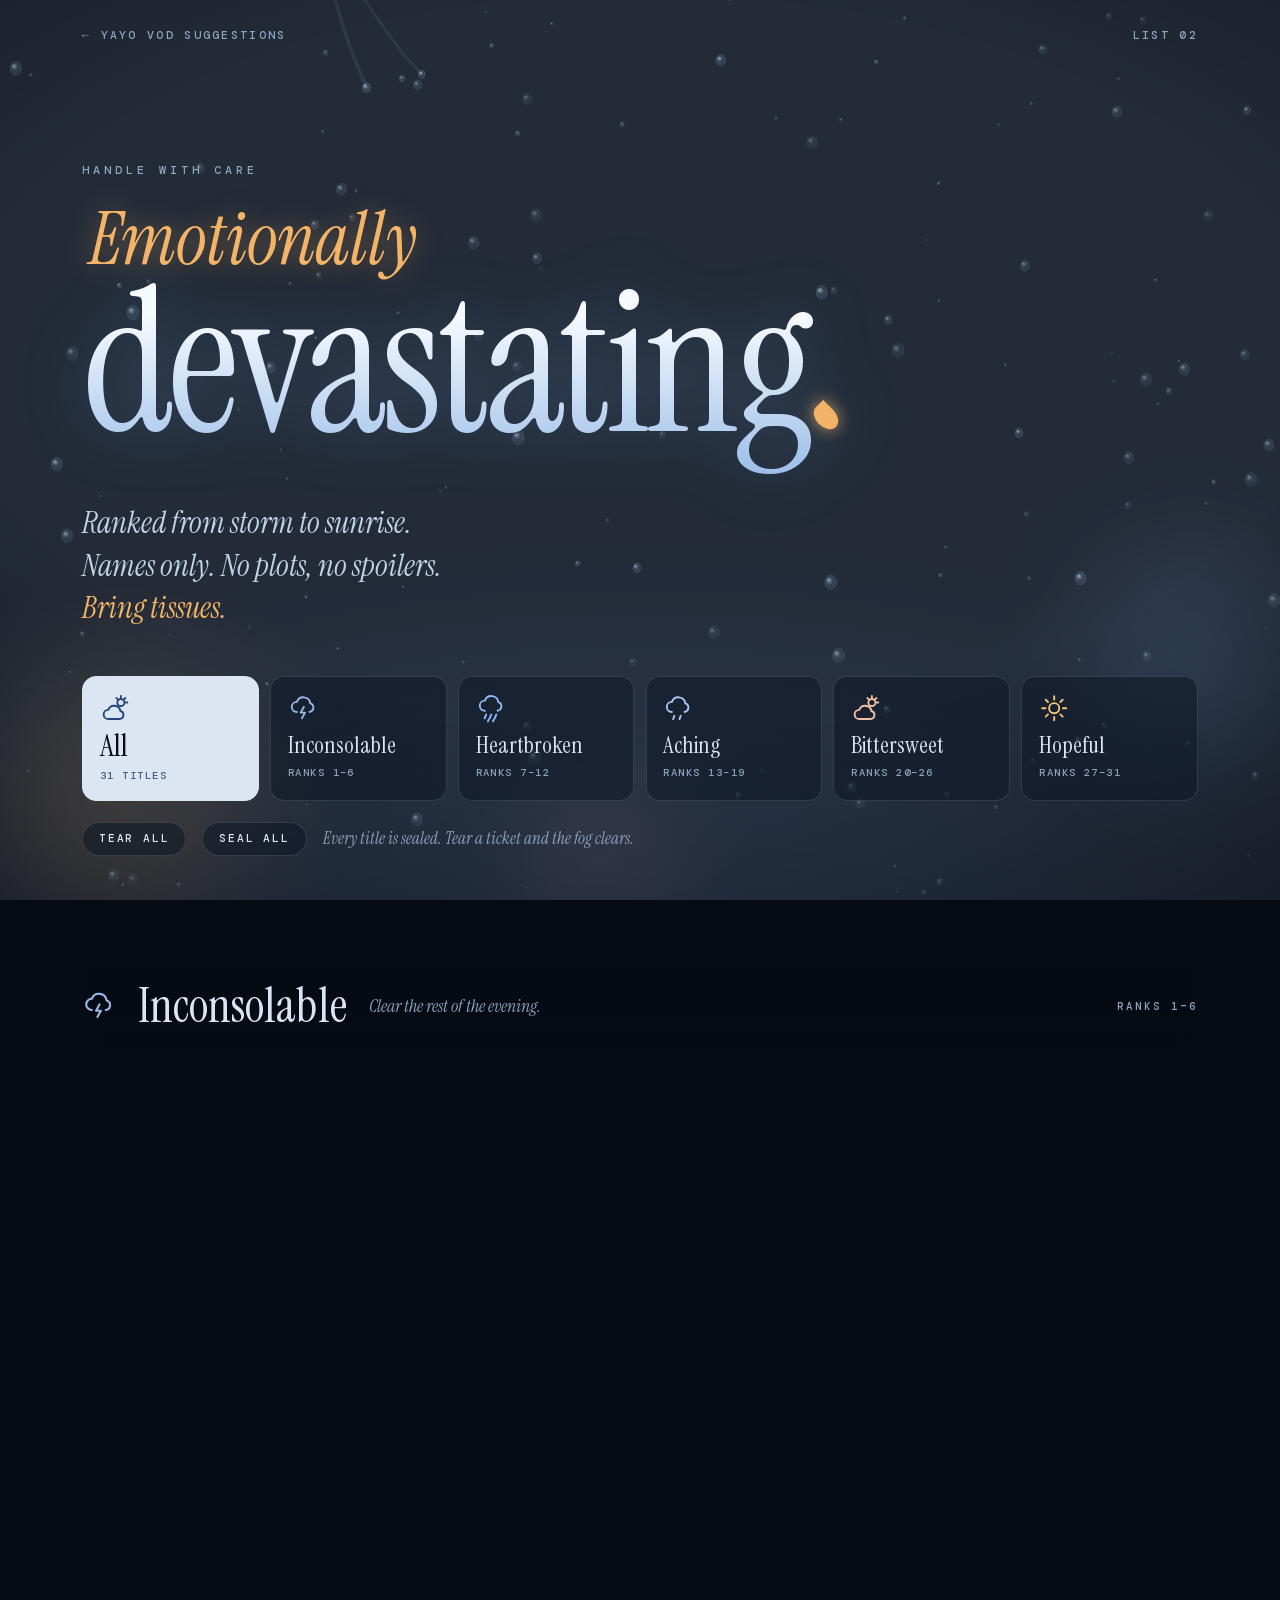
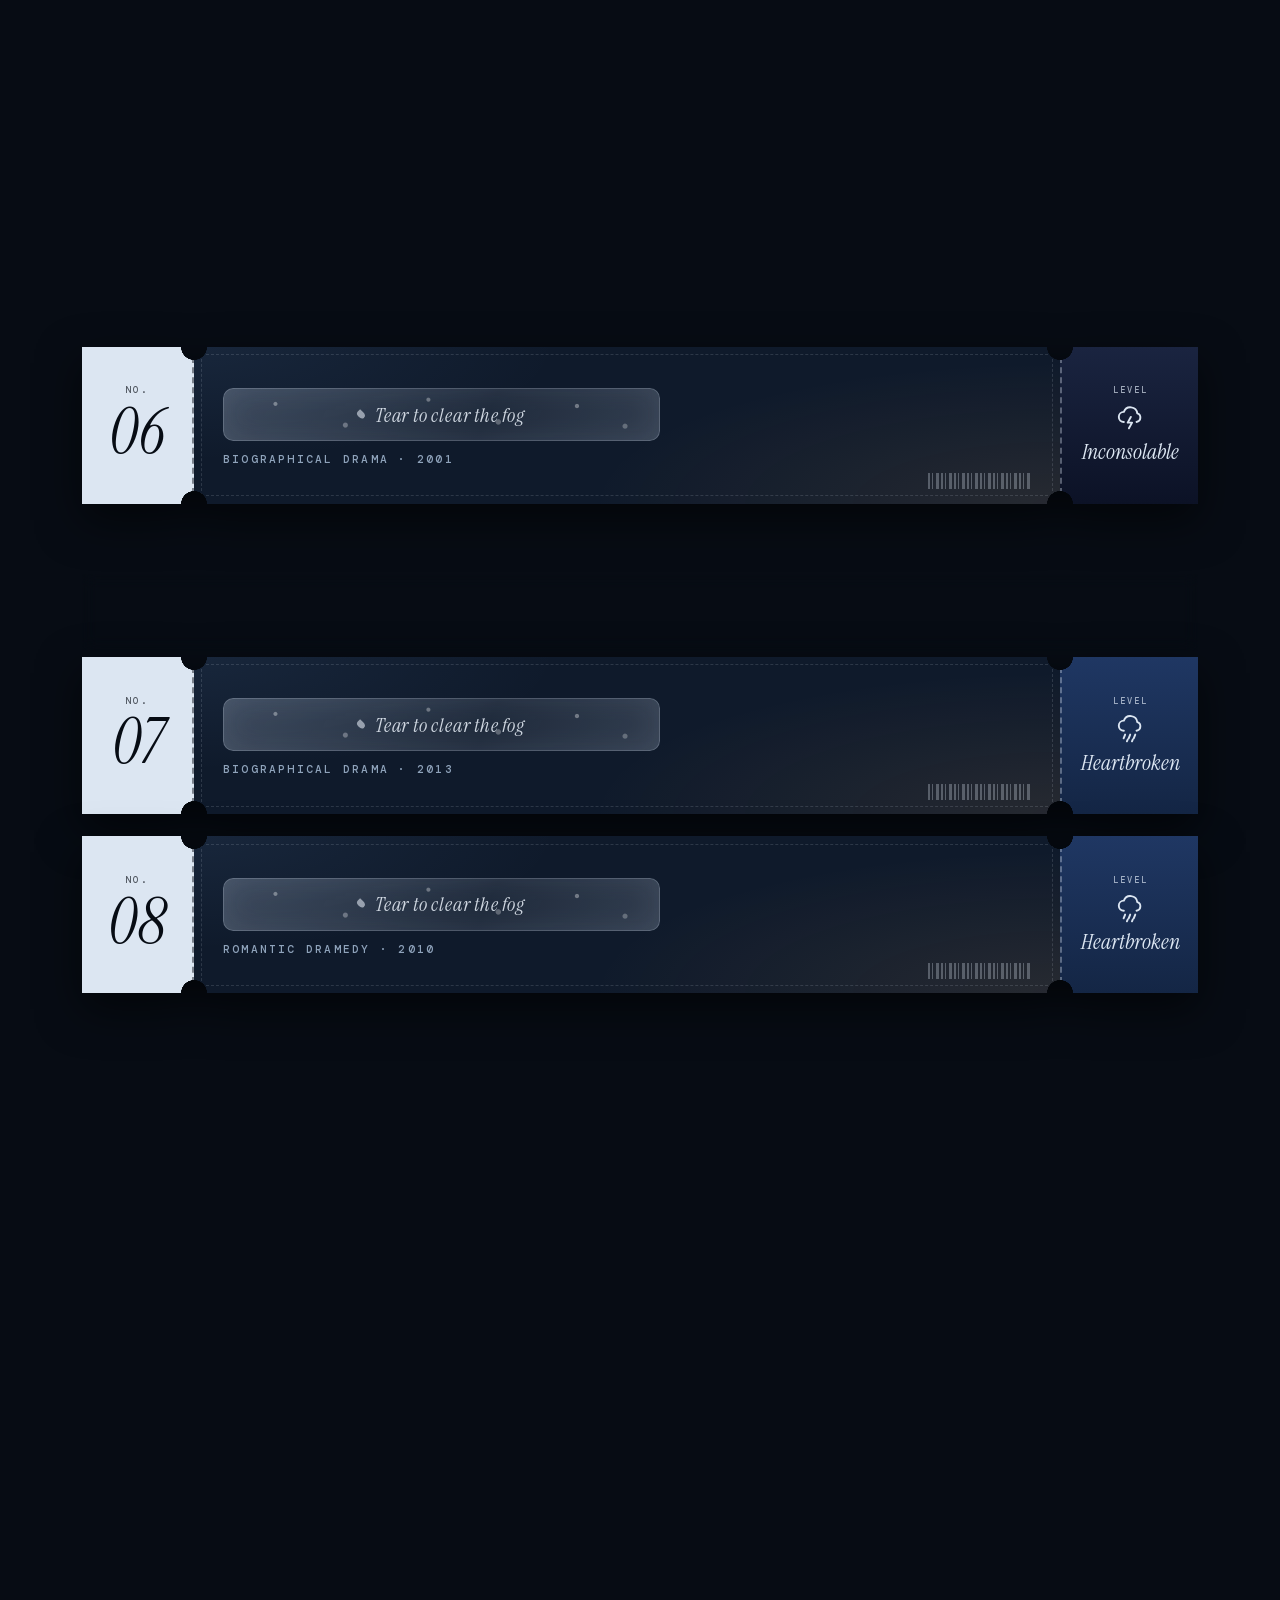
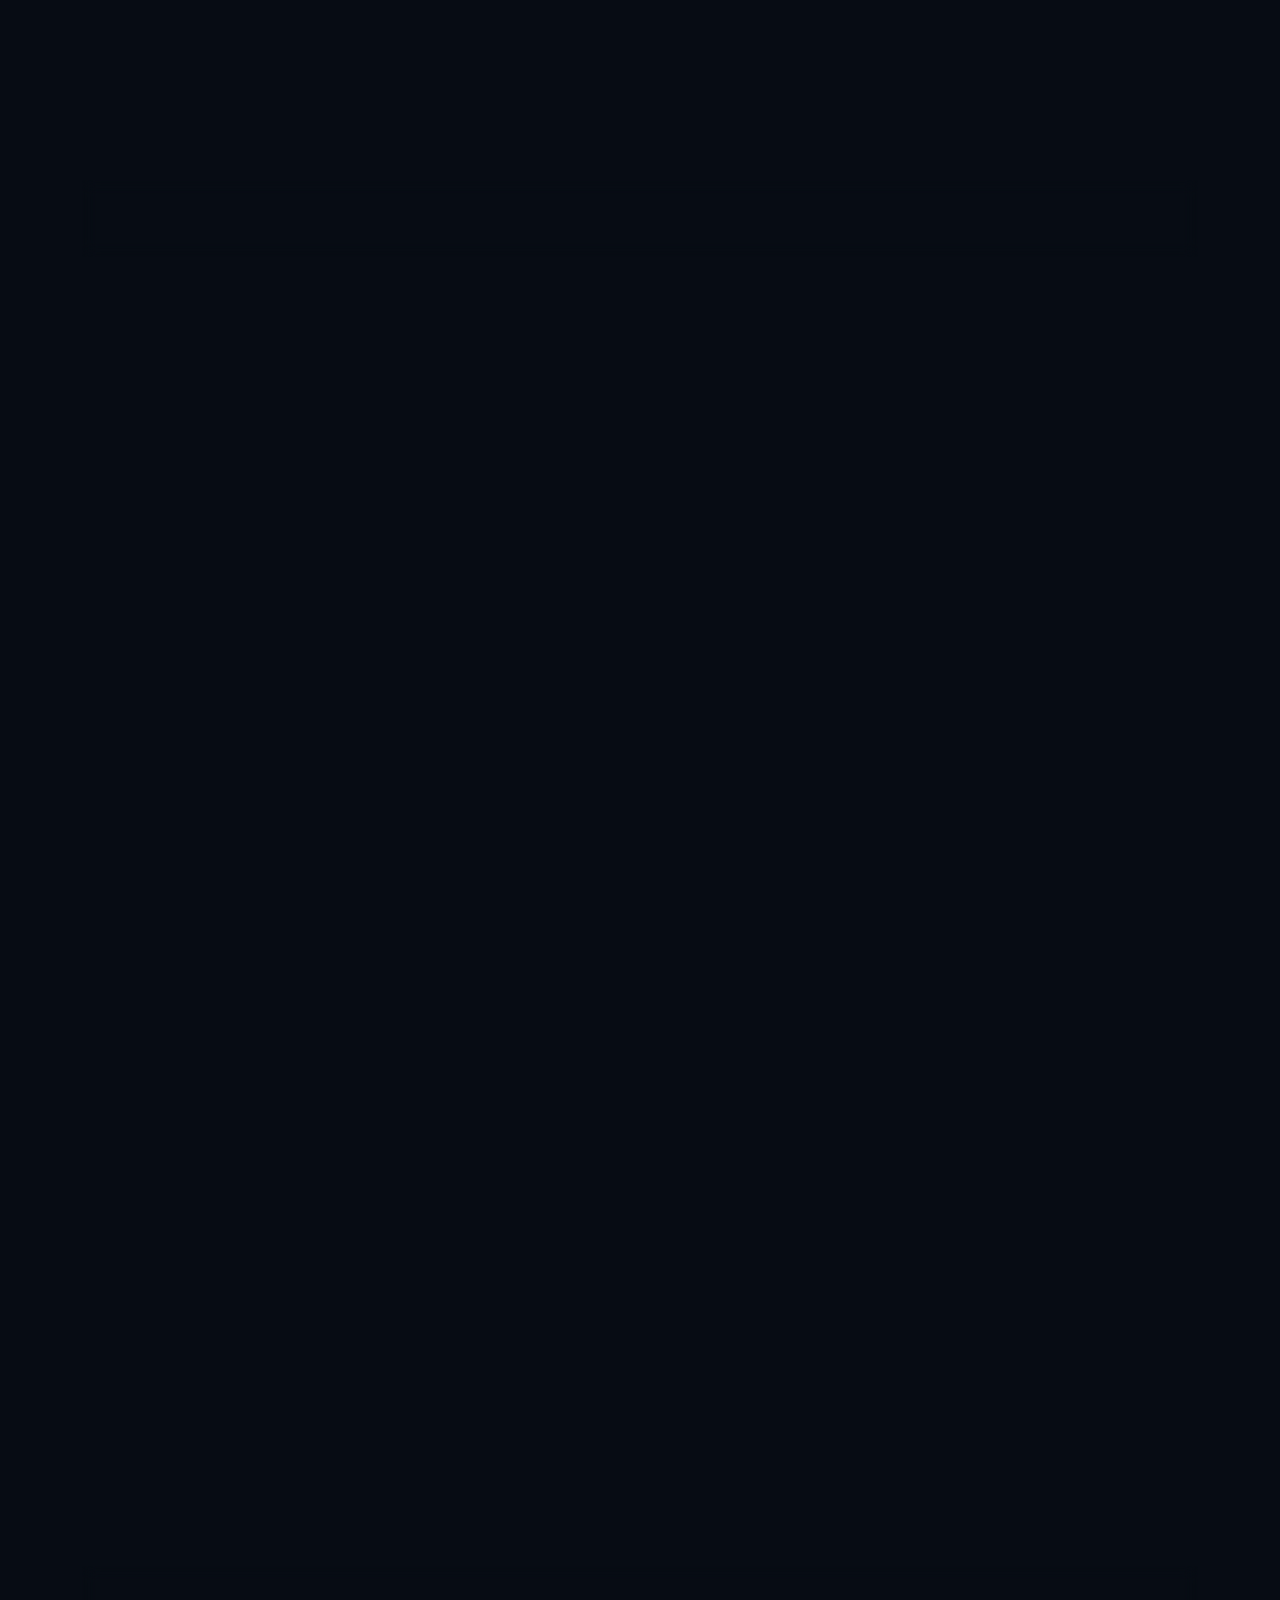
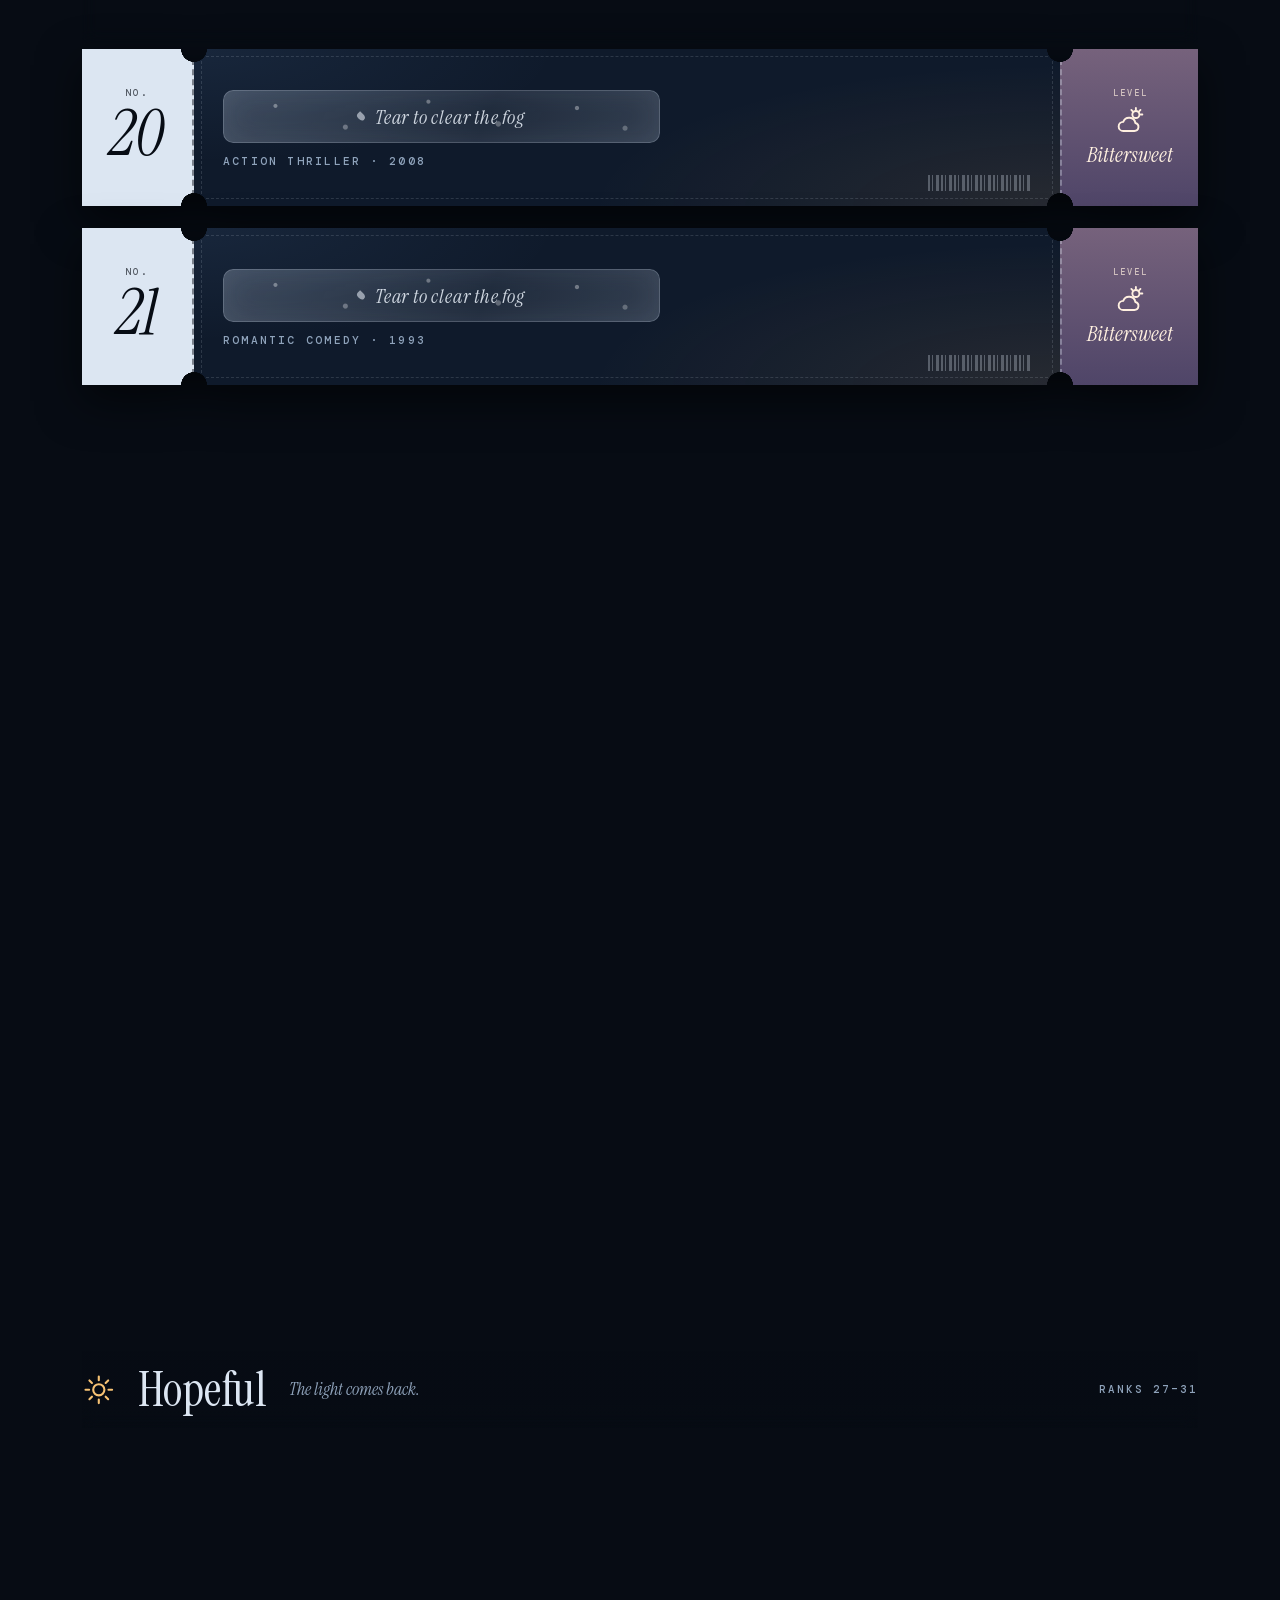
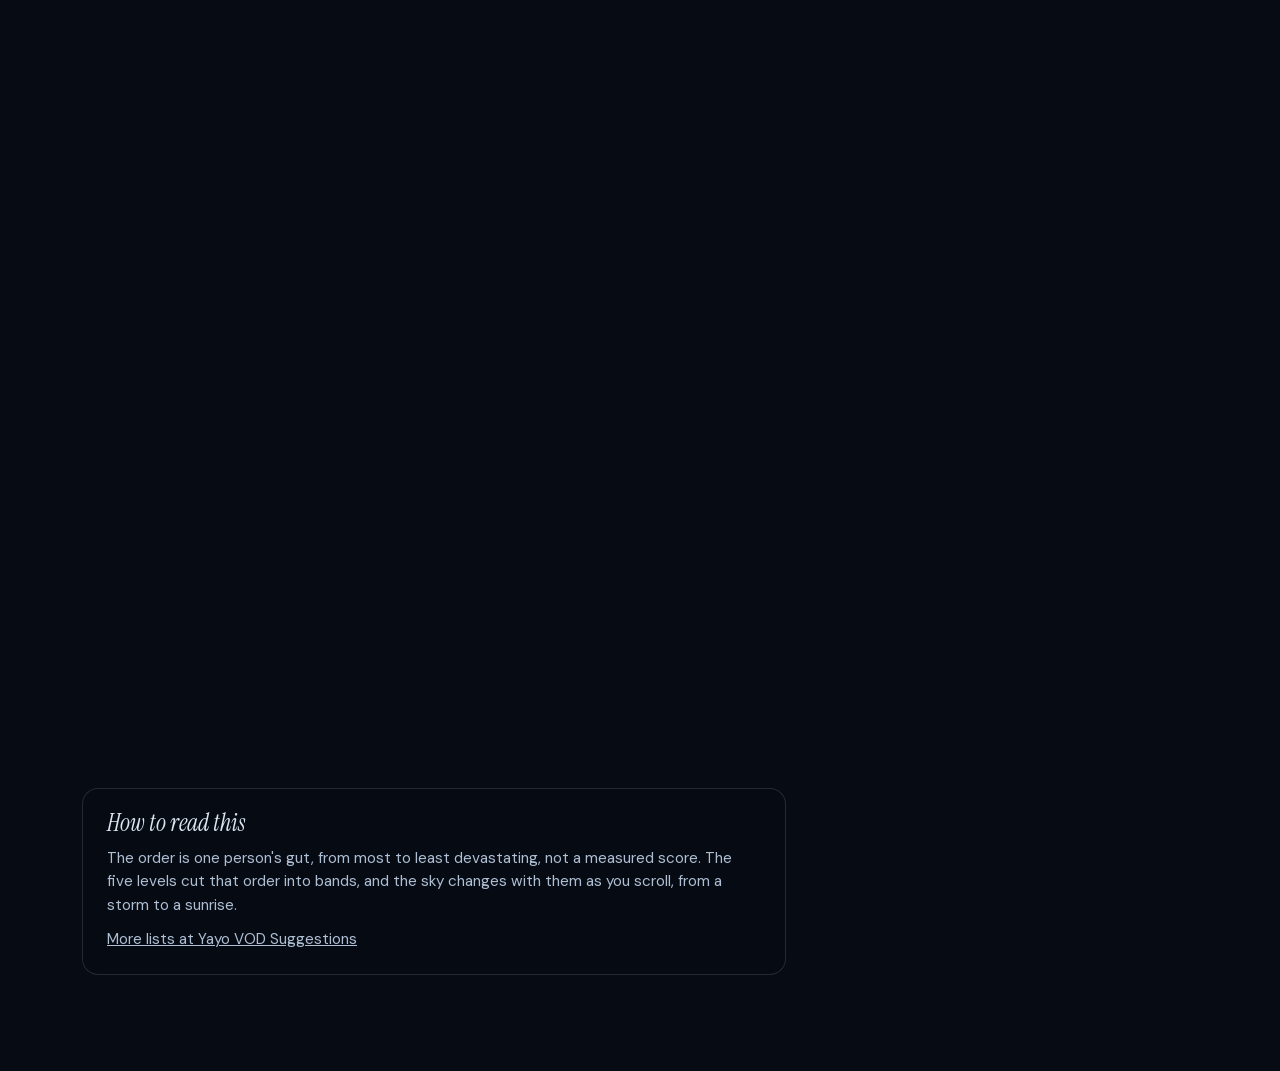
==== commit 0ddc418a: "Devastating list: genre tags next to the year instead of 'Film'" ====
--- a/devastating/index.html
+++ b/devastating/index.html
@@ -257,12 +257,12 @@
  {name:'Bittersweet',blurb:'Tears, but the gentle kind.',icon:'part',from:20,to:26,s:['#76627c','#4f4568','#fff0e0']},
  {name:'Hopeful',blurb:'The light comes back.',icon:'sun',from:27,to:31,s:['#f7ca82','#eaa653','#2b1c0c']}];
 const FILMS=[
- ['One Day',2011], ['Eternal Sunshine of the Spotless Mind',2004], ['Finch',2021], ['12 Years a Slave',2013], ['Meet Joe Black',1998], ['A Beautiful Mind',2001],
- ['Saving Mr. Banks',2013], ['Love & Other Drugs',2010], ['Passengers',2016], ['Source Code',2011], ['Blood Red Sky',2021], ['Lost in Translation',2003],
- ['Death Wish',2018], ['Oblivion',2013], ['Extinction',2015], ['Django Unchained',2012], ['The Bucket List',2007], ['Sully',2016],
- ['One Battle After Another',2025], ['Eagle Eye',2008], ['Sleepless in Seattle',1993], ['The Accountant 2',2025], ['Collateral',2004], ['John Carter',2012],
- ['The Martian',2015], ['The Pursuit of Happyness',2006], ['The Shawshank Redemption',1994], ['Green Book',2018], ['The Intern',2015], ['You\u2019ve Got Mail',1998],
- ['Yes Man',2008]
+ ['One Day',2011,'Romantic drama'], ['Eternal Sunshine of the Spotless Mind',2004,'Sci-fi romance'], ['Finch',2021,'Sci-fi drama'], ['12 Years a Slave',2013,'Historical drama'], ['Meet Joe Black',1998,'Romantic fantasy'], ['A Beautiful Mind',2001,'Biographical drama'],
+ ['Saving Mr. Banks',2013,'Biographical drama'], ['Love & Other Drugs',2010,'Romantic dramedy'], ['Passengers',2016,'Sci-fi romance'], ['Source Code',2011,'Sci-fi thriller'], ['Blood Red Sky',2021,'Action thriller'], ['Lost in Translation',2003,'Romantic drama'],
+ ['Death Wish',2018,'Action thriller'], ['Oblivion',2013,'Sci-fi action'], ['Extinction',2015,'Sci-fi thriller'], ['Django Unchained',2012,'Western'], ['The Bucket List',2007,'Comedy drama'], ['Sully',2016,'Biographical drama'],
+ ['One Battle After Another',2025,'Action thriller'], ['Eagle Eye',2008,'Action thriller'], ['Sleepless in Seattle',1993,'Romantic comedy'], ['The Accountant 2',2025,'Action thriller'], ['Collateral',2004,'Crime thriller'], ['John Carter',2012,'Sci-fi adventure'],
+ ['The Martian',2015,'Sci-fi survival'], ['The Pursuit of Happyness',2006,'Biographical drama'], ['The Shawshank Redemption',1994,'Prison drama'], ['Green Book',2018,'Biographical comedy'], ['The Intern',2015,'Comedy drama'], ['You\u2019ve Got Mail',1998,'Romantic comedy'],
+ ['Yes Man',2008,'Comedy']
 ].map(([t,y,k],i)=>({t,y,k:k||'Film',r:i+1,b:BANDS.findIndex(b=>i+1>=b.from&&i+1<=b.to)}));
 const $=id=>document.getElementById(id),esc=s=>String(s).replace(/[&<>"]/g,c=>({'&':'&amp;','<':'&lt;','>':'&gt;','"':'&quot;'}[c]));
 const REDUCED=matchMedia('(prefers-reduced-motion: reduce)').matches;
@@ -324,7 +324,7 @@
     if(tier!=='all'&&tier!==bi)return;
     const rows=FILMS.filter(f=>f.b===bi);if(!rows.length)return;
     html+=`<section class="tier" data-i="${bi}" aria-labelledby="h${bi}"><h2 class="band" id="h${bi}">${ic(bi)}<span class="nm">${b.name}</span><span class="bl">${esc(b.blurb)}</span><span class="ct">ranks ${b.from}–${b.to}</span></h2><ol>`+
-    rows.map(f=>{const torn=TORN.has(f.t);return `<li class="row${torn?' torn':''}" style="--i:${n++};--s1:${b.s[0]};--s2:${b.s[1]};--sx:${b.s[2]}" data-r="${f.r}"><div class="ticket" role="button" tabindex="0" aria-pressed="${torn}" aria-label="${label(f,b,torn)}"><div class="stubl"><small>No.</small><span class="rk">${String(f.r).padStart(2,'0')}</span></div><div class="tt"><div class="ttl"><h3>${esc(f.t)}</h3><span class="fog" aria-hidden="true">Tear to clear the fog</span></div><p class="meta"><span>${f.k}</span><span>${f.y}</span></p><i class="code" aria-hidden="true"></i><span class="used" aria-hidden="true">Felt it</span></div><div class="stubr" aria-hidden="true"><small>Level</small>${ic(bi)}<b>${b.name}</b></div></div></li>`}).join('')+`</ol></section>`;
+    rows.map(f=>{const torn=TORN.has(f.t);return `<li class="row${torn?' torn':''}" style="--i:${n++};--s1:${b.s[0]};--s2:${b.s[1]};--sx:${b.s[2]}" data-r="${f.r}"><div class="ticket" role="button" tabindex="0" aria-pressed="${torn}" aria-label="${label(f,b,torn)}"><div class="stubl"><small>No.</small><span class="rk">${String(f.r).padStart(2,'0')}</span></div><div class="tt"><div class="ttl"><h3>${esc(f.t)}</h3><span class="fog" aria-hidden="true">Tear to clear the fog</span></div><p class="meta"><span>${f.k}&nbsp;\u00b7&nbsp;${f.y}</span></p><i class="code" aria-hidden="true"></i><span class="used" aria-hidden="true">Felt it</span></div><div class="stubr" aria-hidden="true"><small>Level</small>${ic(bi)}<b>${b.name}</b></div></div></li>`}).join('')+`</ol></section>`;
   });
   list.innerHTML=html||'<p class="empty">Nothing here. Pick another level.</p>';
   clearTimeout(render.t);if(deal)render.t=setTimeout(()=>list.classList.remove('deal'),2800);
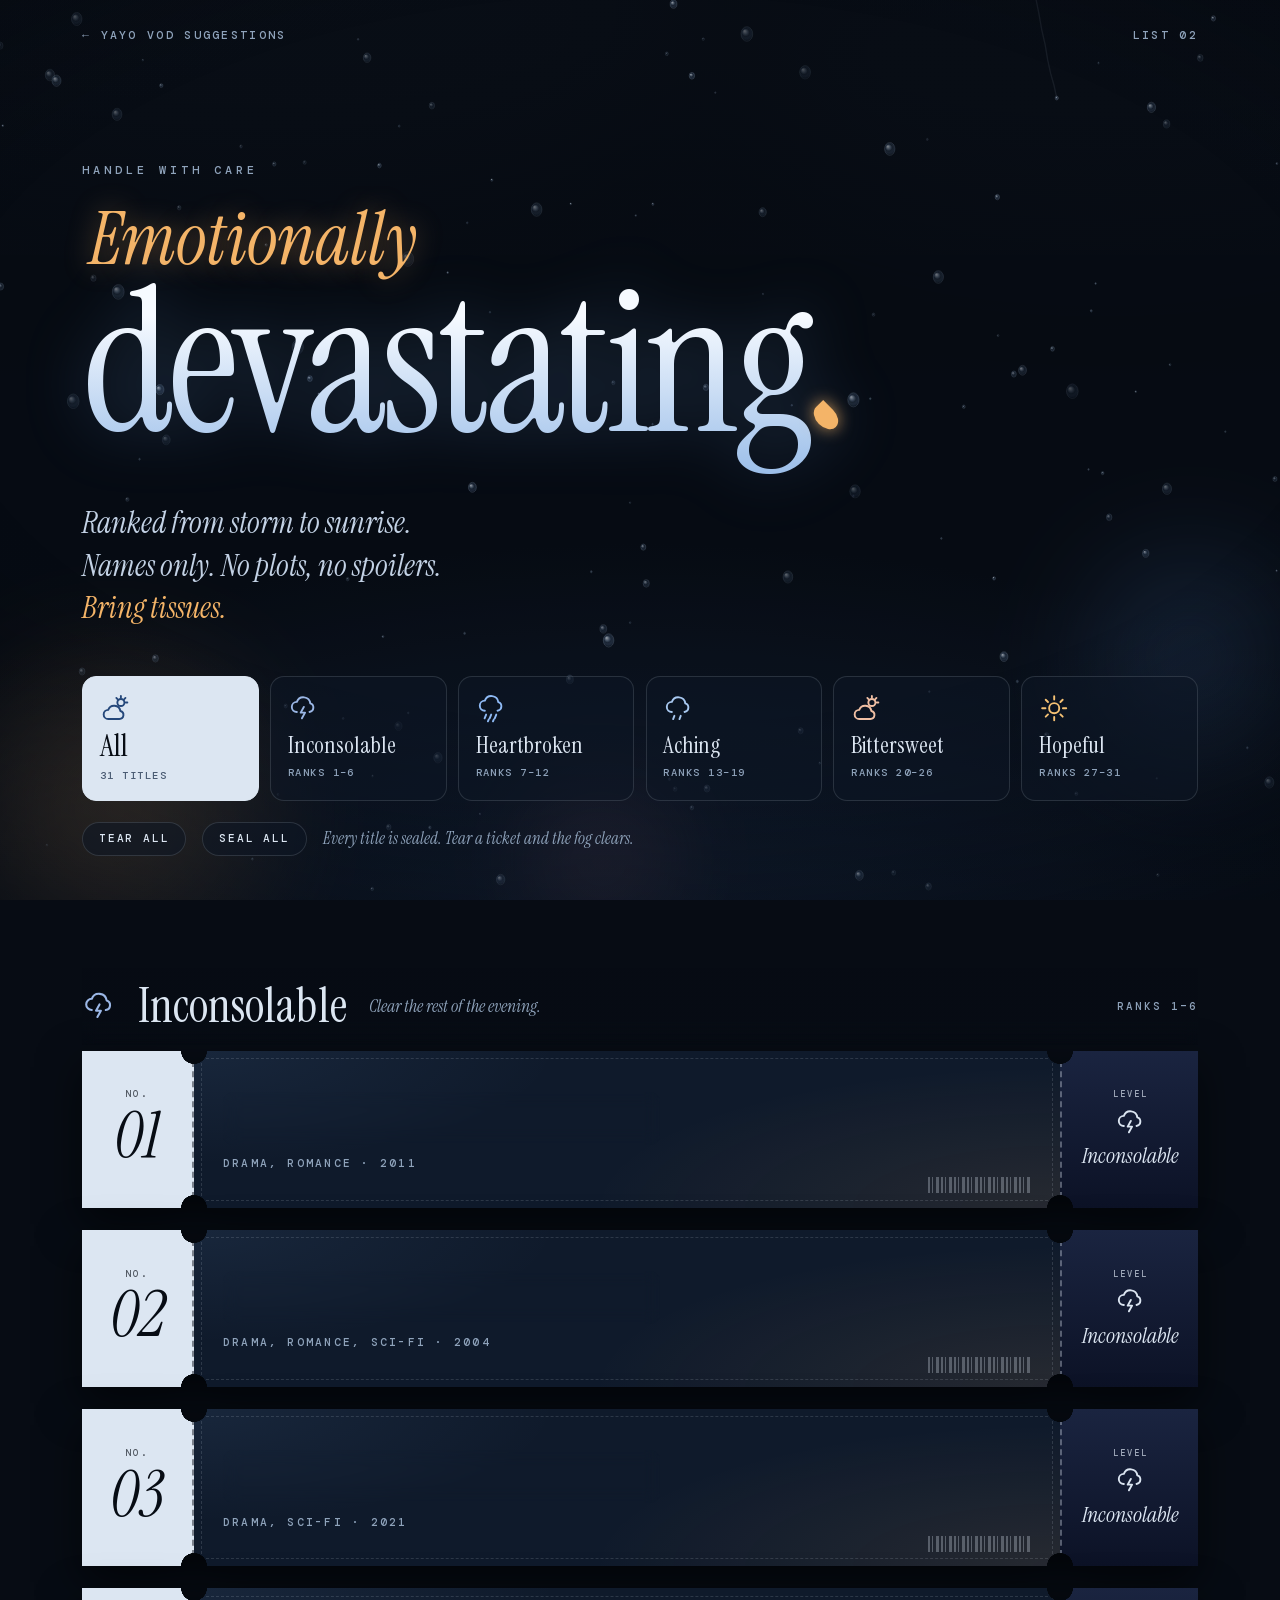
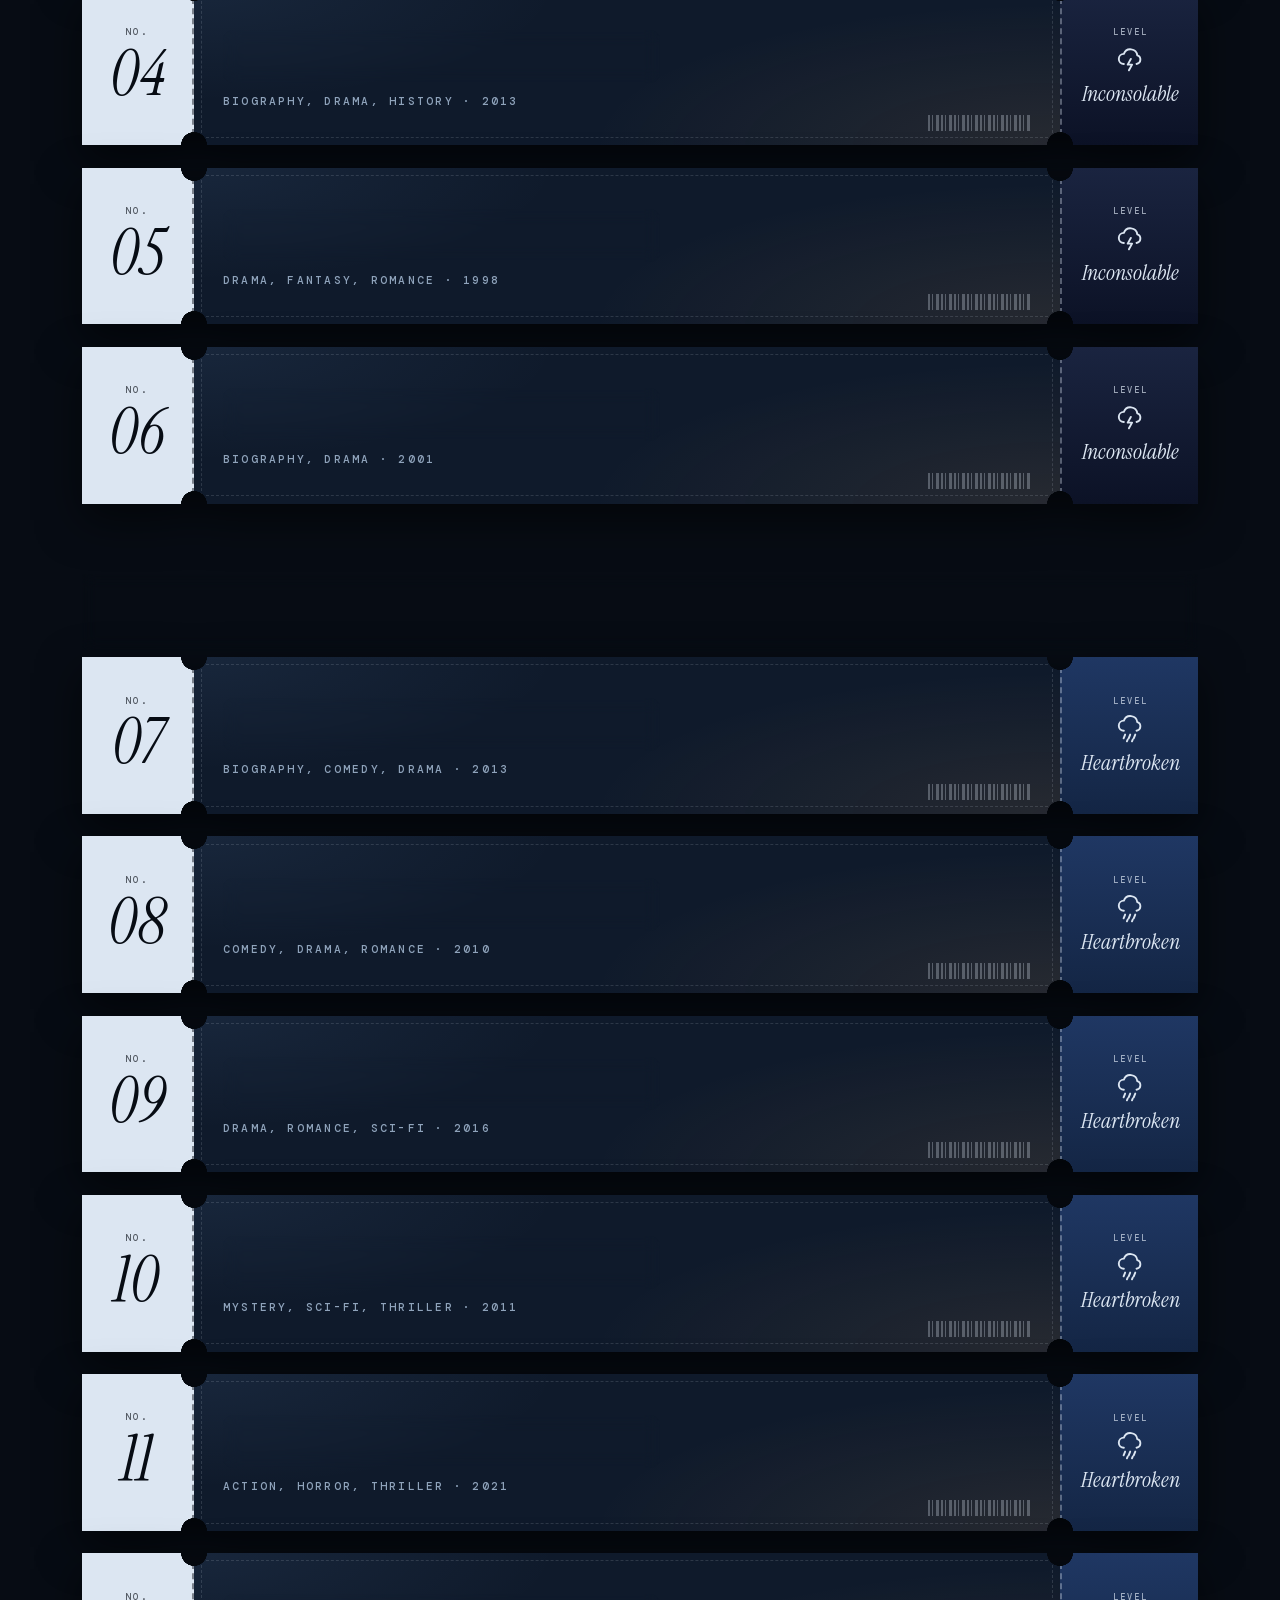
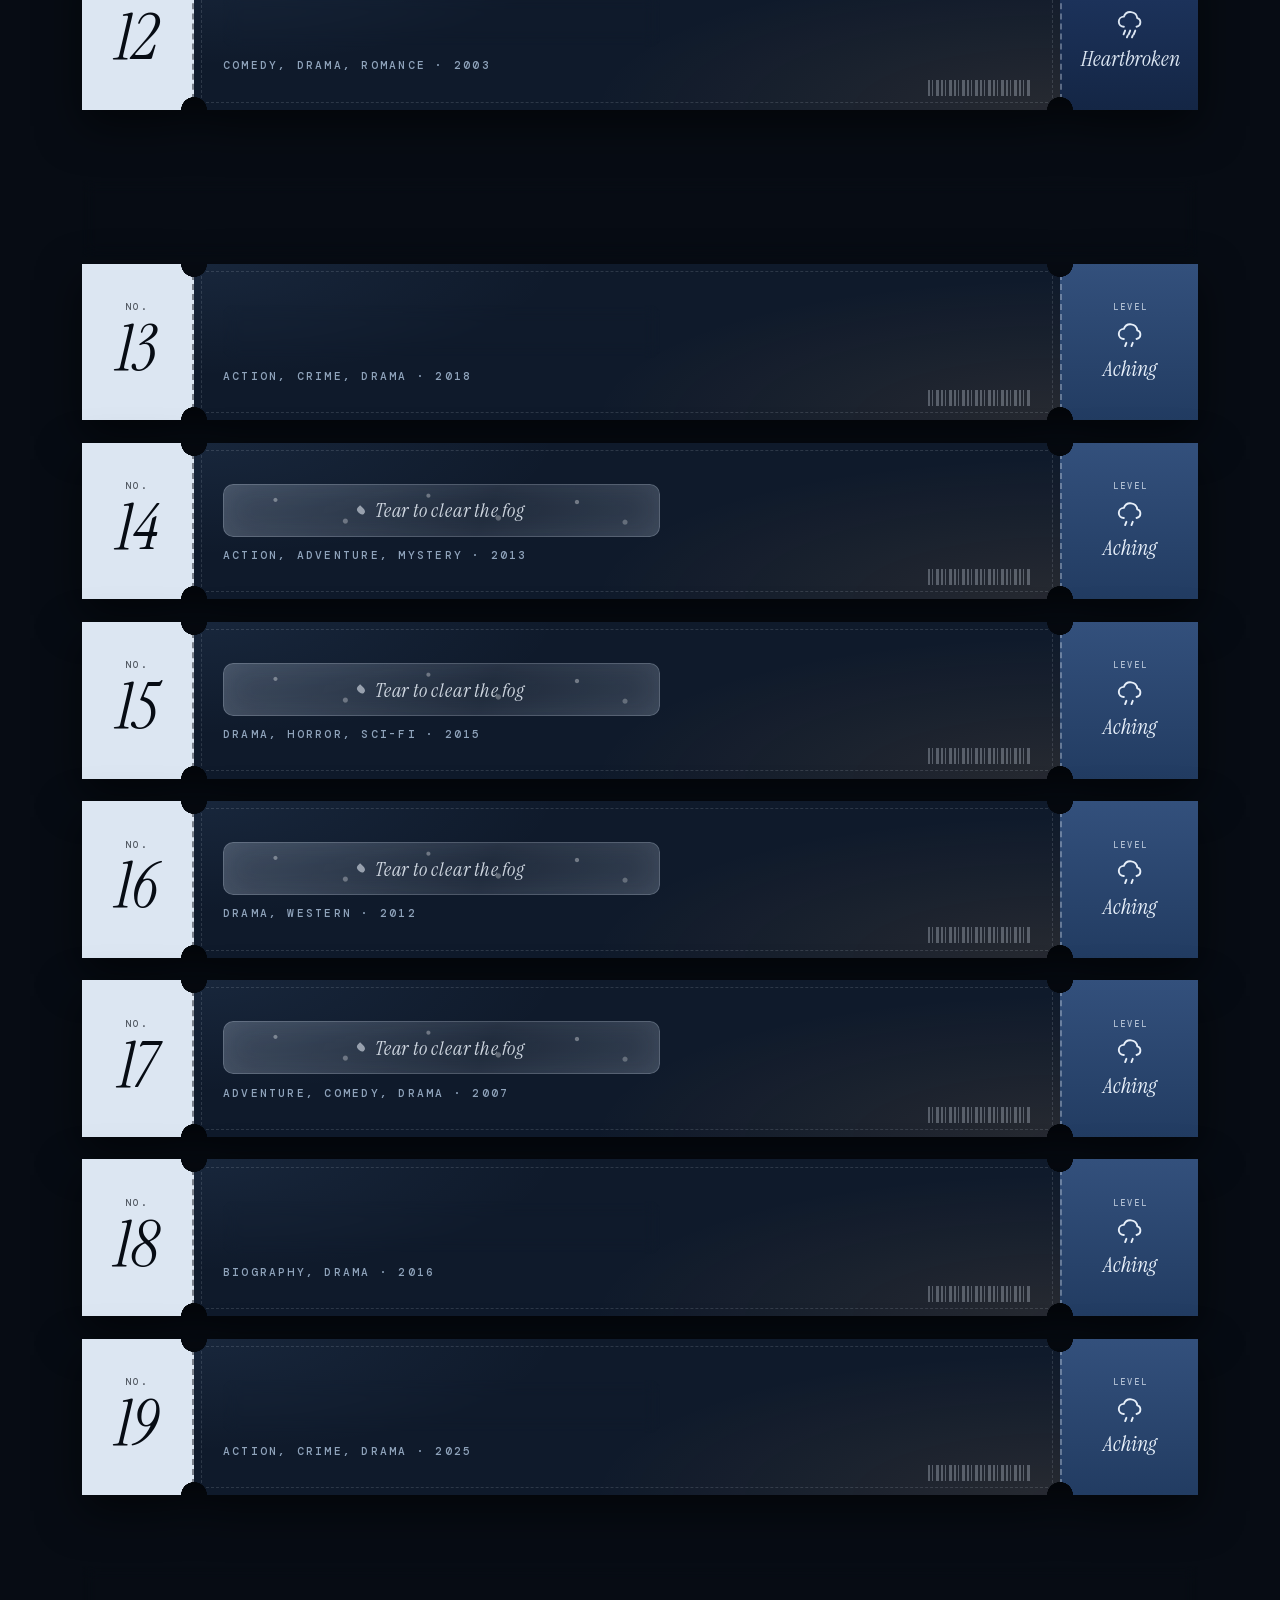
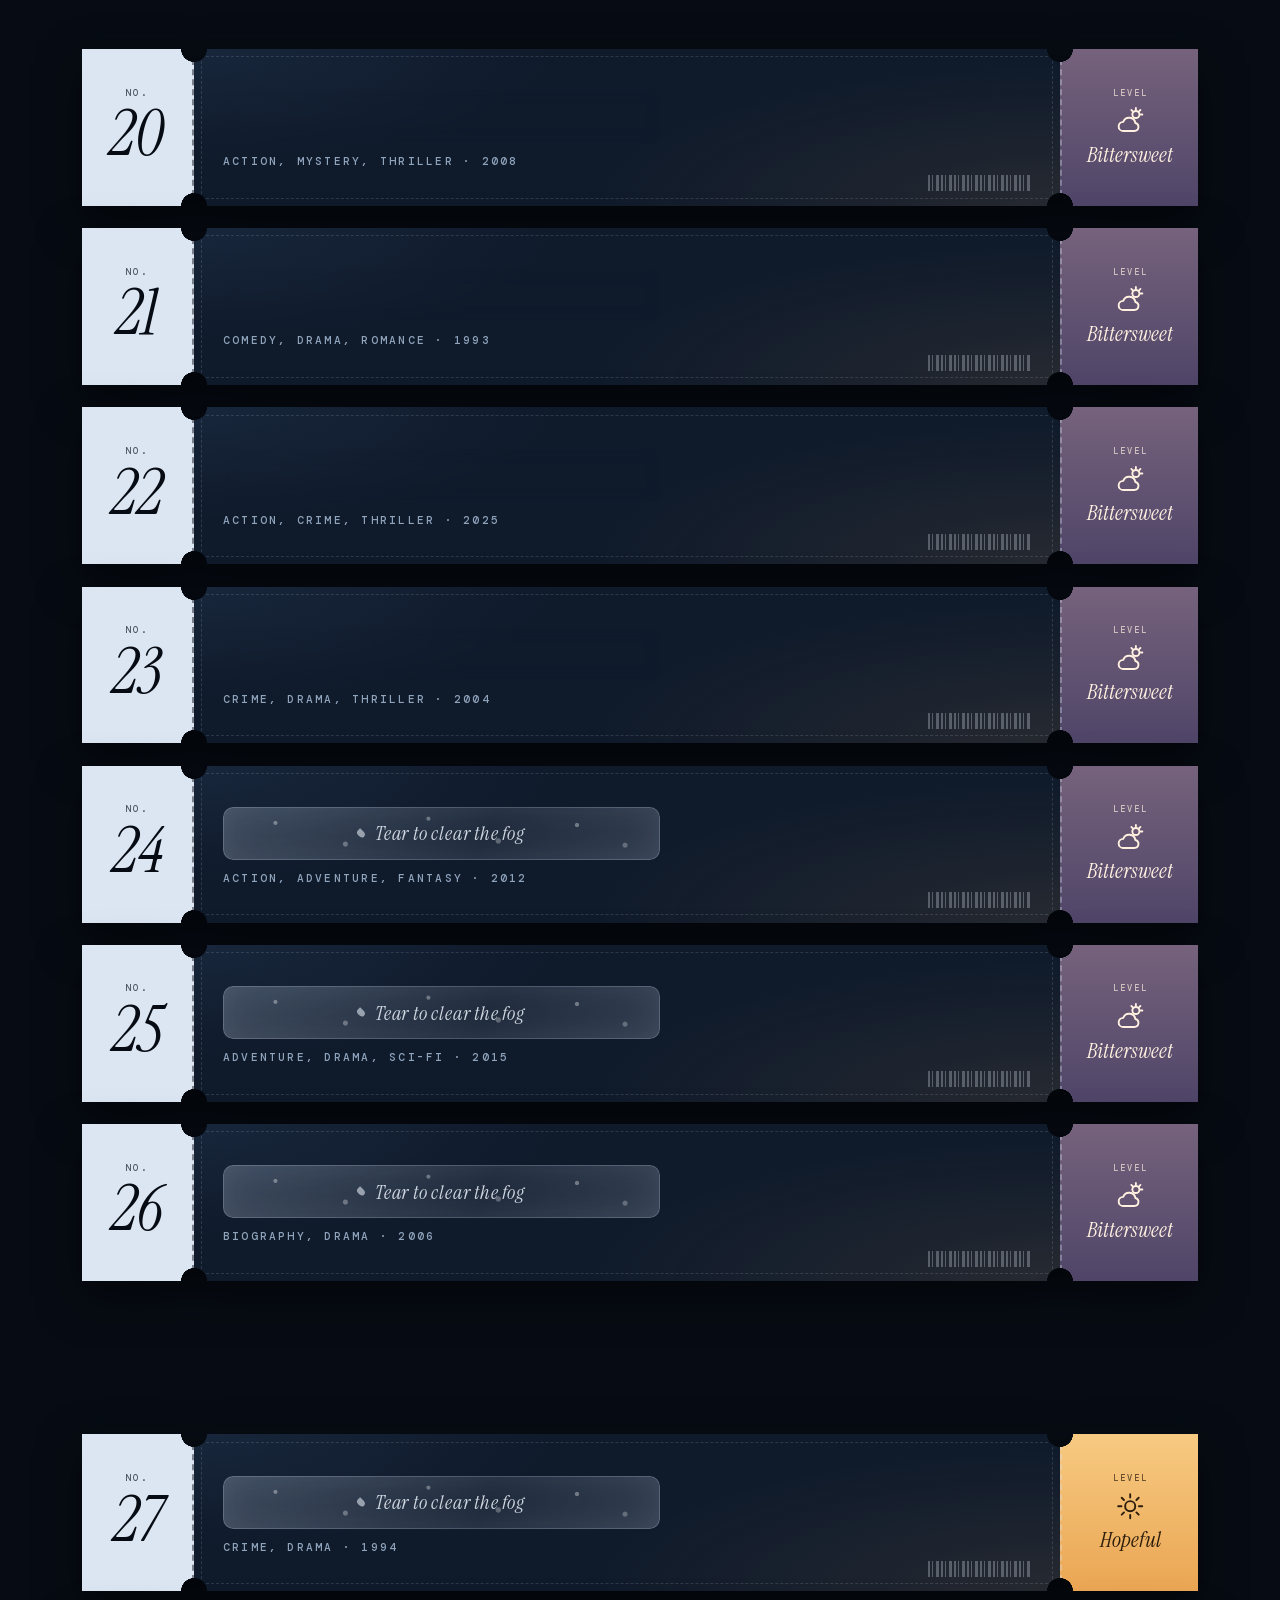
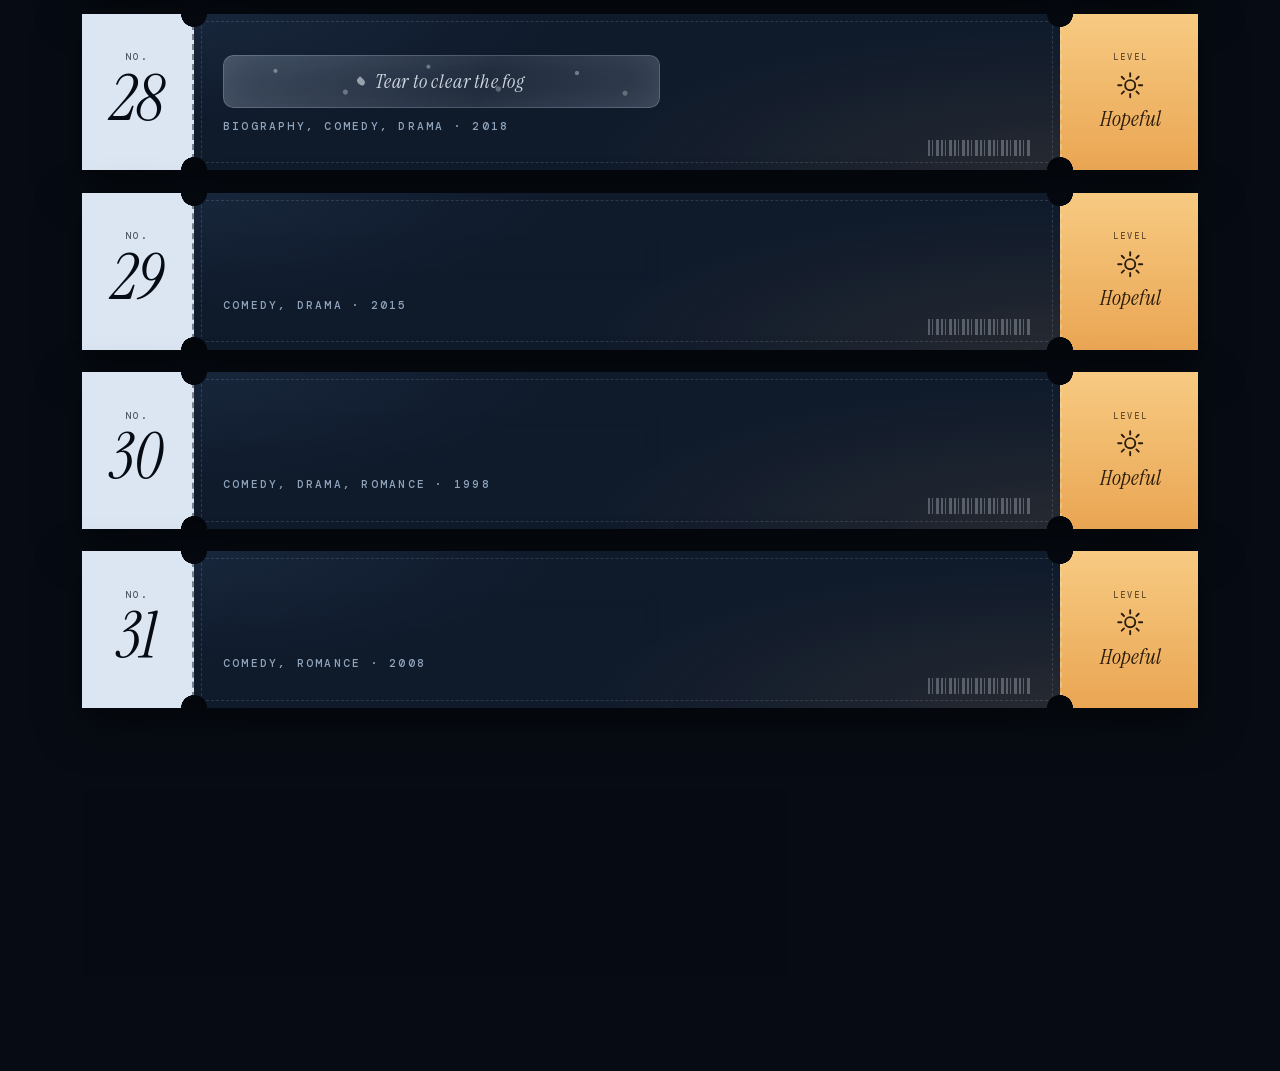
==== commit 054bf2e1: "Devastating list: fuller, checked genre tags" ====
--- a/devastating/index.html
+++ b/devastating/index.html
@@ -257,12 +257,12 @@
  {name:'Bittersweet',blurb:'Tears, but the gentle kind.',icon:'part',from:20,to:26,s:['#76627c','#4f4568','#fff0e0']},
  {name:'Hopeful',blurb:'The light comes back.',icon:'sun',from:27,to:31,s:['#f7ca82','#eaa653','#2b1c0c']}];
 const FILMS=[
- ['One Day',2011,'Romantic drama'], ['Eternal Sunshine of the Spotless Mind',2004,'Sci-fi romance'], ['Finch',2021,'Sci-fi drama'], ['12 Years a Slave',2013,'Historical drama'], ['Meet Joe Black',1998,'Romantic fantasy'], ['A Beautiful Mind',2001,'Biographical drama'],
- ['Saving Mr. Banks',2013,'Biographical drama'], ['Love & Other Drugs',2010,'Romantic dramedy'], ['Passengers',2016,'Sci-fi romance'], ['Source Code',2011,'Sci-fi thriller'], ['Blood Red Sky',2021,'Action thriller'], ['Lost in Translation',2003,'Romantic drama'],
- ['Death Wish',2018,'Action thriller'], ['Oblivion',2013,'Sci-fi action'], ['Extinction',2015,'Sci-fi thriller'], ['Django Unchained',2012,'Western'], ['The Bucket List',2007,'Comedy drama'], ['Sully',2016,'Biographical drama'],
- ['One Battle After Another',2025,'Action thriller'], ['Eagle Eye',2008,'Action thriller'], ['Sleepless in Seattle',1993,'Romantic comedy'], ['The Accountant 2',2025,'Action thriller'], ['Collateral',2004,'Crime thriller'], ['John Carter',2012,'Sci-fi adventure'],
- ['The Martian',2015,'Sci-fi survival'], ['The Pursuit of Happyness',2006,'Biographical drama'], ['The Shawshank Redemption',1994,'Prison drama'], ['Green Book',2018,'Biographical comedy'], ['The Intern',2015,'Comedy drama'], ['You\u2019ve Got Mail',1998,'Romantic comedy'],
- ['Yes Man',2008,'Comedy']
+ ['One Day',2011,'Drama, Romance'], ['Eternal Sunshine of the Spotless Mind',2004,'Drama, Romance, Sci-Fi'], ['Finch',2021,'Drama, Sci-Fi'], ['12 Years a Slave',2013,'Biography, Drama, History'], ['Meet Joe Black',1998,'Drama, Fantasy, Romance'], ['A Beautiful Mind',2001,'Biography, Drama'],
+ ['Saving Mr. Banks',2013,'Biography, Comedy, Drama'], ['Love & Other Drugs',2010,'Comedy, Drama, Romance'], ['Passengers',2016,'Drama, Romance, Sci-Fi'], ['Source Code',2011,'Mystery, Sci-Fi, Thriller'], ['Blood Red Sky',2021,'Action, Horror, Thriller'], ['Lost in Translation',2003,'Comedy, Drama, Romance'],
+ ['Death Wish',2018,'Action, Crime, Drama'], ['Oblivion',2013,'Action, Adventure, Mystery'], ['Extinction',2015,'Drama, Horror, Sci-Fi'], ['Django Unchained',2012,'Drama, Western'], ['The Bucket List',2007,'Adventure, Comedy, Drama'], ['Sully',2016,'Biography, Drama'],
+ ['One Battle After Another',2025,'Action, Crime, Drama'], ['Eagle Eye',2008,'Action, Mystery, Thriller'], ['Sleepless in Seattle',1993,'Comedy, Drama, Romance'], ['The Accountant 2',2025,'Action, Crime, Thriller'], ['Collateral',2004,'Crime, Drama, Thriller'], ['John Carter',2012,'Action, Adventure, Fantasy'],
+ ['The Martian',2015,'Adventure, Drama, Sci-Fi'], ['The Pursuit of Happyness',2006,'Biography, Drama'], ['The Shawshank Redemption',1994,'Crime, Drama'], ['Green Book',2018,'Biography, Comedy, Drama'], ['The Intern',2015,'Comedy, Drama'], ['You\u2019ve Got Mail',1998,'Comedy, Drama, Romance'],
+ ['Yes Man',2008,'Comedy, Romance']
 ].map(([t,y,k],i)=>({t,y,k:k||'Film',r:i+1,b:BANDS.findIndex(b=>i+1>=b.from&&i+1<=b.to)}));
 const $=id=>document.getElementById(id),esc=s=>String(s).replace(/[&<>"]/g,c=>({'&':'&amp;','<':'&lt;','>':'&gt;','"':'&quot;'}[c]));
 const REDUCED=matchMedia('(prefers-reduced-motion: reduce)').matches;
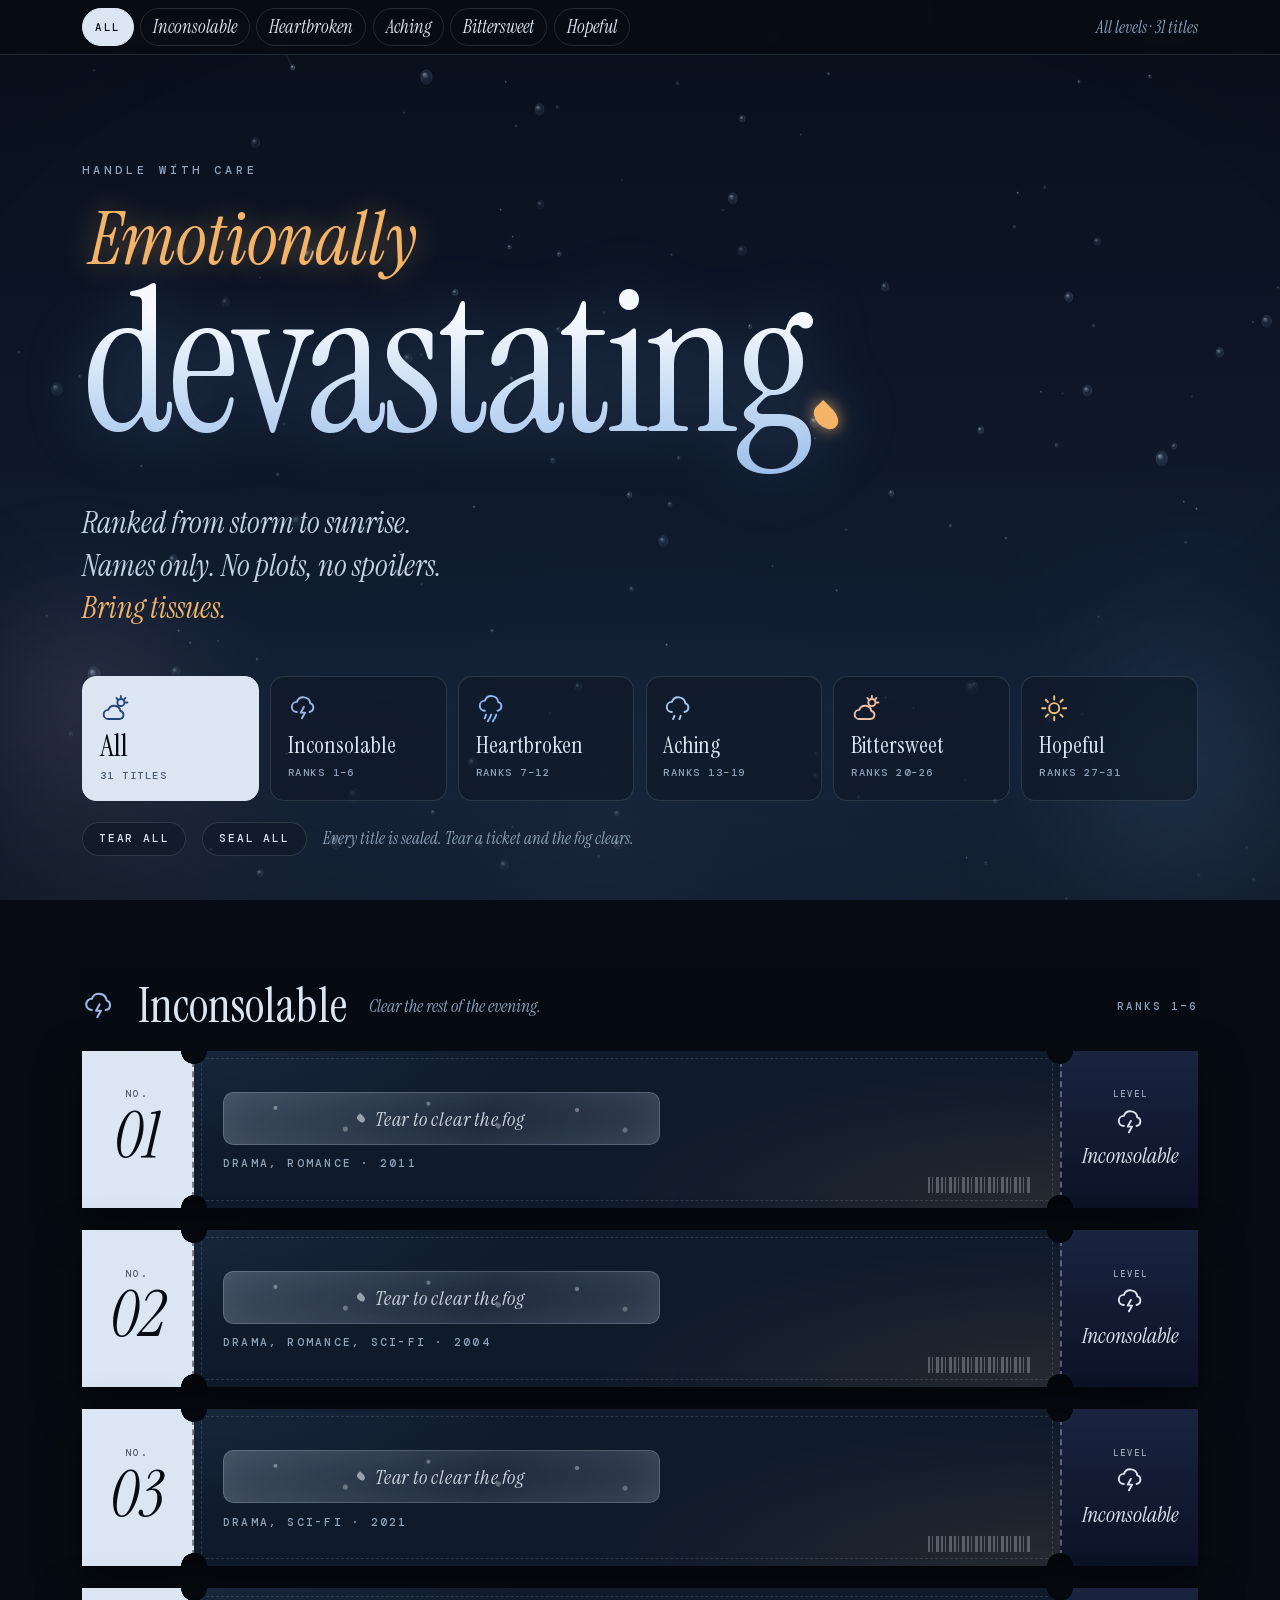
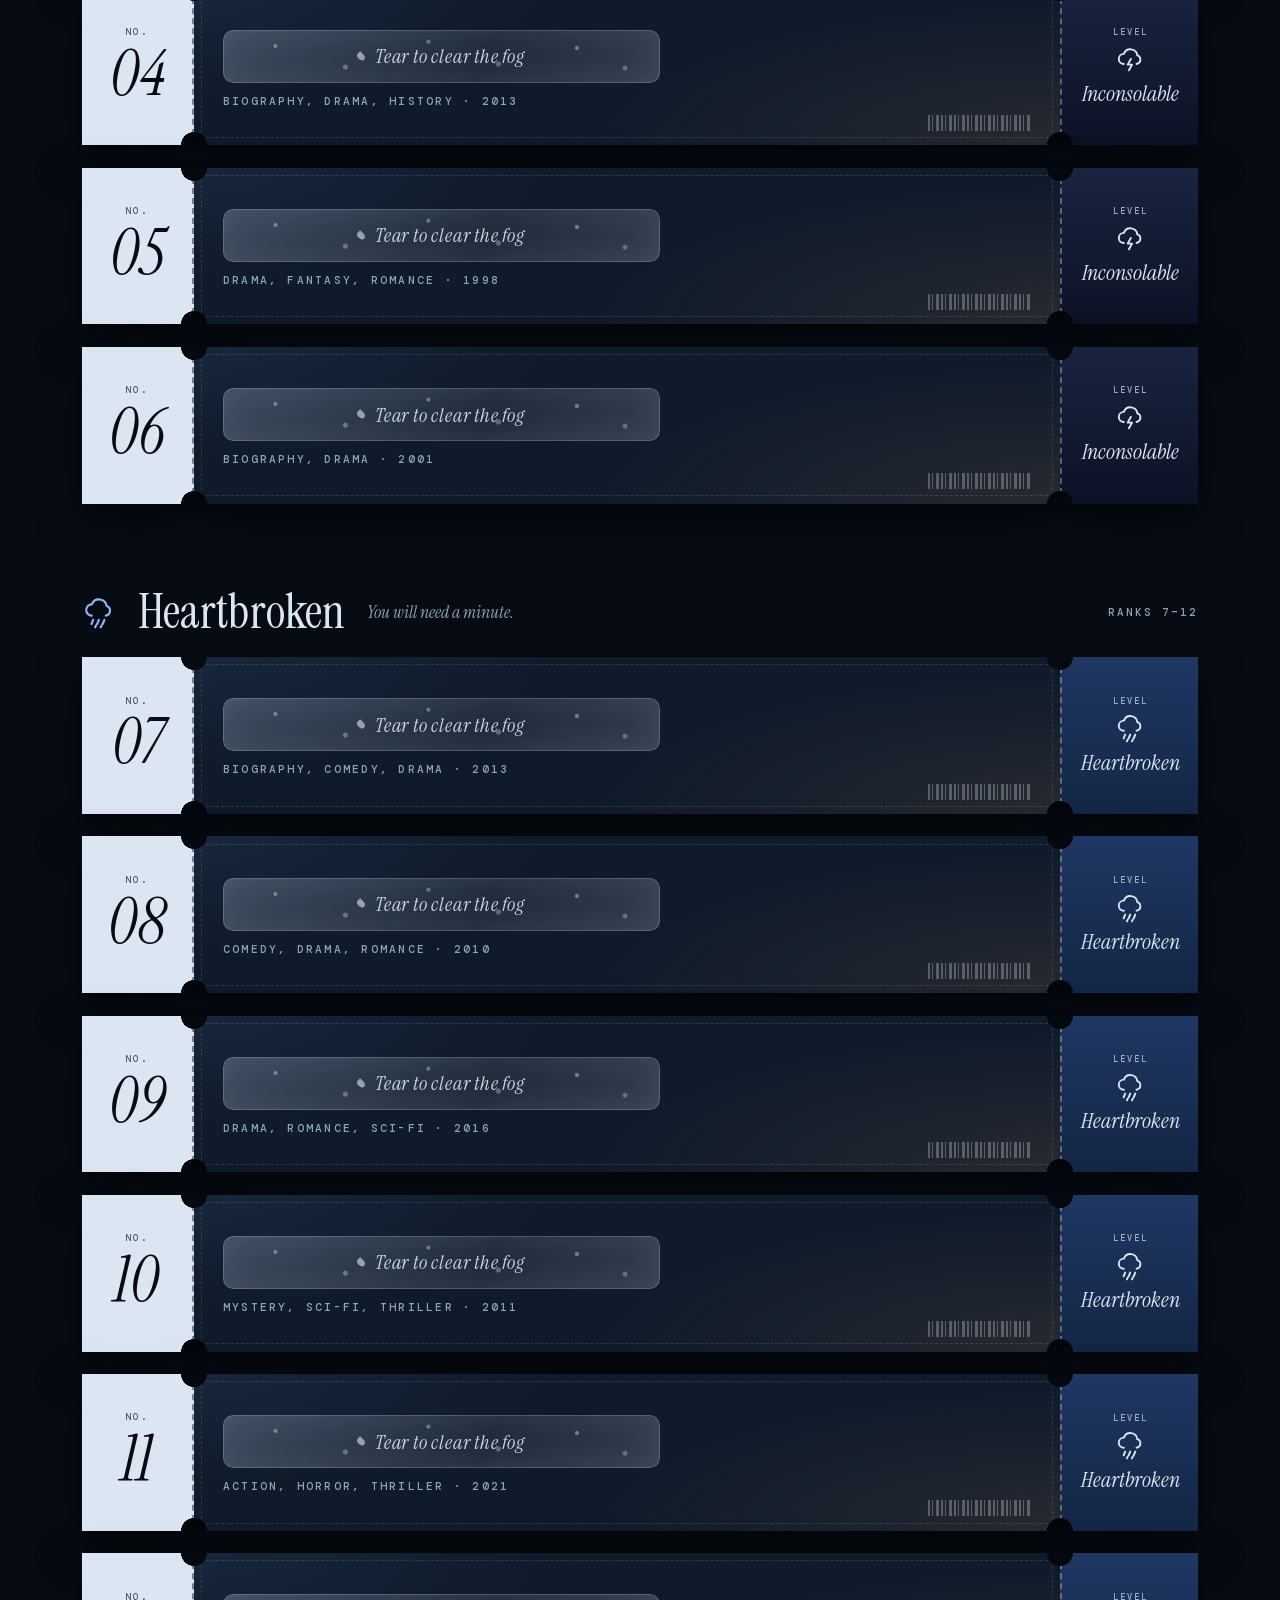
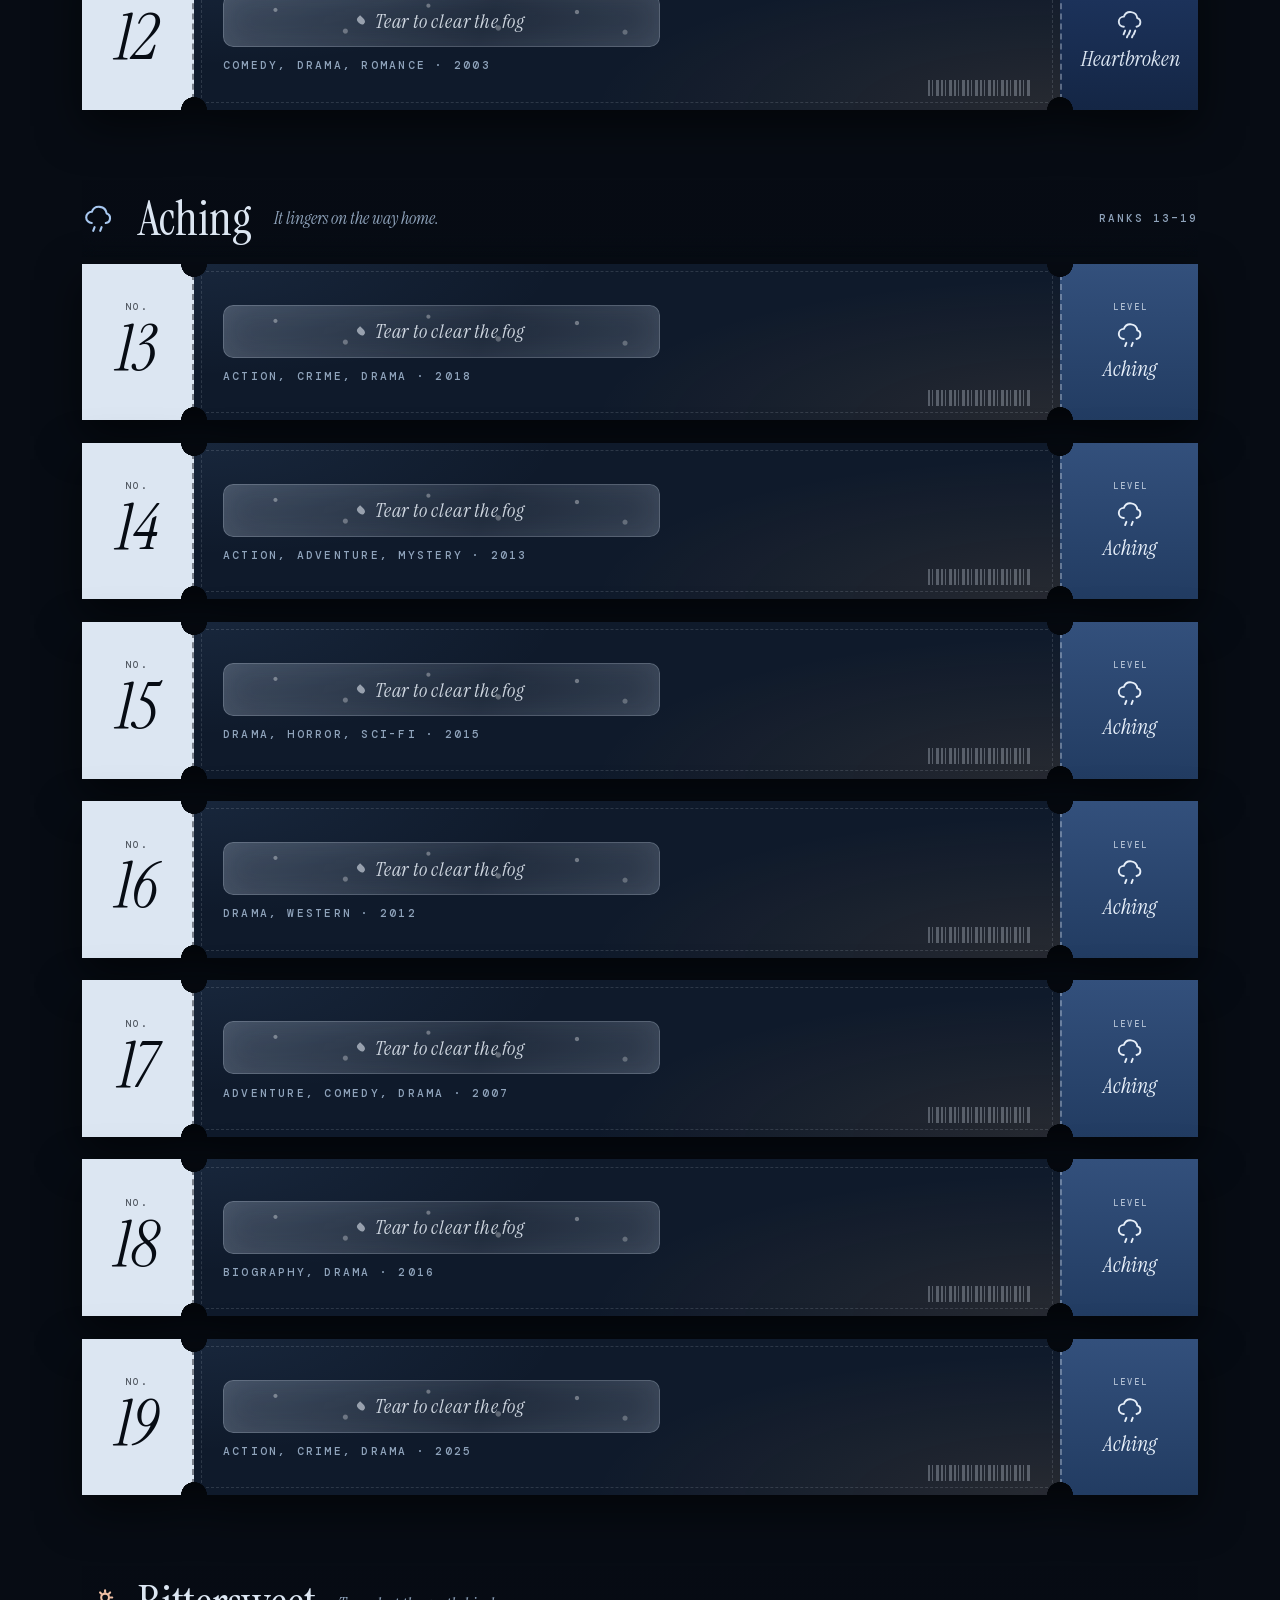
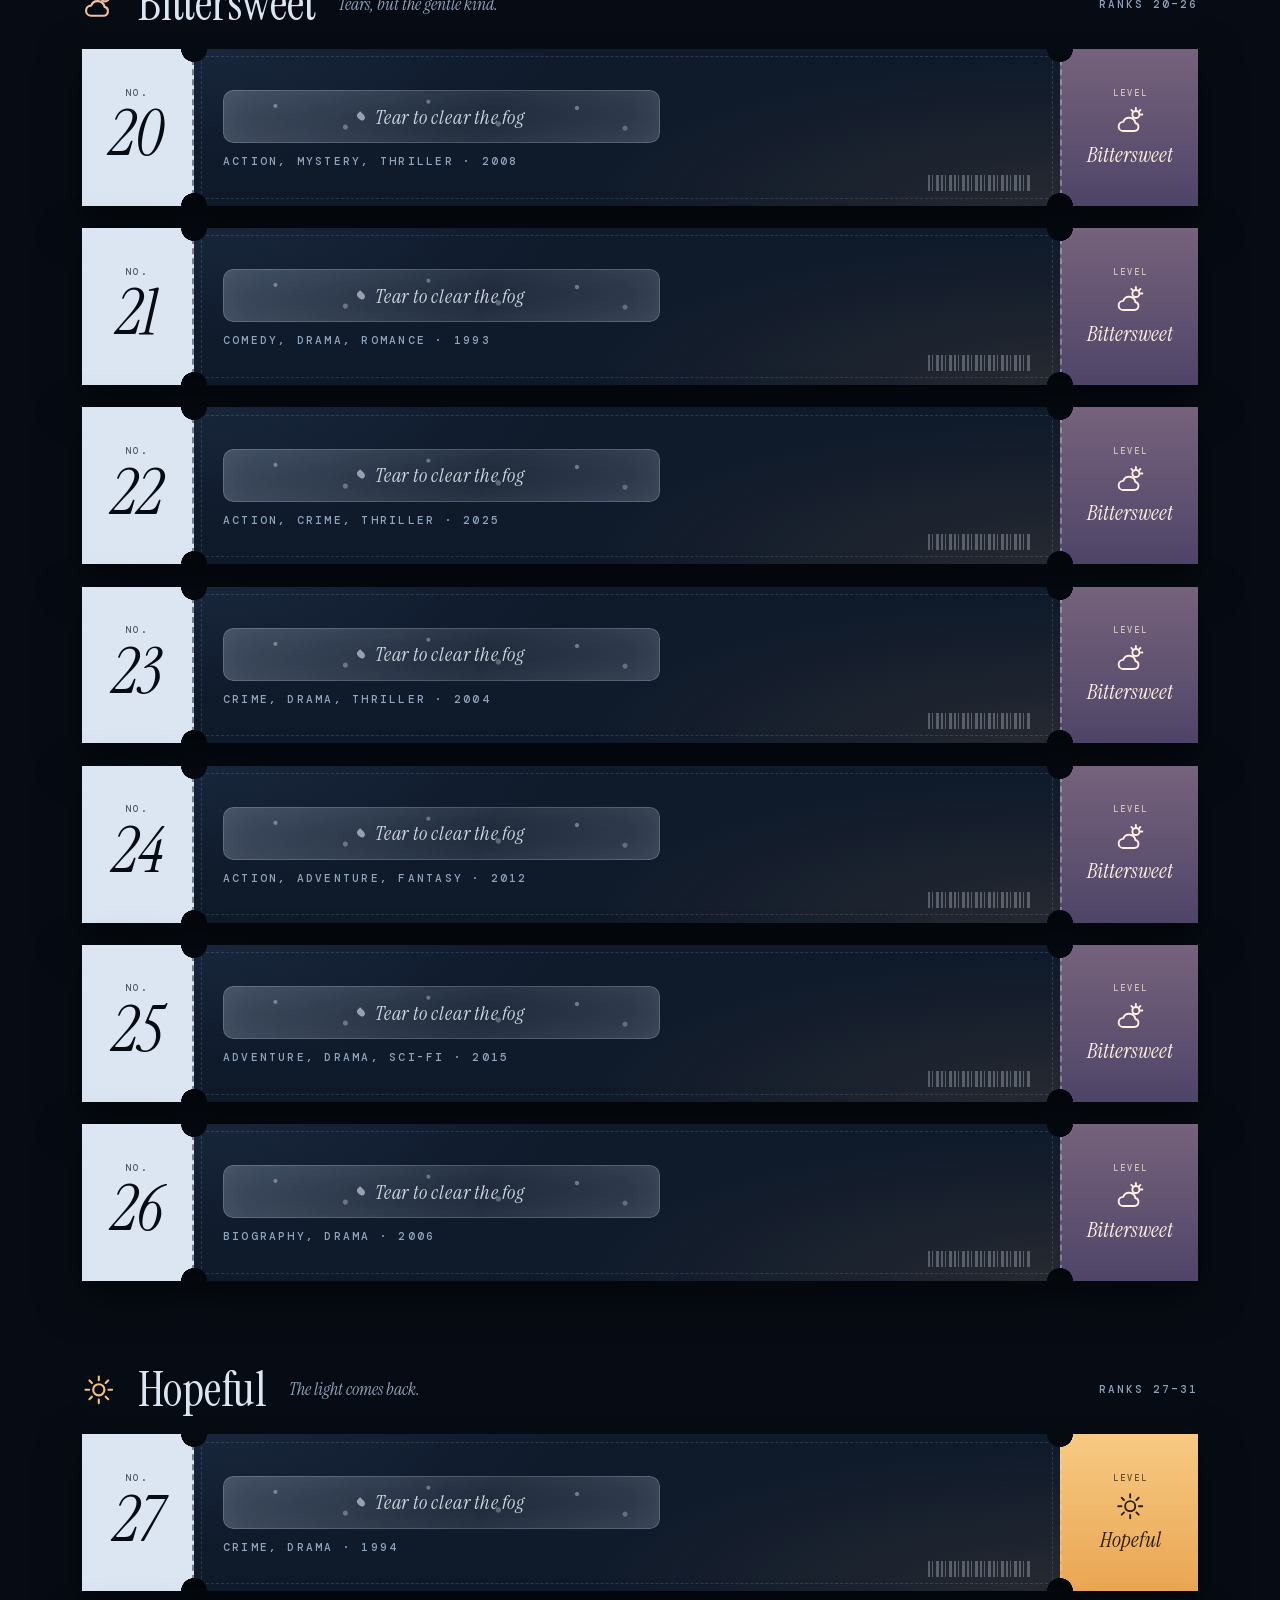
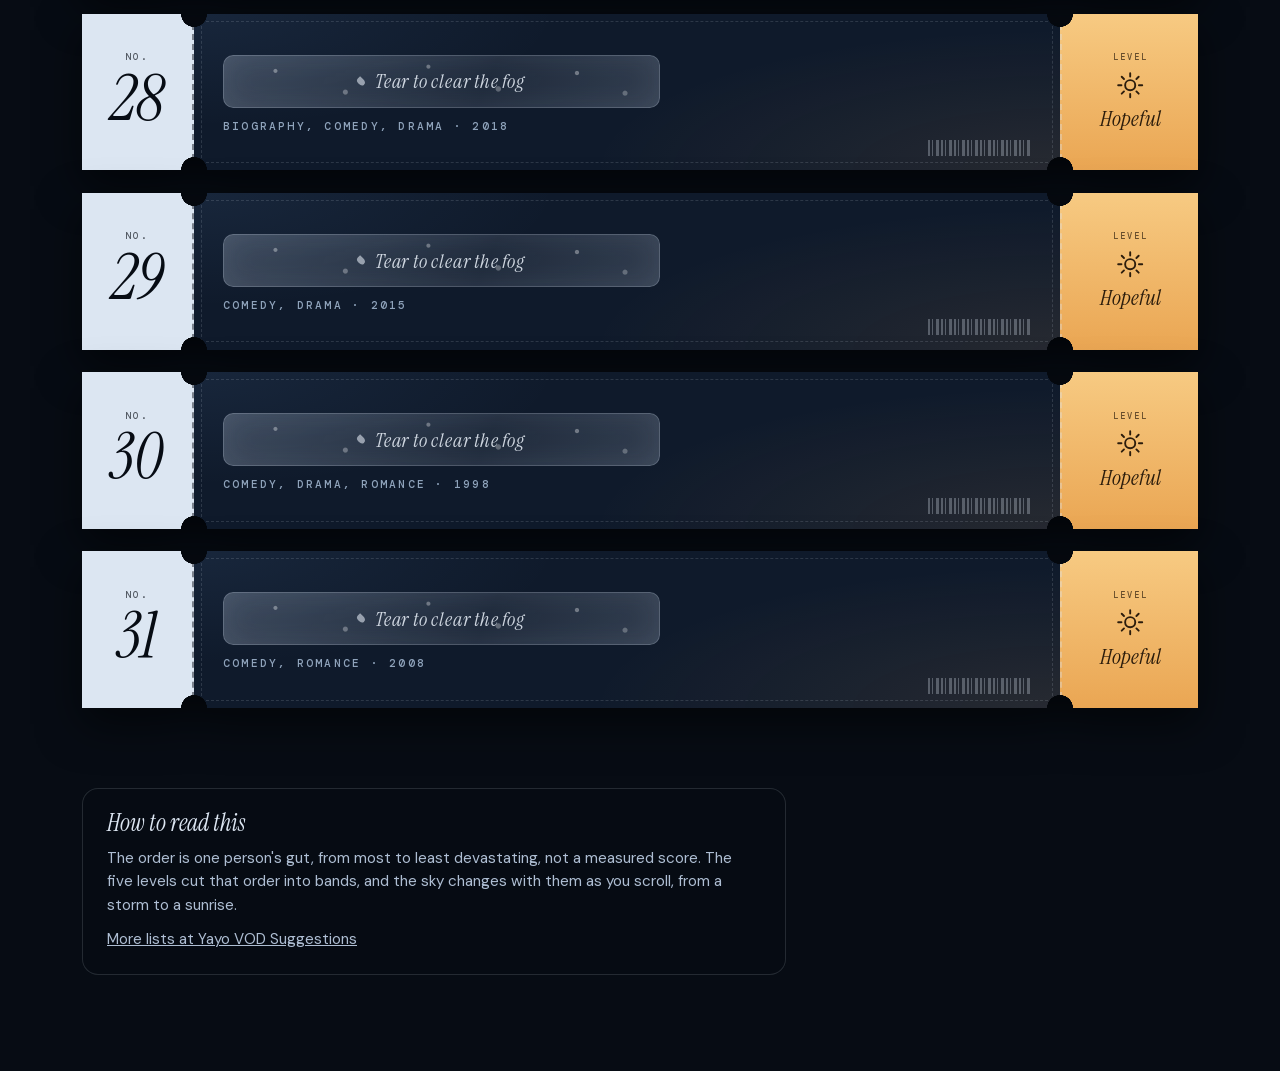
==== commit f89d2fb0: "Pinned section headers span the full width; fix sticky headers on the war page" ====
--- a/devastating/index.html
+++ b/devastating/index.html
@@ -96,6 +96,11 @@
 /* bands */
 .tier{margin-top:clamp(2.4rem,7vw,4.4rem)}
 .band{position:sticky;top:var(--bar,0px);z-index:4;display:flex;align-items:center;flex-wrap:wrap;gap:.6rem 1.4rem;padding:.9rem 0;background:linear-gradient(180deg,rgba(7,12,20,.92) 70%,rgba(7,12,20,0));-webkit-backdrop-filter:blur(8px);backdrop-filter:blur(8px)}
+.band::before{content:"";position:absolute;z-index:-1;top:-10px;bottom:-10px;left:50%;width:100vw;transform:translateX(-50%) translateY(-8px);opacity:0;pointer-events:none;
+  background:linear-gradient(180deg,rgba(7,12,20,.94) calc(100% - 12px),rgba(7,12,20,0));-webkit-backdrop-filter:blur(10px);backdrop-filter:blur(10px);
+  box-shadow:0 1px 0 rgba(220,230,242,.1);transition:opacity .35s ease,transform .35s cubic-bezier(.2,.8,.2,1)}
+.band.stuck{background:none;-webkit-backdrop-filter:none;backdrop-filter:none}
+.band.stuck::before{opacity:1;transform:translateX(-50%) translateY(0)}
 html:not(.barOn) .band{padding-top:max(.9rem,env(safe-area-inset-top,0px))}
 html.barOn{--bar:calc(3.5rem + env(safe-area-inset-top,0px))}
 .band .ic{width:2.1rem;height:2.1rem}
@@ -211,7 +216,7 @@
   @keyframes usedIn{from{opacity:0;transform:rotate(-6deg) scale(1.9)}to{opacity:.95;transform:rotate(-6deg) scale(1)}}
   @keyframes codeOut{from{opacity:.3;clip-path:inset(0 0 0 0)}to{opacity:0;clip-path:inset(0 0 0 100%)}}
 }
-@media (prefers-reduced-motion:reduce){.bk,.cloud,.rays,.tear{animation:none}}
+@media (prefers-reduced-motion:reduce){.bk,.cloud,.rays,.tear{animation:none}.band::before{transition:none}}
 </style>
 </head>
 <body>
@@ -327,7 +332,7 @@
     rows.map(f=>{const torn=TORN.has(f.t);return `<li class="row${torn?' torn':''}" style="--i:${n++};--s1:${b.s[0]};--s2:${b.s[1]};--sx:${b.s[2]}" data-r="${f.r}"><div class="ticket" role="button" tabindex="0" aria-pressed="${torn}" aria-label="${label(f,b,torn)}"><div class="stubl"><small>No.</small><span class="rk">${String(f.r).padStart(2,'0')}</span></div><div class="tt"><div class="ttl"><h3>${esc(f.t)}</h3><span class="fog" aria-hidden="true">Tear to clear the fog</span></div><p class="meta"><span>${f.k}&nbsp;\u00b7&nbsp;${f.y}</span></p><i class="code" aria-hidden="true"></i><span class="used" aria-hidden="true">Felt it</span></div><div class="stubr" aria-hidden="true"><small>Level</small>${ic(bi)}<b>${b.name}</b></div></div></li>`}).join('')+`</ol></section>`;
   });
   list.innerHTML=html||'<p class="empty">Nothing here. Pick another level.</p>';
-  clearTimeout(render.t);if(deal)render.t=setTimeout(()=>list.classList.remove('deal'),2800);
+  stuckBands&&requestAnimationFrame(stuckBands);clearTimeout(render.t);if(deal)render.t=setTimeout(()=>list.classList.remove('deal'),2800);
 }
 (function(){const sc=$('scale'),mb=$('minibar');if(!('IntersectionObserver'in window))return;
   new IntersectionObserver(([e])=>{const on=!e.isIntersecting&&e.boundingClientRect.top<0;mb.classList.toggle('on',on);document.documentElement.classList.toggle('barOn',on)}).observe(sc)})();
@@ -387,6 +392,9 @@
   document.addEventListener('visibilitychange',()=>{if(document.hidden){cancelAnimationFrame(raf)}else{last=performance.now();raf=requestAnimationFrame(frame)}});
   raf=requestAnimationFrame(frame);
 })();
+function stuckBands(){document.querySelectorAll('.band').forEach(b=>{const top=parseFloat(getComputedStyle(b).top)||0,r=b.getBoundingClientRect(),sb=b.parentElement.getBoundingClientRect().bottom;b.classList.toggle('stuck',r.top<=top+1&&scrollY>2&&sb>r.height+top+4)})}
+addEventListener('scroll',()=>{if(stuckBands.f)return;stuckBands.f=requestAnimationFrame(()=>{stuckBands.f=0;stuckBands()})},{passive:true});
+addEventListener('resize',stuckBands);
 let st=0;addEventListener('scroll',()=>{if(st)return;st=requestAnimationFrame(()=>{st=0;updateLevel()})},{passive:true});
 updateLevel();
 </script>
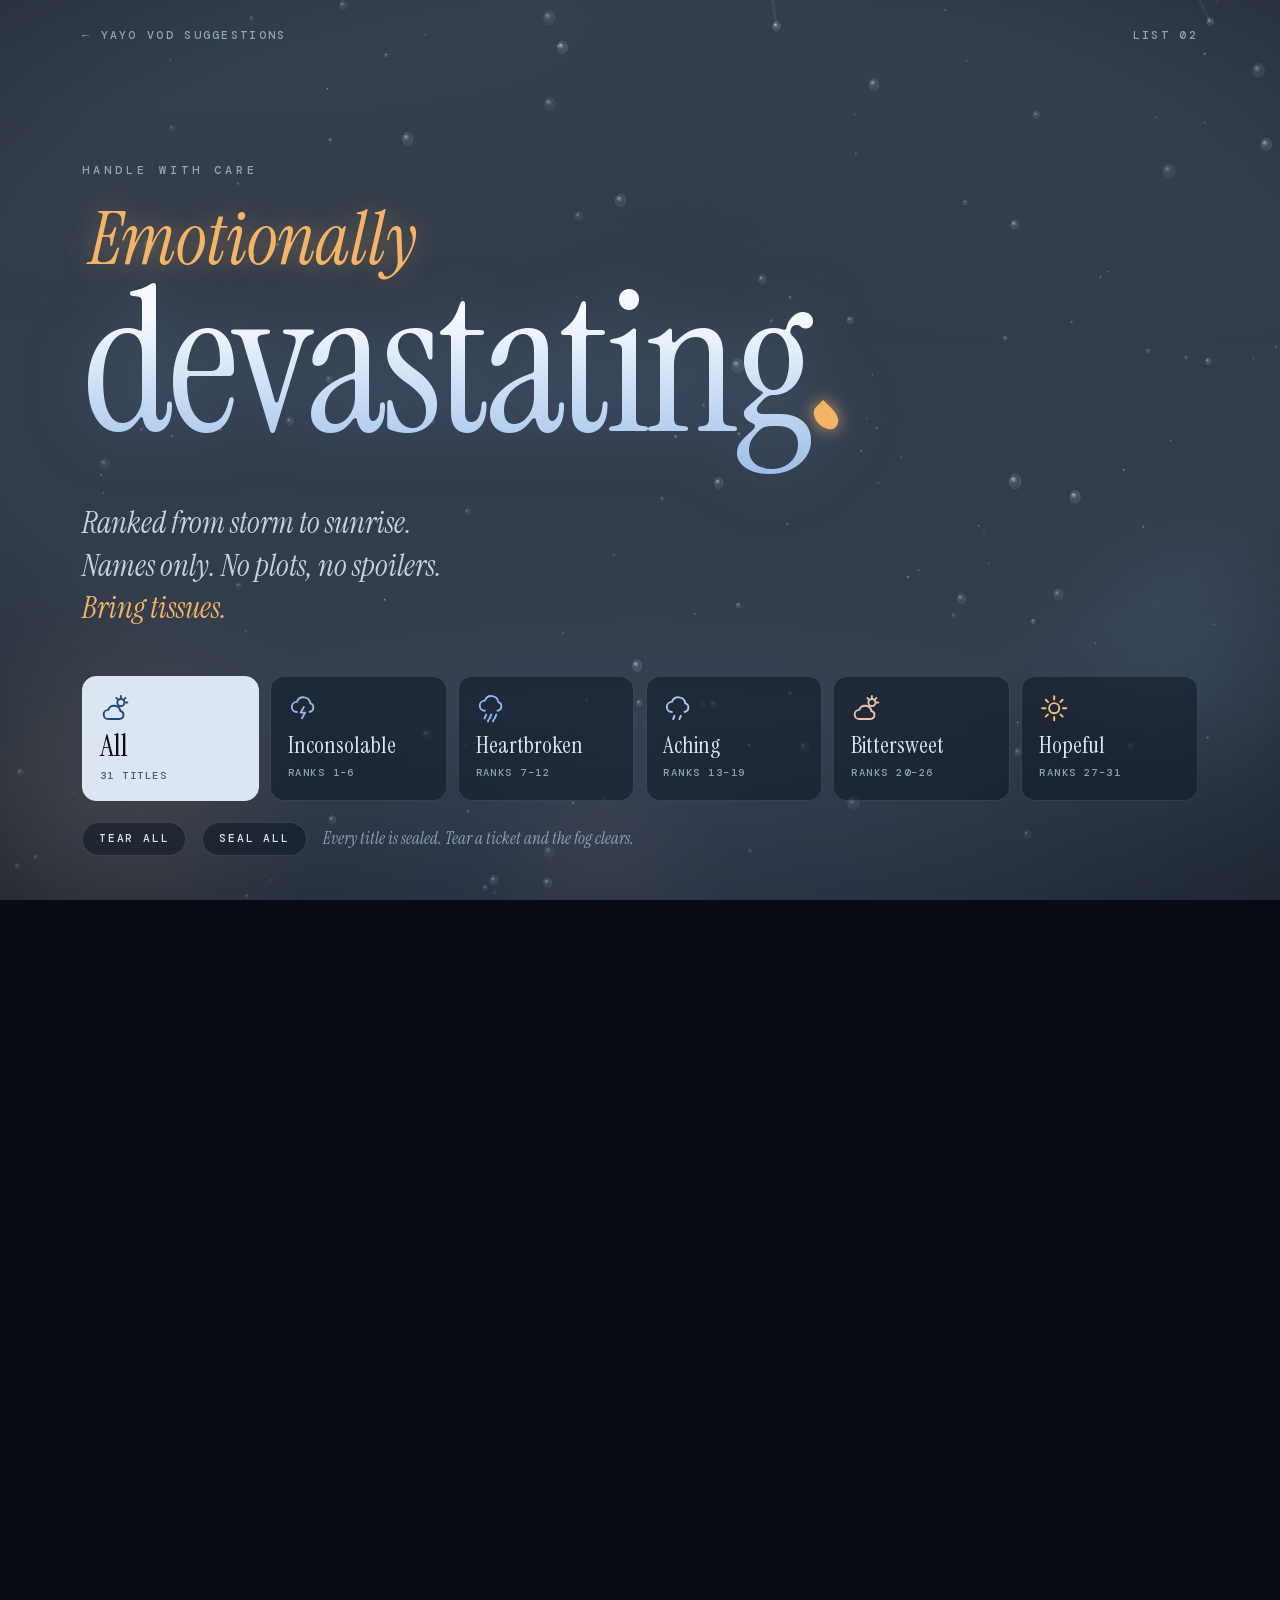
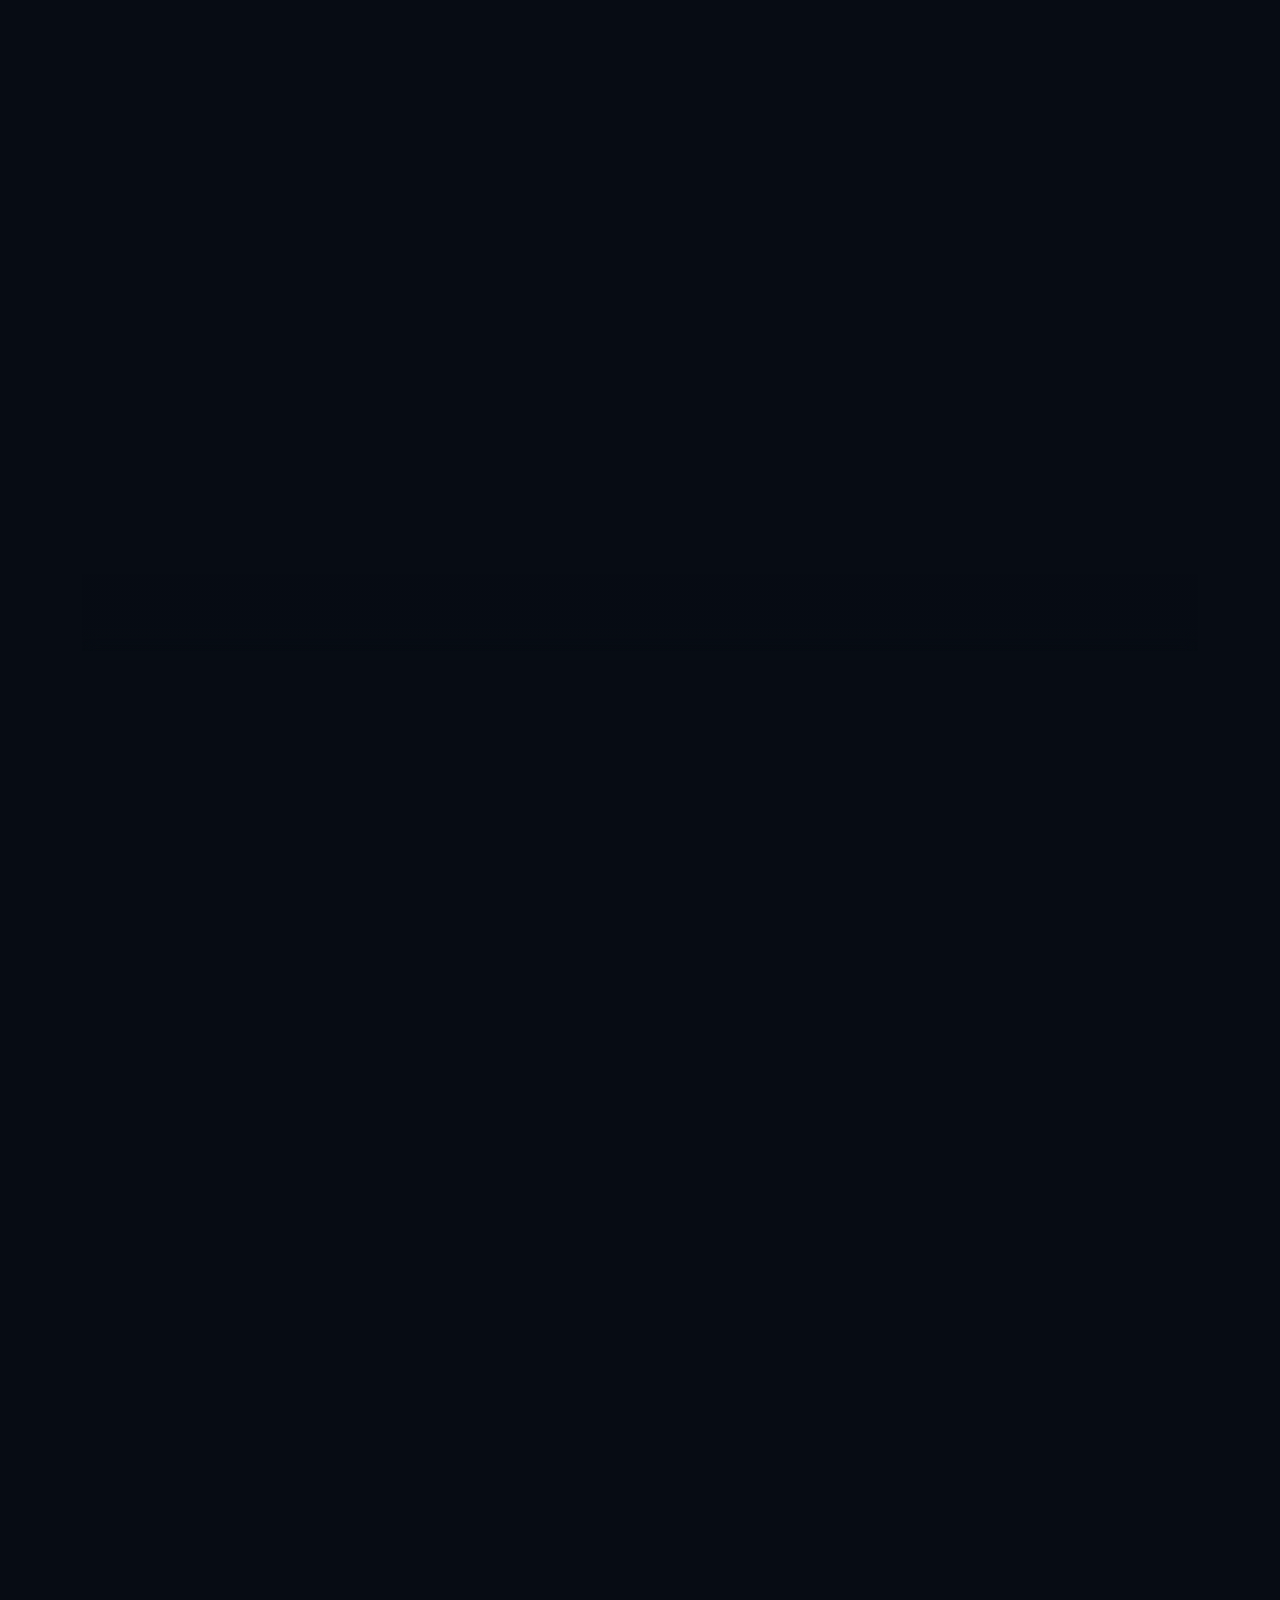
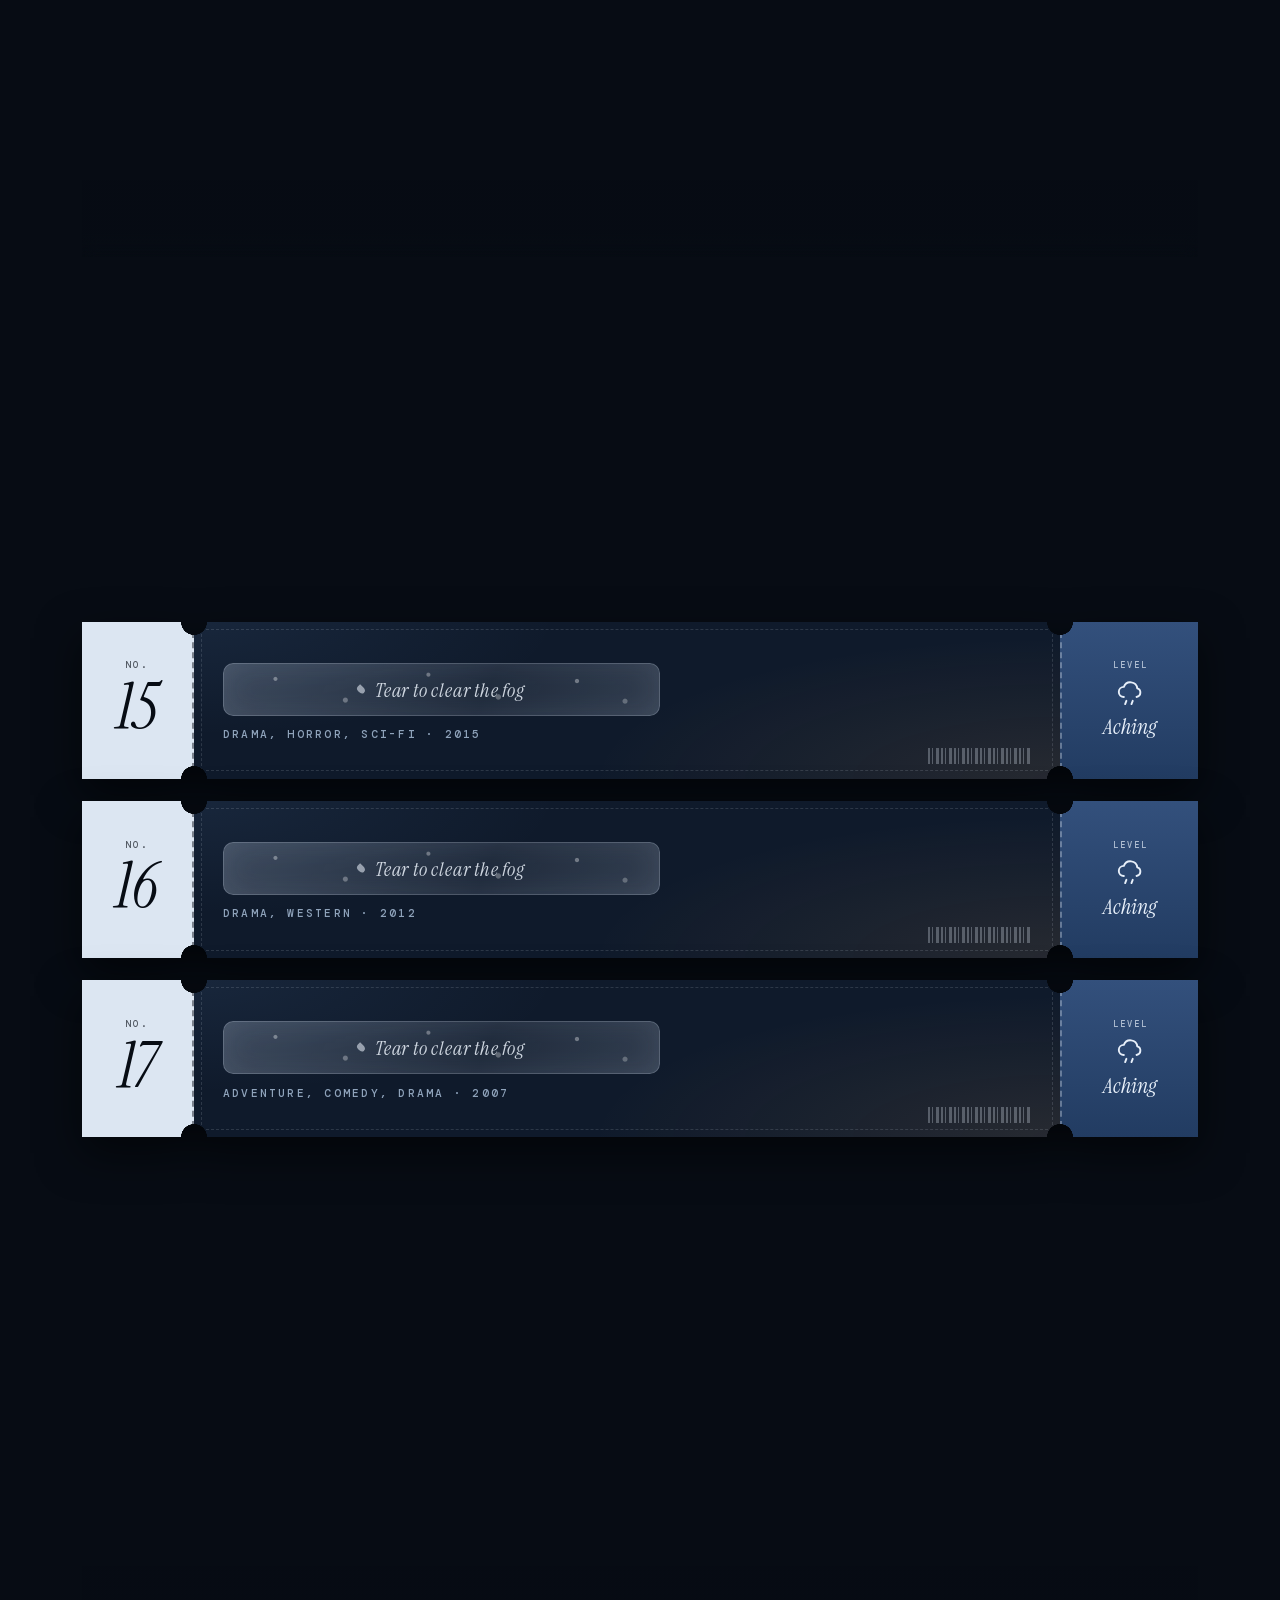
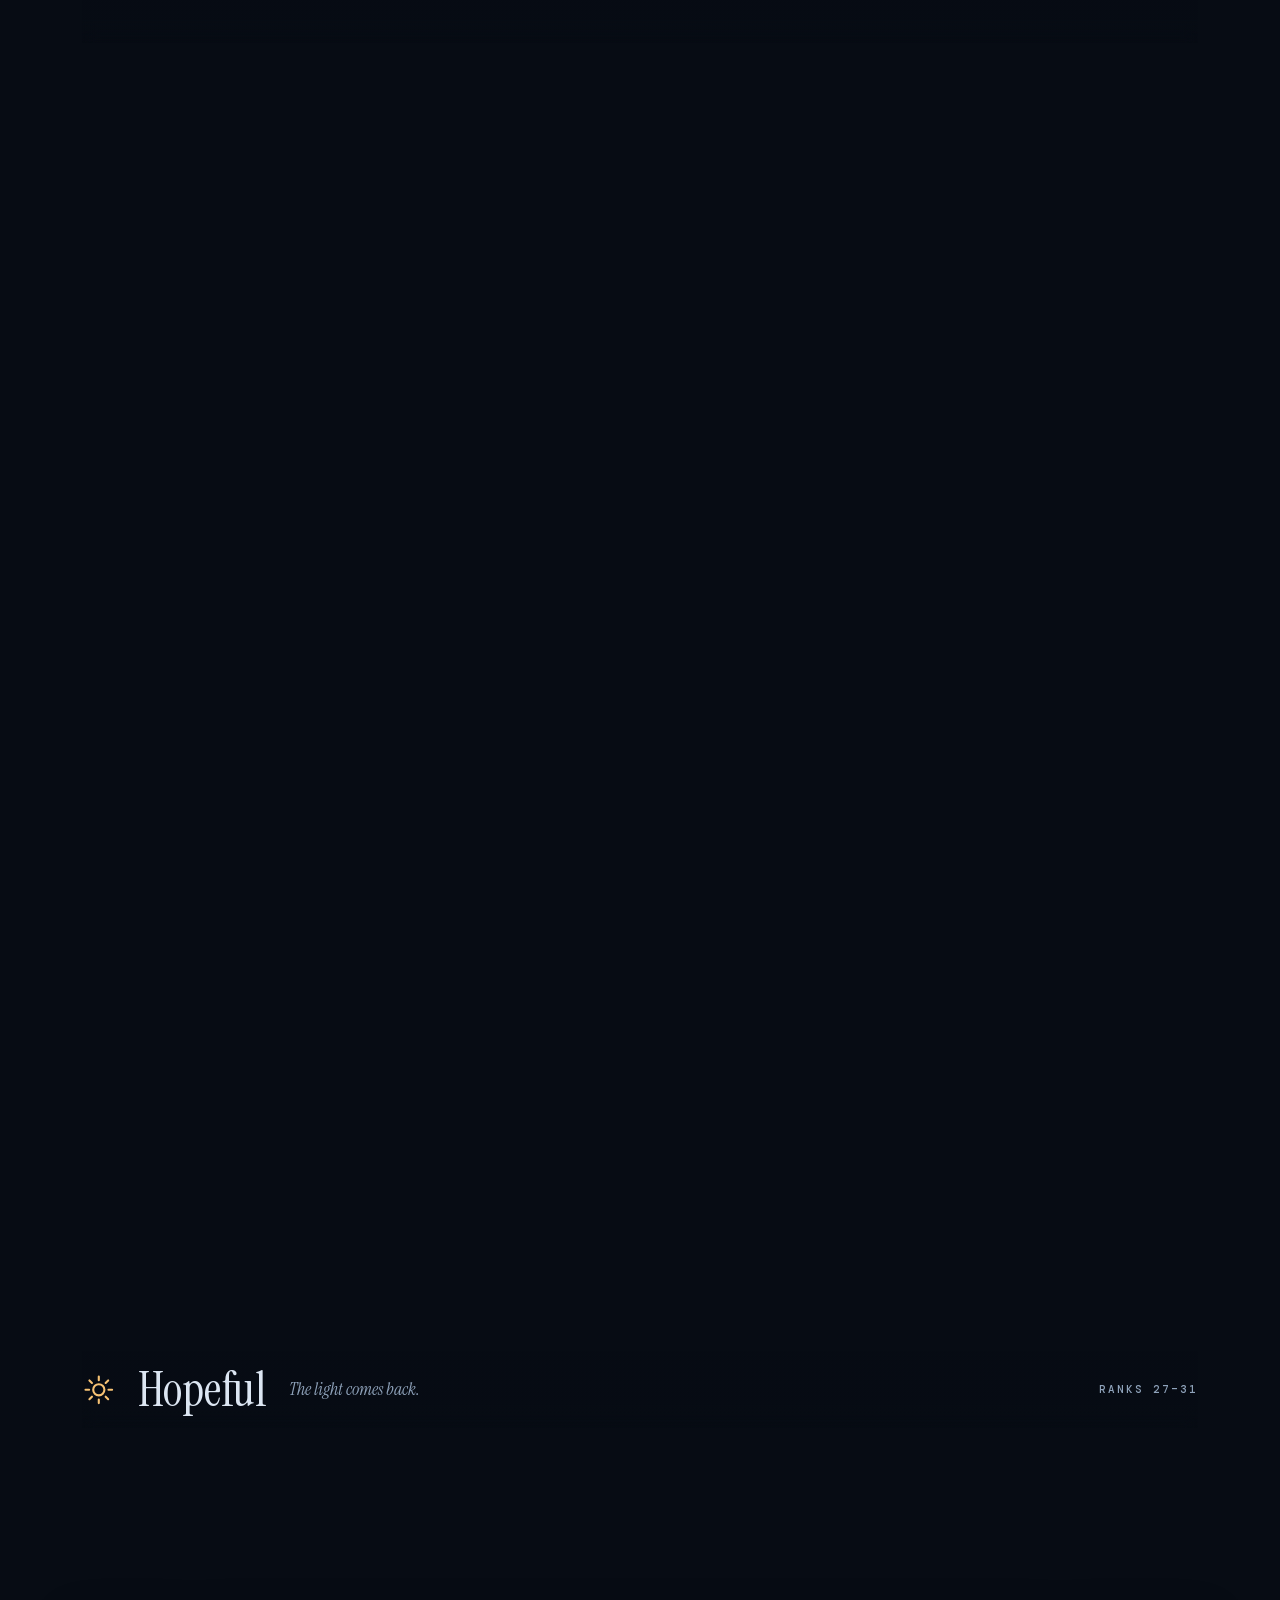
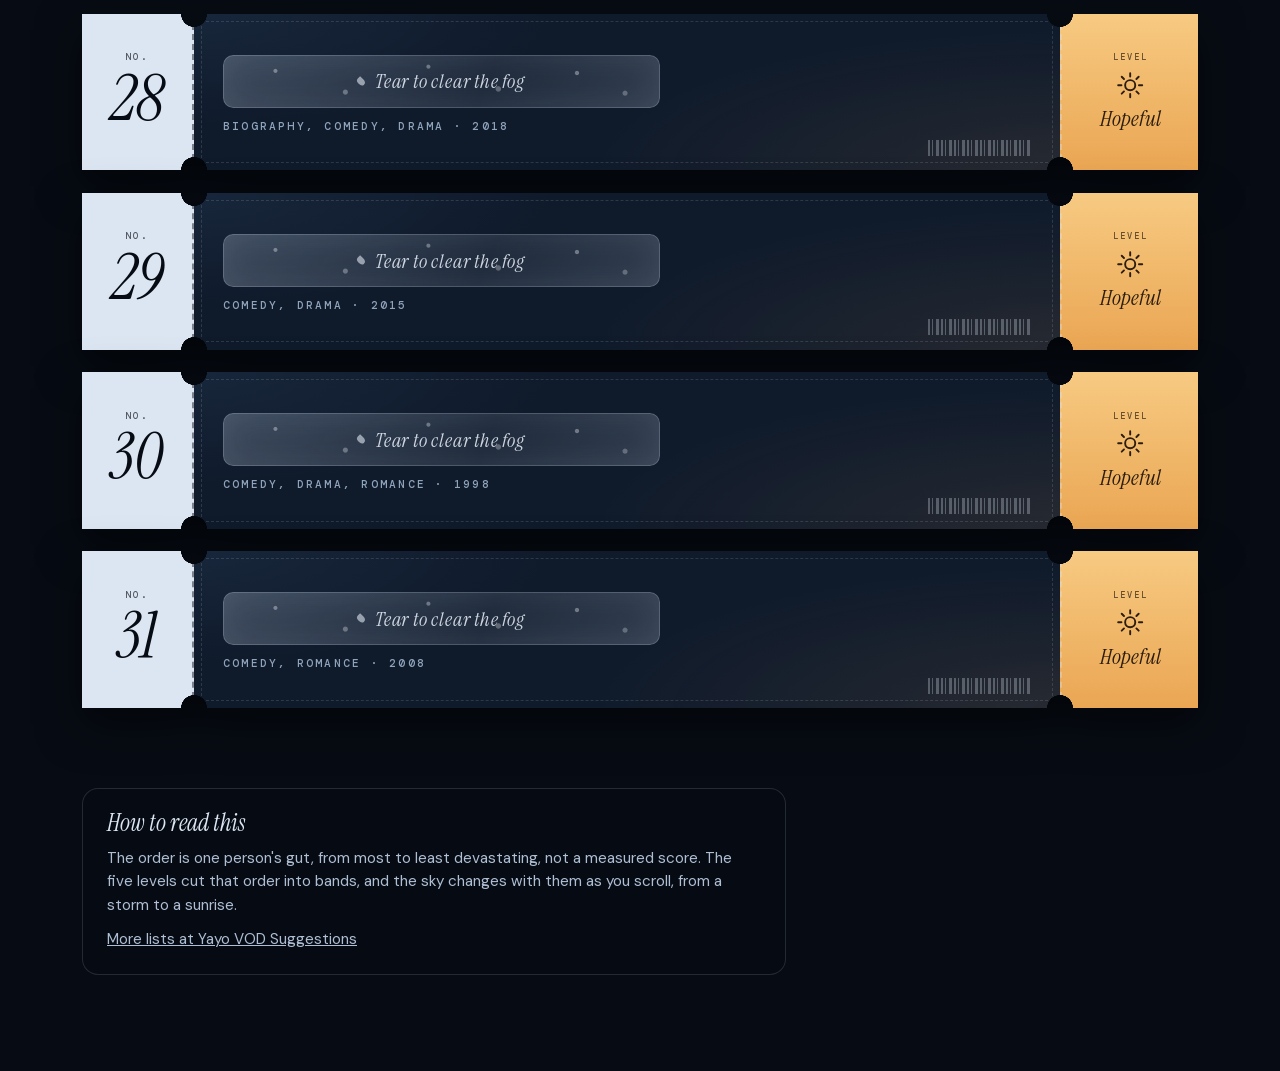
==== commit 988013d7: "Remove card shimmer, fix hover flicker on cards and tickets, reword How it works step 3" ====
--- a/devastating/index.html
+++ b/devastating/index.html
@@ -76,7 +76,7 @@
 /* devastation scale = legend + filter */
 .scale{display:grid;grid-template-columns:repeat(auto-fit,minmax(9.2rem,1fr));gap:.7rem;margin-top:clamp(1.8rem,5vw,3rem)}
 .lvl{all:unset;box-sizing:border-box;cursor:pointer;display:grid;gap:.5rem;padding:1rem 1.05rem 1.1rem;border:1px solid var(--faint);border-radius:14px;background:rgba(14,23,38,.55);position:relative;transition:background .25s,border-color .25s,transform .25s}
-.lvl:hover{border-color:rgba(220,230,242,.4);transform:translateY(-2px)}
+.lvl:hover{border-color:rgba(220,230,242,.4)}
 .lvl:focus-visible{outline:3px solid var(--amber);outline-offset:3px}
 .ic{display:inline-grid;width:1.9rem;height:1.9rem;color:var(--ic,#9db8e6)}
 .ic svg{width:100%;height:100%;fill:none;stroke:currentColor;stroke-width:1.5;stroke-linecap:round;stroke-linejoin:round}
@@ -112,8 +112,8 @@
 /* tickets */
 .tier ol{display:grid;gap:clamp(.9rem,2.4vw,1.4rem);margin-top:.4rem}
 .row{--sl:clamp(4.2rem,11vw,7rem);--sr:clamp(5.2rem,13vw,8.6rem);--cut:.82rem;--zz-l:polygon(0 0, calc(100% - 6px) 0.0%, 100% 7.14%, calc(100% - 6px) 14.29%, 100% 21.43%, calc(100% - 6px) 28.57%, 100% 35.71%, calc(100% - 6px) 42.86%, 100% 50.0%, calc(100% - 6px) 57.14%, 100% 64.29%, calc(100% - 6px) 71.43%, 100% 78.57%, calc(100% - 6px) 85.71%, 100% 92.86%, calc(100% - 6px) 100.0%, 0 100%);--zz-r:polygon(6px 0, 100% 0, 100% 100%, 6px 100.0%, 0px 92.86%, 6px 85.71%, 0px 78.57%, 6px 71.43%, 0px 64.29%, 6px 57.14%, 0px 50.0%, 6px 42.86%, 0px 35.71%, 6px 28.57%, 0px 21.43%, 6px 14.29%, 0px 7.14%, 6px 0.0%);position:relative;filter:drop-shadow(0 16px 22px rgba(0,0,0,.55));transition:transform .35s cubic-bezier(.2,.8,.2,1)}
-.row:hover{transform:translateY(-5px)}
-.ticket{position:relative;display:grid;grid-template-columns:var(--sl) minmax(0,1fr) var(--sr);min-height:clamp(6.8rem,17vw,9.8rem);cursor:pointer;-webkit-tap-highlight-color:transparent}
+.row:hover .ticket{transform:translateY(-5px)}
+.ticket{transition:transform .35s cubic-bezier(.2,.8,.2,1);position:relative;display:grid;grid-template-columns:var(--sl) minmax(0,1fr) var(--sr);min-height:clamp(6.8rem,17vw,9.8rem);cursor:pointer;-webkit-tap-highlight-color:transparent}
 .ticket:focus-visible{outline:3px solid var(--amber);outline-offset:6px}
 .stubl,.tt,.stubr{position:relative}
 .stubl{display:grid;place-items:center;align-content:center;gap:.3rem;background:var(--mist);color:var(--night);border-right:2px dashed rgba(7,12,20,.45);padding:.6rem .3rem;transform-origin:0 100%;
@@ -149,7 +149,7 @@
 .stubr .ic{width:1.9rem;height:1.9rem;color:inherit}
 .stubr b{font:italic 400 clamp(1rem,2.6vw,1.35rem)/1.05 var(--serif)}
 
-.row:not(.torn) .ticket:hover .stubl{transform:translate(-3px,1px) rotate(-1.4deg)}
+.row:not(.torn):hover .stubl{transform:translate(-3px,1px) rotate(-1.4deg)}
 .row.torn .stubl{transform:translate(-.7rem,.5rem) rotate(-5deg);clip-path:var(--zz-l)}
 .row.torn .tt{clip-path:var(--zz-r)}
 .row.torn .ttl h3{visibility:visible}
